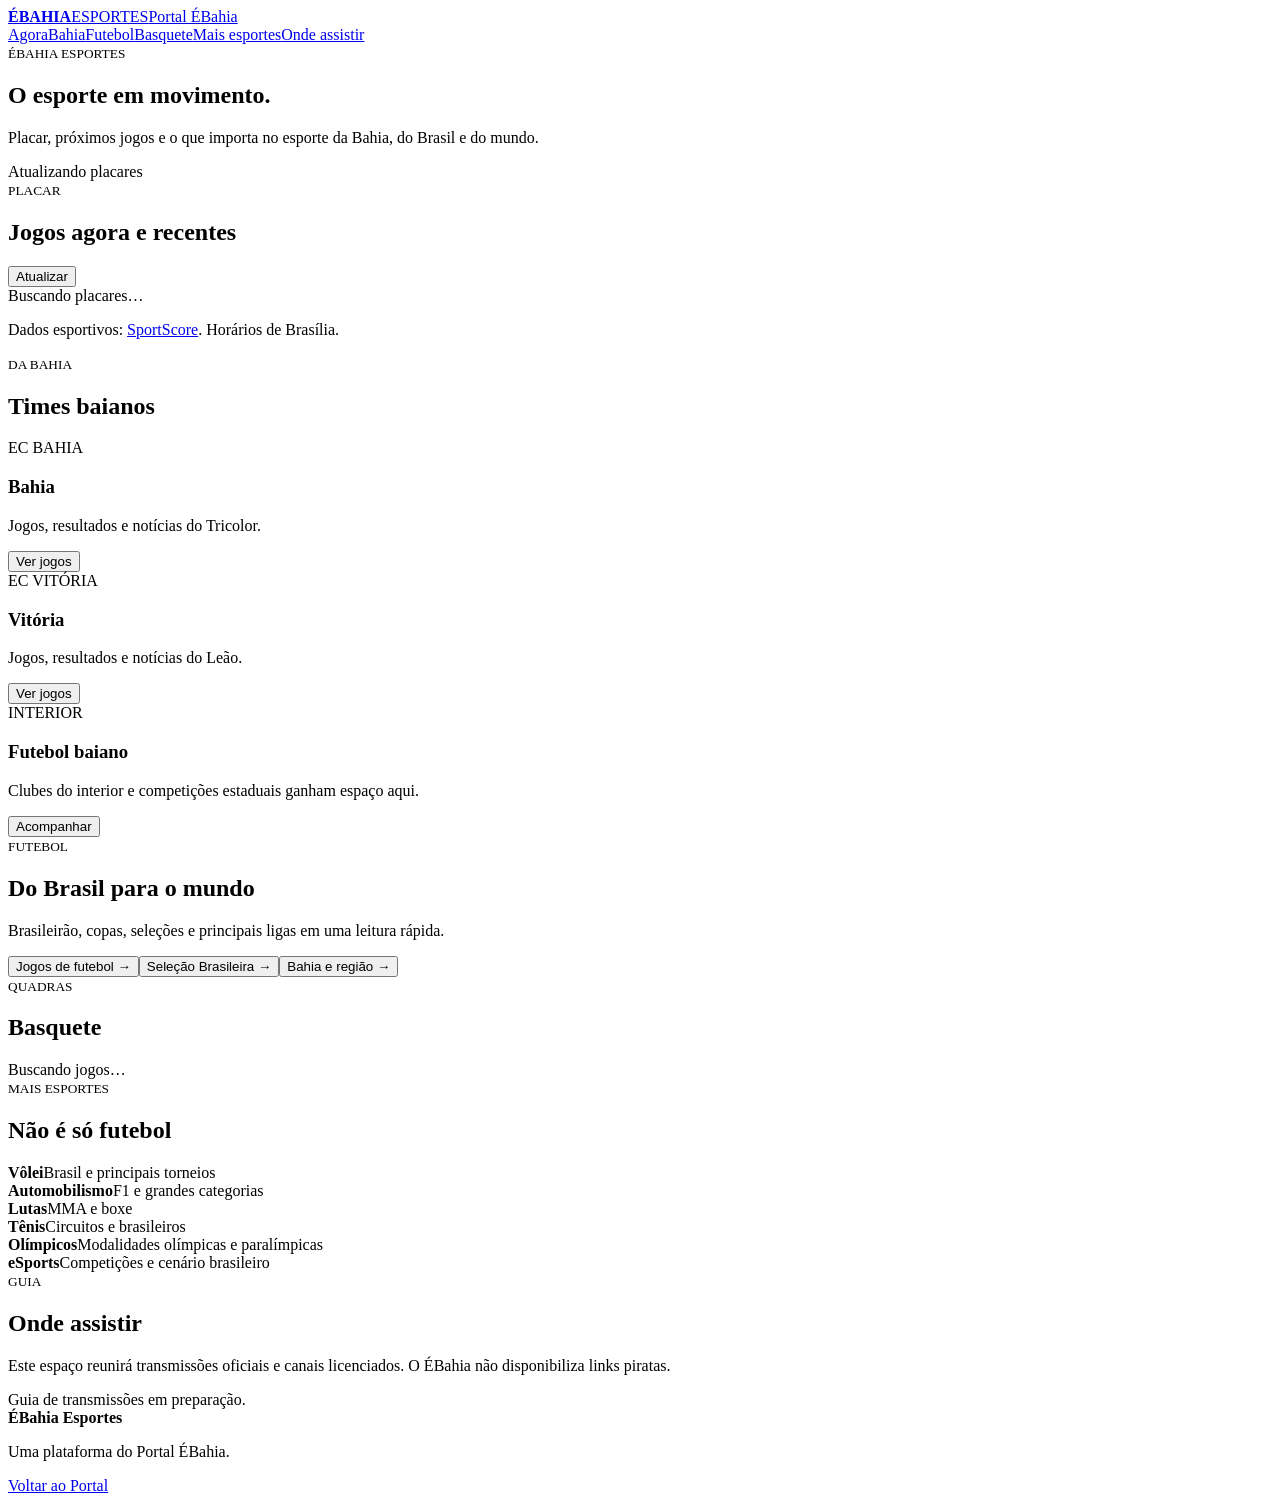
==== index.html @ d9dc96d6 "Cria primeira versão do ÉBahia Esportes" ====
<!doctype html><html lang="pt-BR"><head><meta charset="utf-8"><meta name="viewport" content="width=device-width,initial-scale=1"><meta name="theme-color" content="#061a4b"><title>ÉBahia Esportes</title><meta name="description" content="Placar, agenda, resultados e notícias do esporte baiano, brasileiro e mundial."><link rel="stylesheet" href="assets/style.css"></head><body>
<header><div class="top"><a class="brand" href="./"><b>ÉBAHIA</b><span>ESPORTES</span></a><a class="portal" href="https://portalebahia.wordpress.com/">Portal ÉBahia</a></div><nav><a href="#agora">Agora</a><a href="#baianos">Bahia</a><a href="#futebol">Futebol</a><a href="#quadras">Basquete</a><a href="#mais">Mais esportes</a><a href="#assistir">Onde assistir</a></nav></header>
<main>
<section class="hero"><div><small>ÉBAHIA ESPORTES</small><h1>O esporte em movimento.</h1><p>Placar, próximos jogos e o que importa no esporte da Bahia, do Brasil e do mundo.</p></div><div class="pulse"><i></i><span id="liveStatus">Atualizando placares</span></div></section>
<section id="agora" class="section"><div class="section-head"><div><small>PLACAR</small><h2>Jogos agora e recentes</h2></div><button id="refresh">Atualizar</button></div><div id="scores" class="scores"><div class="loading">Buscando placares…</div></div><p class="source">Dados esportivos: <a href="https://sportscore.com/" target="_blank" rel="noopener">SportScore</a>. Horários de Brasília.</p></section>
<section id="baianos" class="section"><div class="section-head"><div><small>DA BAHIA</small><h2>Times baianos</h2></div></div><div class="club-grid"><article><span>EC BAHIA</span><h3>Bahia</h3><p>Jogos, resultados e notícias do Tricolor.</p><button data-team="bahia">Ver jogos</button></article><article><span>EC VITÓRIA</span><h3>Vitória</h3><p>Jogos, resultados e notícias do Leão.</p><button data-team="vitoria">Ver jogos</button></article><article><span>INTERIOR</span><h3>Futebol baiano</h3><p>Clubes do interior e competições estaduais ganham espaço aqui.</p><button data-team="baiano">Acompanhar</button></article></div></section>
<section id="futebol" class="section split"><div><small>FUTEBOL</small><h2>Do Brasil para o mundo</h2><p>Brasileirão, copas, seleções e principais ligas em uma leitura rápida.</p></div><div class="links"><button data-filter="football">Jogos de futebol <b>→</b></button><button data-team="brasil">Seleção Brasileira <b>→</b></button><button data-team="bahia">Bahia e região <b>→</b></button></div></section>
<section id="quadras" class="section"><div class="section-head"><div><small>QUADRAS</small><h2>Basquete</h2></div></div><div id="basket" class="scores"><div class="loading">Buscando jogos…</div></div></section>
<section id="mais" class="section"><div class="section-head"><div><small>MAIS ESPORTES</small><h2>Não é só futebol</h2></div></div><div class="sport-grid"><article><b>Vôlei</b><span>Brasil e principais torneios</span></article><article><b>Automobilismo</b><span>F1 e grandes categorias</span></article><article><b>Lutas</b><span>MMA e boxe</span></article><article><b>Tênis</b><span>Circuitos e brasileiros</span></article><article><b>Olímpicos</b><span>Modalidades olímpicas e paralímpicas</span></article><article><b>eSports</b><span>Competições e cenário brasileiro</span></article></div></section>
<section id="assistir" class="section watch"><small>GUIA</small><h2>Onde assistir</h2><p>Este espaço reunirá transmissões oficiais e canais licenciados. O ÉBahia não disponibiliza links piratas.</p><div class="notice">Guia de transmissões em preparação.</div></section>
</main><footer><b>ÉBahia Esportes</b><p>Uma plataforma do Portal ÉBahia.</p><a href="https://portalebahia.wordpress.com/">Voltar ao Portal</a></footer><script src="assets/app.js"></script></body></html>
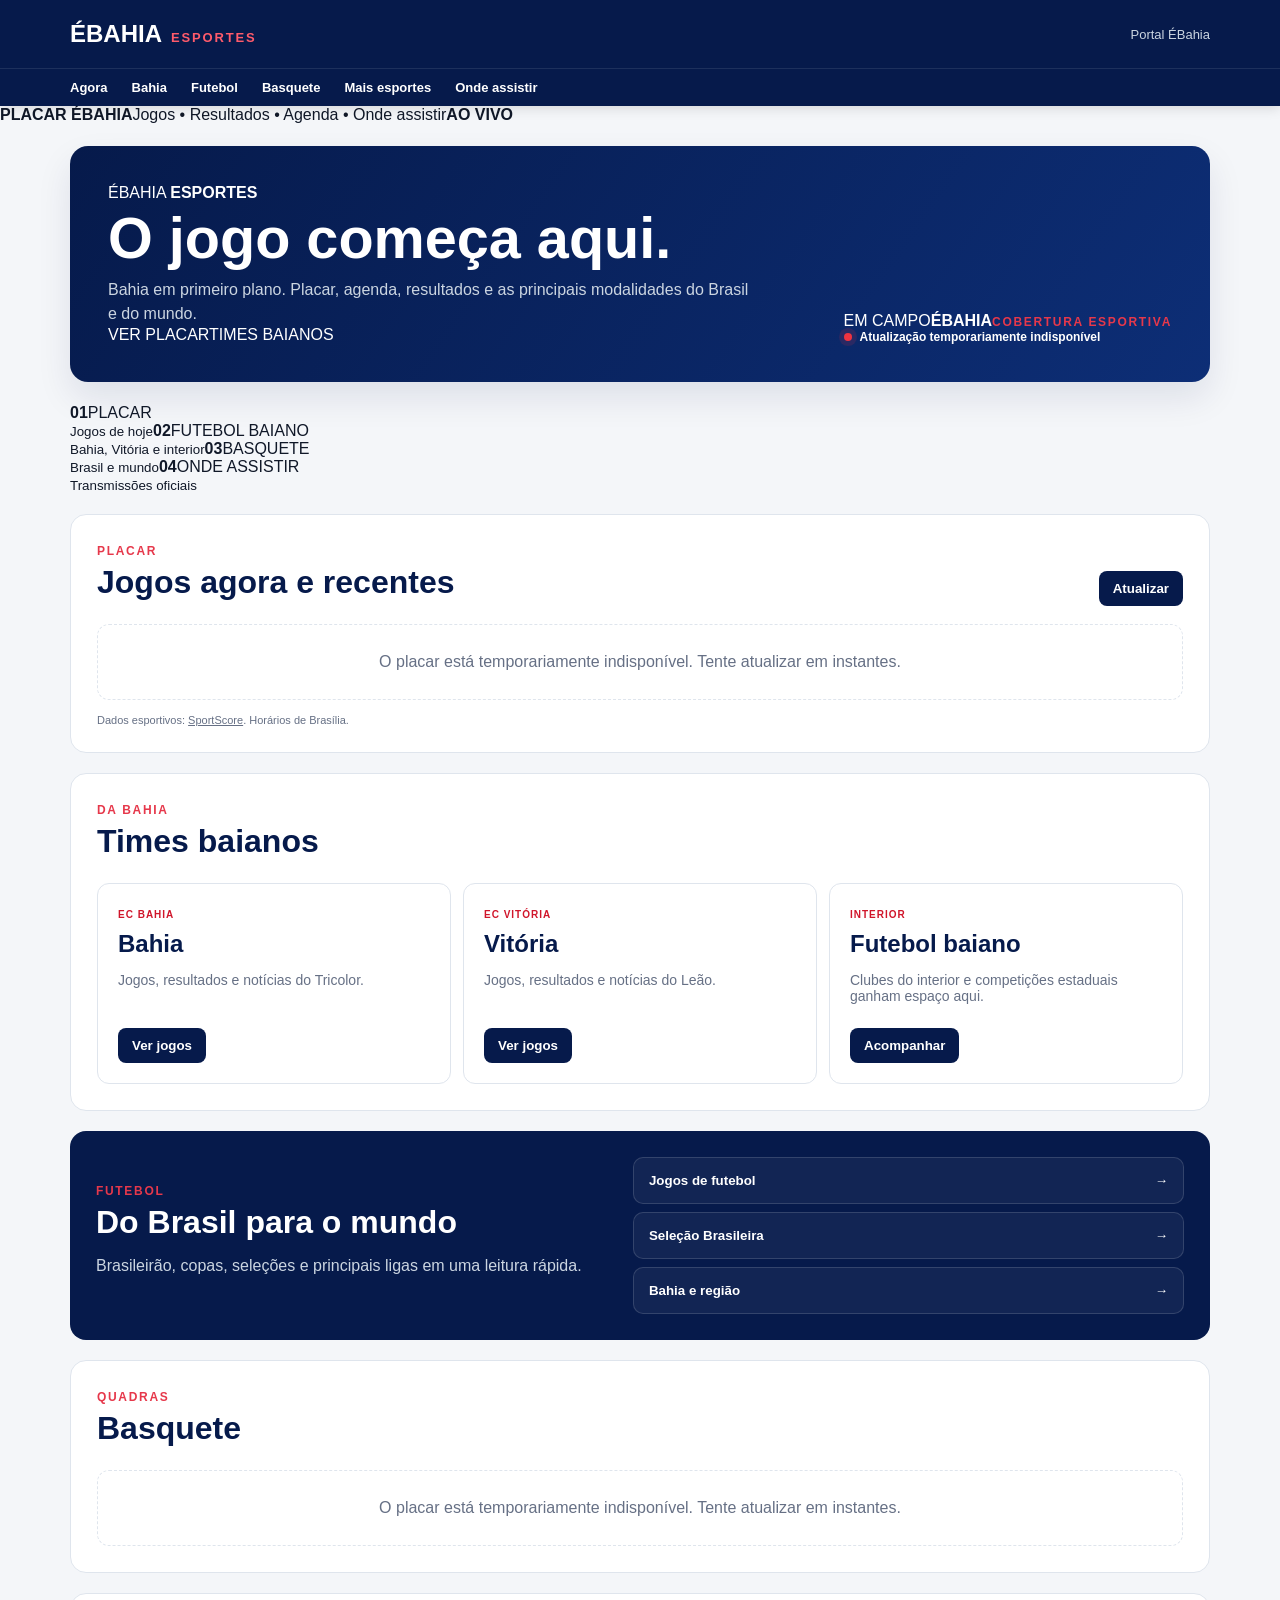
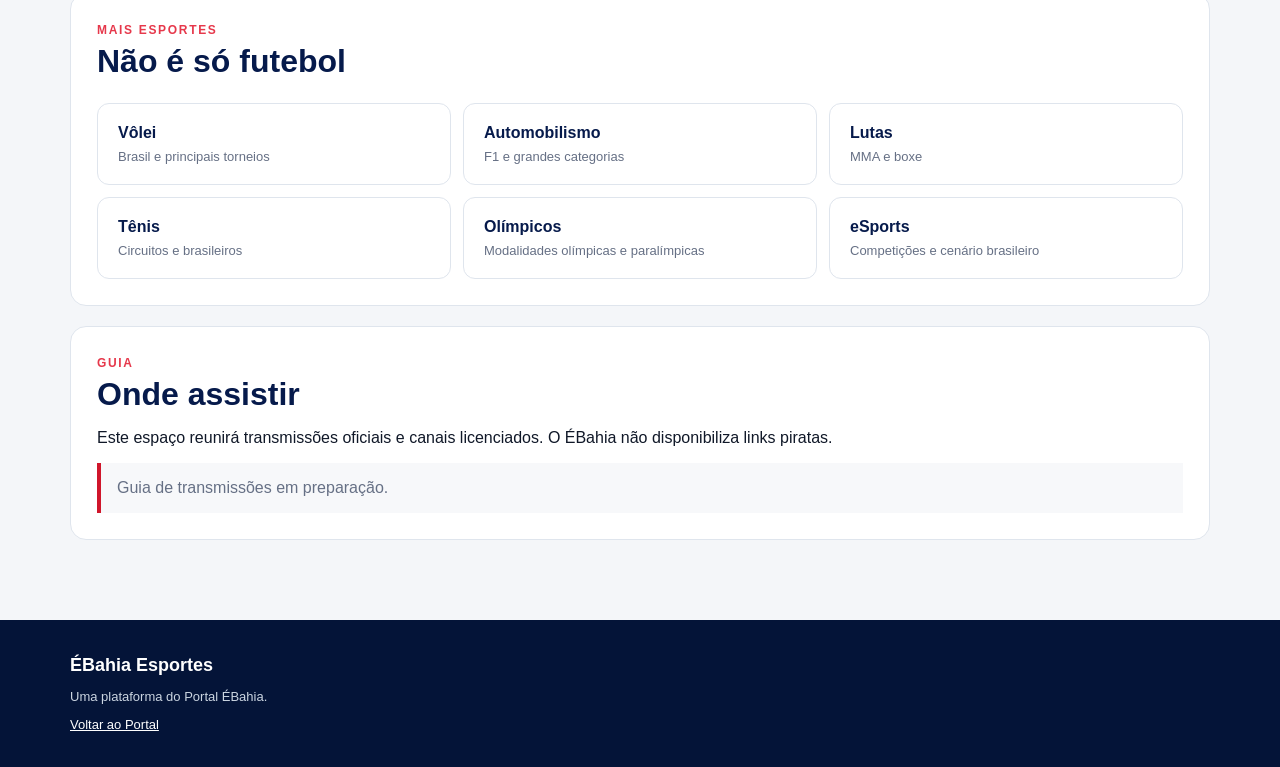
==== commit 0fe862ed: "Eleva visual esportivo e navegação da home" ====
--- a/index.html
+++ b/index.html
@@ -1,8 +1,8 @@
 <!doctype html><html lang="pt-BR"><head><meta charset="utf-8"><meta name="viewport" content="width=device-width,initial-scale=1"><meta name="theme-color" content="#061a4b"><title>ÉBahia Esportes</title><meta name="description" content="Placar, agenda, resultados e notícias do esporte baiano, brasileiro e mundial."><link rel="stylesheet" href="assets/style.css"></head><body>
 <header><div class="top"><a class="brand" href="./"><b>ÉBAHIA</b><span>ESPORTES</span></a><a class="portal" href="https://portalebahia.wordpress.com/">Portal ÉBahia</a></div><nav><a href="#agora">Agora</a><a href="#baianos">Bahia</a><a href="#futebol">Futebol</a><a href="#quadras">Basquete</a><a href="#mais">Mais esportes</a><a href="#assistir">Onde assistir</a></nav></header>
-<main>
-<section class="hero"><div><small>ÉBAHIA ESPORTES</small><h1>O esporte em movimento.</h1><p>Placar, próximos jogos e o que importa no esporte da Bahia, do Brasil e do mundo.</p></div><div class="pulse"><i></i><span id="liveStatus">Atualizando placares</span></div></section>
-<section id="agora" class="section"><div class="section-head"><div><small>PLACAR</small><h2>Jogos agora e recentes</h2></div><button id="refresh">Atualizar</button></div><div id="scores" class="scores"><div class="loading">Buscando placares…</div></div><p class="source">Dados esportivos: <a href="https://sportscore.com/" target="_blank" rel="noopener">SportScore</a>. Horários de Brasília.</p></section>
+<div class="score-ticker"><div><strong>PLACAR ÉBAHIA</strong><span>Jogos • Resultados • Agenda • Onde assistir</span><b>AO VIVO</b></div></div><main>
+<section class="hero"><div class="hero-copy"><div class="eyebrow">ÉBAHIA <b>ESPORTES</b></div><h1>O jogo começa aqui.</h1><p>Bahia em primeiro plano. Placar, agenda, resultados e as principais modalidades do Brasil e do mundo.</p><div class="hero-actions"><a href="#agora">VER PLACAR</a><a class="ghost" href="#baianos">TIMES BAIANOS</a></div></div><div class="hero-board"><span>EM CAMPO</span><strong>ÉBAHIA</strong><small>COBERTURA ESPORTIVA</small><div class="pulse"><i></i><span id="liveStatus">Atualizando placares</span></div></div></section>
+<div class="quick"><a href="#agora"><b>01</b><span>PLACAR<br><small>Jogos de hoje</small></span></a><a href="#baianos"><b>02</b><span>FUTEBOL BAIANO<br><small>Bahia, Vitória e interior</small></span></a><a href="#quadras"><b>03</b><span>BASQUETE<br><small>Brasil e mundo</small></span></a><a href="#assistir"><b>04</b><span>ONDE ASSISTIR<br><small>Transmissões oficiais</small></span></a></div><section id="agora" class="section"><div class="section-head"><div><small>PLACAR</small><h2>Jogos agora e recentes</h2></div><button id="refresh">Atualizar</button></div><div id="scores" class="scores"><div class="loading">Buscando placares…</div></div><p class="source">Dados esportivos: <a href="https://sportscore.com/" target="_blank" rel="noopener">SportScore</a>. Horários de Brasília.</p></section>
 <section id="baianos" class="section"><div class="section-head"><div><small>DA BAHIA</small><h2>Times baianos</h2></div></div><div class="club-grid"><article><span>EC BAHIA</span><h3>Bahia</h3><p>Jogos, resultados e notícias do Tricolor.</p><button data-team="bahia">Ver jogos</button></article><article><span>EC VITÓRIA</span><h3>Vitória</h3><p>Jogos, resultados e notícias do Leão.</p><button data-team="vitoria">Ver jogos</button></article><article><span>INTERIOR</span><h3>Futebol baiano</h3><p>Clubes do interior e competições estaduais ganham espaço aqui.</p><button data-team="baiano">Acompanhar</button></article></div></section>
 <section id="futebol" class="section split"><div><small>FUTEBOL</small><h2>Do Brasil para o mundo</h2><p>Brasileirão, copas, seleções e principais ligas em uma leitura rápida.</p></div><div class="links"><button data-filter="football">Jogos de futebol <b>→</b></button><button data-team="brasil">Seleção Brasileira <b>→</b></button><button data-team="bahia">Bahia e região <b>→</b></button></div></section>
 <section id="quadras" class="section"><div class="section-head"><div><small>QUADRAS</small><h2>Basquete</h2></div></div><div id="basket" class="scores"><div class="loading">Buscando jogos…</div></div></section>
--- a/assets/style.css
+++ b/assets/style.css
@@ -0,0 +1 @@
+:root{--navy:#061a4b;--navy2:#0b245f;--red:#d0162b;--bg:#f4f6f9;--ink:#101828;--muted:#667085;--line:#dfe5ed;--white:#fff}*{box-sizing:border-box}html{scroll-behavior:smooth}body{margin:0;font-family:Arial,Helvetica,sans-serif;background:var(--bg);color:var(--ink)}a{color:inherit;text-decoration:none}header{background:var(--navy);color:#fff;position:sticky;top:0;z-index:20;box-shadow:0 2px 12px #0002}.top{height:68px;max-width:1180px;margin:auto;display:flex;align-items:center;justify-content:space-between;padding:0 20px}.brand{display:flex;align-items:baseline;gap:9px}.brand b{font-size:24px}.brand span{font-size:13px;font-weight:900;letter-spacing:.14em;color:#ff5b6b}.portal{font-size:13px;color:#cbd5e1}nav{border-top:1px solid #ffffff18;display:flex;gap:24px;overflow:auto;padding:11px max(20px,calc((100vw - 1140px)/2));white-space:nowrap;font-size:13px;font-weight:800}nav a:hover{color:#ff6a78}main{max-width:1180px;margin:auto;padding:0 20px 60px}.hero{margin:22px 0;min-height:230px;border-radius:18px;background:linear-gradient(125deg,#061a4b,#0d2e76);color:#fff;padding:38px;display:flex;align-items:flex-end;justify-content:space-between;gap:24px;box-shadow:0 16px 35px #061a4b18}.hero small,.section small{font-size:12px;font-weight:900;letter-spacing:.14em;color:#e6384b}.hero h1{font-size:clamp(2rem,4.5vw,3.6rem);line-height:.98;margin:8px 0 12px;max-width:650px}.hero p{margin:0;color:#cbd5e1;max-width:650px;line-height:1.5}.pulse{display:flex;align-items:center;gap:8px;font-size:12px;font-weight:800;white-space:nowrap}.pulse i{width:8px;height:8px;border-radius:50%;background:#ef3340;box-shadow:0 0 0 5px #ef334022}.section{background:#fff;border:1px solid var(--line);border-radius:16px;margin:20px 0;padding:26px}.section-head{display:flex;align-items:end;justify-content:space-between;gap:16px;margin-bottom:18px}.section h2{font-size:clamp(1.45rem,2.5vw,2rem);color:var(--navy);margin:5px 0}.section-head button,.club-grid button{border:0;border-radius:8px;background:var(--navy);color:#fff;padding:10px 14px;font-weight:800;cursor:pointer}.scores{display:grid;grid-template-columns:repeat(3,1fr);gap:12px}.match{border:1px solid var(--line);border-radius:12px;padding:15px;min-height:130px}.match .league{font-size:10px;color:var(--muted);font-weight:800;text-transform:uppercase;margin-bottom:12px}.team{display:flex;justify-content:space-between;gap:12px;padding:5px 0;font-weight:800}.score{font-size:18px;color:var(--navy)}.status{font-size:11px;color:var(--red);font-weight:900;margin-top:9px}.source{font-size:11px;color:var(--muted);margin:14px 0 0}.source a{text-decoration:underline}.loading,.empty{grid-column:1/-1;padding:28px;text-align:center;color:var(--muted);border:1px dashed var(--line);border-radius:12px}.club-grid,.sport-grid{display:grid;grid-template-columns:repeat(3,1fr);gap:12px}.club-grid article,.sport-grid article{border:1px solid var(--line);border-radius:12px;padding:20px}.club-grid article span{font-size:10px;color:var(--red);font-weight:900;letter-spacing:.1em}.club-grid h3{font-size:24px;color:var(--navy);margin:8px 0}.club-grid p{color:var(--muted);font-size:14px;min-height:42px}.split{display:grid;grid-template-columns:1fr 1.1fr;gap:36px;align-items:center;background:var(--navy);color:#fff;border:0}.split h2{color:#fff}.split p{color:#cbd5e1}.links{display:grid;gap:8px}.links button{display:flex;justify-content:space-between;border:1px solid #ffffff24;background:#ffffff0d;color:#fff;border-radius:10px;padding:15px;text-align:left;font-weight:800;cursor:pointer}.sport-grid article{display:flex;flex-direction:column;gap:7px}.sport-grid b{color:var(--navy)}.sport-grid span{font-size:13px;color:var(--muted)}.watch .notice{margin-top:16px;background:#f7f8fa;border-left:4px solid var(--red);padding:16px;color:var(--muted)}footer{background:#041438;color:#cbd5e1;padding:35px max(20px,calc((100vw - 1140px)/2));font-size:13px}footer b{color:#fff;font-size:18px}footer a{color:#fff;text-decoration:underline}@media(max-width:760px){header{position:relative}.top{height:60px}.brand b{font-size:20px}.portal{font-size:11px}.hero{min-height:205px;padding:25px 22px;align-items:flex-start;flex-direction:column}.hero h1{font-size:2.25rem}.section{padding:20px 16px;border-radius:13px}.scores,.club-grid,.sport-grid{grid-template-columns:1fr}.split{grid-template-columns:1fr;gap:18px}.match{min-height:auto}nav{gap:20px}.section-head{align-items:center}}
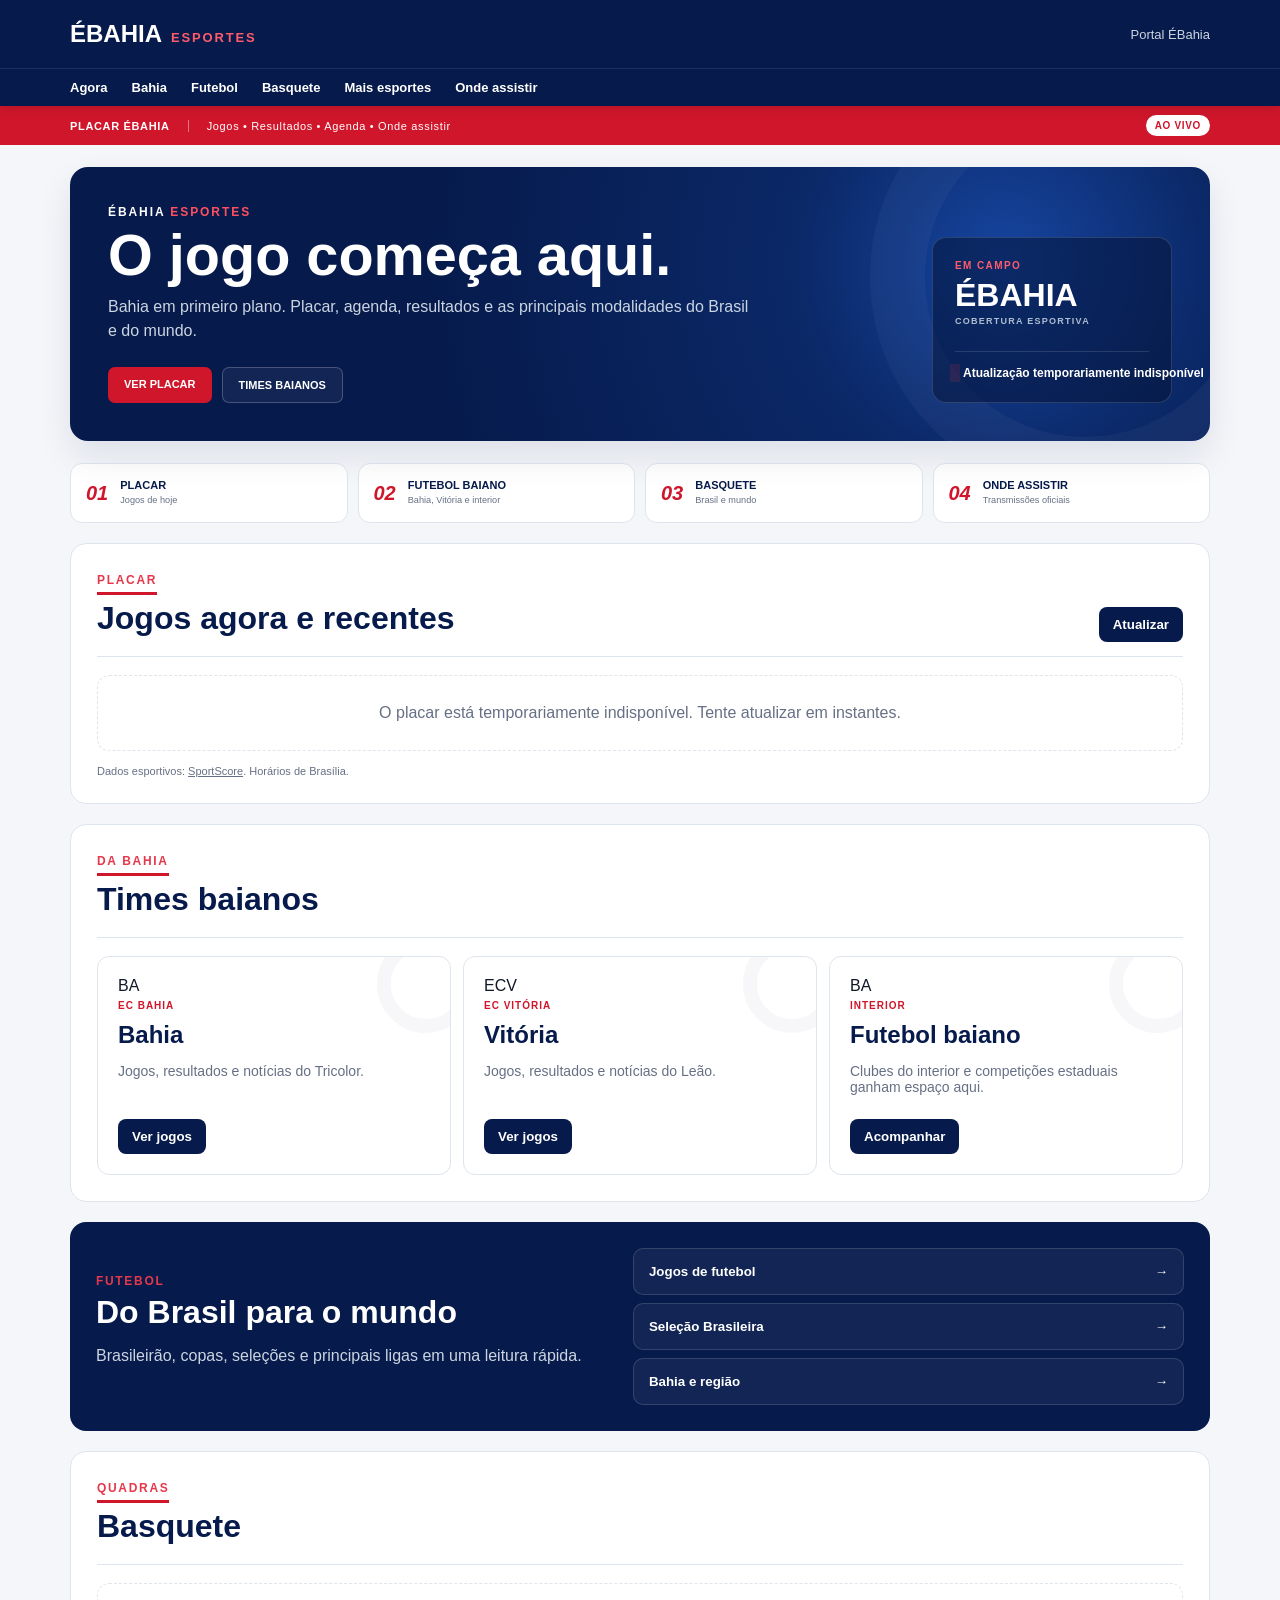
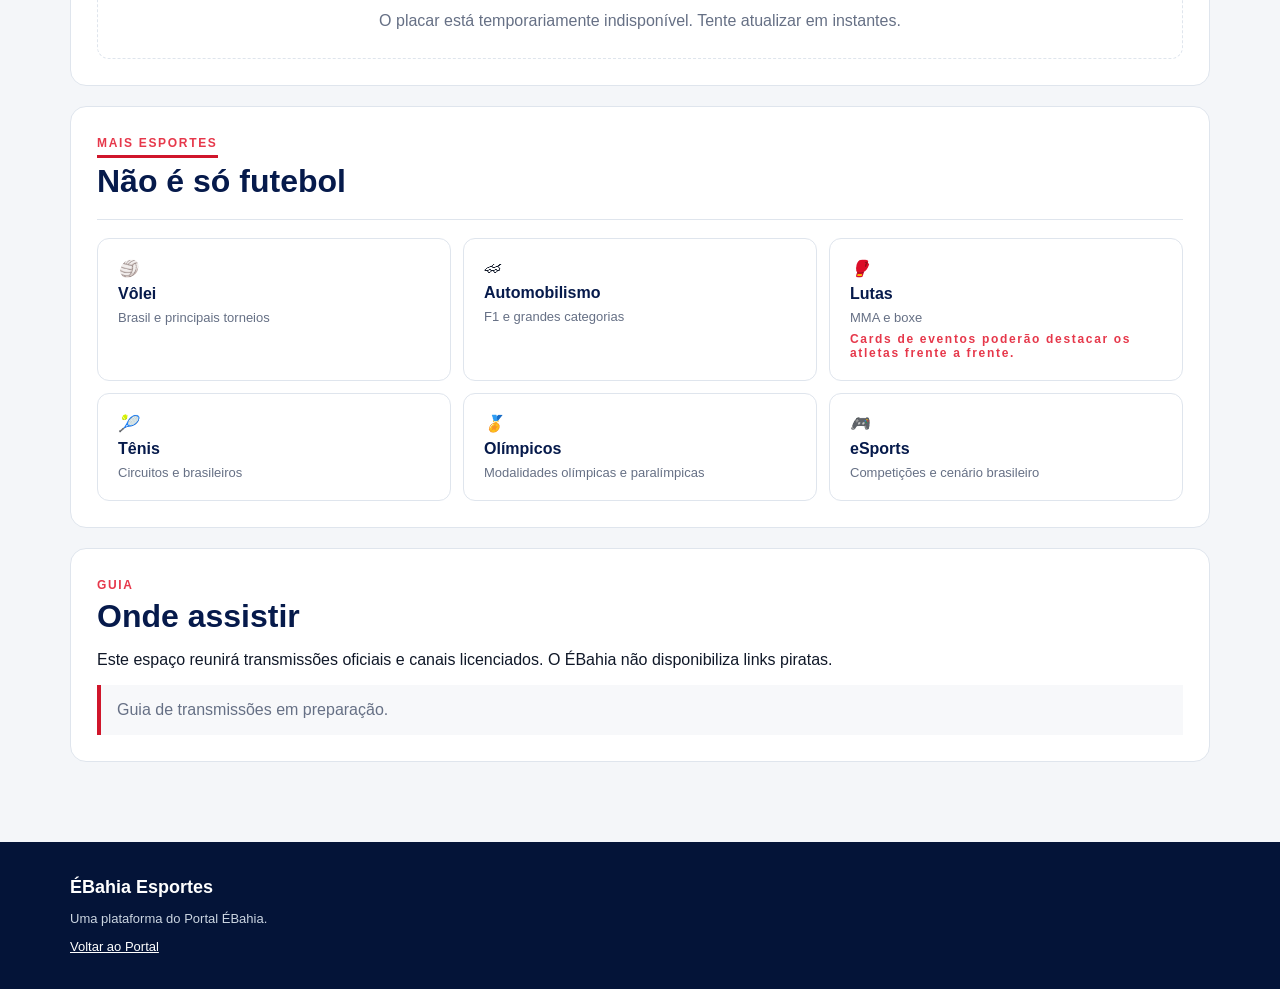
==== commit cf379455: "Separa editorias e valoriza clubes e modalidades" ====
--- a/index.html
+++ b/index.html
@@ -3,9 +3,9 @@
 <div class="score-ticker"><div><strong>PLACAR ÉBAHIA</strong><span>Jogos • Resultados • Agenda • Onde assistir</span><b>AO VIVO</b></div></div><main>
 <section class="hero"><div class="hero-copy"><div class="eyebrow">ÉBAHIA <b>ESPORTES</b></div><h1>O jogo começa aqui.</h1><p>Bahia em primeiro plano. Placar, agenda, resultados e as principais modalidades do Brasil e do mundo.</p><div class="hero-actions"><a href="#agora">VER PLACAR</a><a class="ghost" href="#baianos">TIMES BAIANOS</a></div></div><div class="hero-board"><span>EM CAMPO</span><strong>ÉBAHIA</strong><small>COBERTURA ESPORTIVA</small><div class="pulse"><i></i><span id="liveStatus">Atualizando placares</span></div></div></section>
 <div class="quick"><a href="#agora"><b>01</b><span>PLACAR<br><small>Jogos de hoje</small></span></a><a href="#baianos"><b>02</b><span>FUTEBOL BAIANO<br><small>Bahia, Vitória e interior</small></span></a><a href="#quadras"><b>03</b><span>BASQUETE<br><small>Brasil e mundo</small></span></a><a href="#assistir"><b>04</b><span>ONDE ASSISTIR<br><small>Transmissões oficiais</small></span></a></div><section id="agora" class="section"><div class="section-head"><div><small>PLACAR</small><h2>Jogos agora e recentes</h2></div><button id="refresh">Atualizar</button></div><div id="scores" class="scores"><div class="loading">Buscando placares…</div></div><p class="source">Dados esportivos: <a href="https://sportscore.com/" target="_blank" rel="noopener">SportScore</a>. Horários de Brasília.</p></section>
-<section id="baianos" class="section"><div class="section-head"><div><small>DA BAHIA</small><h2>Times baianos</h2></div></div><div class="club-grid"><article><span>EC BAHIA</span><h3>Bahia</h3><p>Jogos, resultados e notícias do Tricolor.</p><button data-team="bahia">Ver jogos</button></article><article><span>EC VITÓRIA</span><h3>Vitória</h3><p>Jogos, resultados e notícias do Leão.</p><button data-team="vitoria">Ver jogos</button></article><article><span>INTERIOR</span><h3>Futebol baiano</h3><p>Clubes do interior e competições estaduais ganham espaço aqui.</p><button data-team="baiano">Acompanhar</button></article></div></section>
+<section id="baianos" class="section"><div class="section-head"><div><small>DA BAHIA</small><h2>Times baianos</h2></div></div><div class="club-grid"><article class="club bahia"><div class="crest crest-bahia">BA</div><div><span>EC BAHIA</span><h3>Bahia</h3><p>Jogos, resultados e notícias do Tricolor.</p><button data-team="bahia">Ver jogos</button></div></article><article class="club vitoria"><div class="crest crest-vitoria">ECV</div><div><span>EC VITÓRIA</span><h3>Vitória</h3><p>Jogos, resultados e notícias do Leão.</p><button data-team="vitoria">Ver jogos</button></div></article><article class="club interior"><div class="crest crest-interior">BA</div><div><span>INTERIOR</span><h3>Futebol baiano</h3><p>Clubes do interior e competições estaduais ganham espaço aqui.</p><button data-team="baiano">Acompanhar</button></div></article></div></section>
 <section id="futebol" class="section split"><div><small>FUTEBOL</small><h2>Do Brasil para o mundo</h2><p>Brasileirão, copas, seleções e principais ligas em uma leitura rápida.</p></div><div class="links"><button data-filter="football">Jogos de futebol <b>→</b></button><button data-team="brasil">Seleção Brasileira <b>→</b></button><button data-team="bahia">Bahia e região <b>→</b></button></div></section>
 <section id="quadras" class="section"><div class="section-head"><div><small>QUADRAS</small><h2>Basquete</h2></div></div><div id="basket" class="scores"><div class="loading">Buscando jogos…</div></div></section>
-<section id="mais" class="section"><div class="section-head"><div><small>MAIS ESPORTES</small><h2>Não é só futebol</h2></div></div><div class="sport-grid"><article><b>Vôlei</b><span>Brasil e principais torneios</span></article><article><b>Automobilismo</b><span>F1 e grandes categorias</span></article><article><b>Lutas</b><span>MMA e boxe</span></article><article><b>Tênis</b><span>Circuitos e brasileiros</span></article><article><b>Olímpicos</b><span>Modalidades olímpicas e paralímpicas</span></article><article><b>eSports</b><span>Competições e cenário brasileiro</span></article></div></section>
+<section id="mais" class="section"><div class="section-head"><div><small>MAIS ESPORTES</small><h2>Não é só futebol</h2></div></div><div class="sport-grid"><article><i>🏐</i><b>Vôlei</b><span>Brasil e principais torneios</span></article><article><i>🏎</i><b>Automobilismo</b><span>F1 e grandes categorias</span></article><article class="combat"><i>🥊</i><b>Lutas</b><span>MMA e boxe</span><small>Cards de eventos poderão destacar os atletas frente a frente.</small></article><article><i>🎾</i><b>Tênis</b><span>Circuitos e brasileiros</span></article><article><i>🏅</i><b>Olímpicos</b><span>Modalidades olímpicas e paralímpicas</span></article><article><i>🎮</i><b>eSports</b><span>Competições e cenário brasileiro</span></article></div></section>
 <section id="assistir" class="section watch"><small>GUIA</small><h2>Onde assistir</h2><p>Este espaço reunirá transmissões oficiais e canais licenciados. O ÉBahia não disponibiliza links piratas.</p><div class="notice">Guia de transmissões em preparação.</div></section>
 </main><footer><b>ÉBahia Esportes</b><p>Uma plataforma do Portal ÉBahia.</p><a href="https://portalebahia.wordpress.com/">Voltar ao Portal</a></footer><script src="assets/app.js"></script></body></html>
--- a/assets/style.css
+++ b/assets/style.css
@@ -1 +1 @@
-:root{--navy:#061a4b;--navy2:#0b245f;--red:#d0162b;--bg:#f4f6f9;--ink:#101828;--muted:#667085;--line:#dfe5ed;--white:#fff}*{box-sizing:border-box}html{scroll-behavior:smooth}body{margin:0;font-family:Arial,Helvetica,sans-serif;background:var(--bg);color:var(--ink)}a{color:inherit;text-decoration:none}header{background:var(--navy);color:#fff;position:sticky;top:0;z-index:20;box-shadow:0 2px 12px #0002}.top{height:68px;max-width:1180px;margin:auto;display:flex;align-items:center;justify-content:space-between;padding:0 20px}.brand{display:flex;align-items:baseline;gap:9px}.brand b{font-size:24px}.brand span{font-size:13px;font-weight:900;letter-spacing:.14em;color:#ff5b6b}.portal{font-size:13px;color:#cbd5e1}nav{border-top:1px solid #ffffff18;display:flex;gap:24px;overflow:auto;padding:11px max(20px,calc((100vw - 1140px)/2));white-space:nowrap;font-size:13px;font-weight:800}nav a:hover{color:#ff6a78}main{max-width:1180px;margin:auto;padding:0 20px 60px}.hero{margin:22px 0;min-height:230px;border-radius:18px;background:linear-gradient(125deg,#061a4b,#0d2e76);color:#fff;padding:38px;display:flex;align-items:flex-end;justify-content:space-between;gap:24px;box-shadow:0 16px 35px #061a4b18}.hero small,.section small{font-size:12px;font-weight:900;letter-spacing:.14em;color:#e6384b}.hero h1{font-size:clamp(2rem,4.5vw,3.6rem);line-height:.98;margin:8px 0 12px;max-width:650px}.hero p{margin:0;color:#cbd5e1;max-width:650px;line-height:1.5}.pulse{display:flex;align-items:center;gap:8px;font-size:12px;font-weight:800;white-space:nowrap}.pulse i{width:8px;height:8px;border-radius:50%;background:#ef3340;box-shadow:0 0 0 5px #ef334022}.section{background:#fff;border:1px solid var(--line);border-radius:16px;margin:20px 0;padding:26px}.section-head{display:flex;align-items:end;justify-content:space-between;gap:16px;margin-bottom:18px}.section h2{font-size:clamp(1.45rem,2.5vw,2rem);color:var(--navy);margin:5px 0}.section-head button,.club-grid button{border:0;border-radius:8px;background:var(--navy);color:#fff;padding:10px 14px;font-weight:800;cursor:pointer}.scores{display:grid;grid-template-columns:repeat(3,1fr);gap:12px}.match{border:1px solid var(--line);border-radius:12px;padding:15px;min-height:130px}.match .league{font-size:10px;color:var(--muted);font-weight:800;text-transform:uppercase;margin-bottom:12px}.team{display:flex;justify-content:space-between;gap:12px;padding:5px 0;font-weight:800}.score{font-size:18px;color:var(--navy)}.status{font-size:11px;color:var(--red);font-weight:900;margin-top:9px}.source{font-size:11px;color:var(--muted);margin:14px 0 0}.source a{text-decoration:underline}.loading,.empty{grid-column:1/-1;padding:28px;text-align:center;color:var(--muted);border:1px dashed var(--line);border-radius:12px}.club-grid,.sport-grid{display:grid;grid-template-columns:repeat(3,1fr);gap:12px}.club-grid article,.sport-grid article{border:1px solid var(--line);border-radius:12px;padding:20px}.club-grid article span{font-size:10px;color:var(--red);font-weight:900;letter-spacing:.1em}.club-grid h3{font-size:24px;color:var(--navy);margin:8px 0}.club-grid p{color:var(--muted);font-size:14px;min-height:42px}.split{display:grid;grid-template-columns:1fr 1.1fr;gap:36px;align-items:center;background:var(--navy);color:#fff;border:0}.split h2{color:#fff}.split p{color:#cbd5e1}.links{display:grid;gap:8px}.links button{display:flex;justify-content:space-between;border:1px solid #ffffff24;background:#ffffff0d;color:#fff;border-radius:10px;padding:15px;text-align:left;font-weight:800;cursor:pointer}.sport-grid article{display:flex;flex-direction:column;gap:7px}.sport-grid b{color:var(--navy)}.sport-grid span{font-size:13px;color:var(--muted)}.watch .notice{margin-top:16px;background:#f7f8fa;border-left:4px solid var(--red);padding:16px;color:var(--muted)}footer{background:#041438;color:#cbd5e1;padding:35px max(20px,calc((100vw - 1140px)/2));font-size:13px}footer b{color:#fff;font-size:18px}footer a{color:#fff;text-decoration:underline}@media(max-width:760px){header{position:relative}.top{height:60px}.brand b{font-size:20px}.portal{font-size:11px}.hero{min-height:205px;padding:25px 22px;align-items:flex-start;flex-direction:column}.hero h1{font-size:2.25rem}.section{padding:20px 16px;border-radius:13px}.scores,.club-grid,.sport-grid{grid-template-columns:1fr}.split{grid-template-columns:1fr;gap:18px}.match{min-height:auto}nav{gap:20px}.section-head{align-items:center}}+:root{--navy:#061a4b;--navy2:#0b245f;--red:#d0162b;--bg:#f4f6f9;--ink:#101828;--muted:#667085;--line:#dfe5ed;--white:#fff}*{box-sizing:border-box}html{scroll-behavior:smooth}body{margin:0;font-family:Arial,Helvetica,sans-serif;background:var(--bg);color:var(--ink)}a{color:inherit;text-decoration:none}header{background:var(--navy);color:#fff;position:sticky;top:0;z-index:20;box-shadow:0 2px 12px #0002}.top{height:68px;max-width:1180px;margin:auto;display:flex;align-items:center;justify-content:space-between;padding:0 20px}.brand{display:flex;align-items:baseline;gap:9px}.brand b{font-size:24px}.brand span{font-size:13px;font-weight:900;letter-spacing:.14em;color:#ff5b6b}.portal{font-size:13px;color:#cbd5e1}nav{border-top:1px solid #ffffff18;display:flex;gap:24px;overflow:auto;padding:11px max(20px,calc((100vw - 1140px)/2));white-space:nowrap;font-size:13px;font-weight:800}nav a:hover{color:#ff6a78}main{max-width:1180px;margin:auto;padding:0 20px 60px}.hero{margin:22px 0;min-height:230px;border-radius:18px;background:linear-gradient(125deg,#061a4b,#0d2e76);color:#fff;padding:38px;display:flex;align-items:flex-end;justify-content:space-between;gap:24px;box-shadow:0 16px 35px #061a4b18}.hero small,.section small{font-size:12px;font-weight:900;letter-spacing:.14em;color:#e6384b}.hero h1{font-size:clamp(2rem,4.5vw,3.6rem);line-height:.98;margin:8px 0 12px;max-width:650px}.hero p{margin:0;color:#cbd5e1;max-width:650px;line-height:1.5}.pulse{display:flex;align-items:center;gap:8px;font-size:12px;font-weight:800;white-space:nowrap}.pulse i{width:8px;height:8px;border-radius:50%;background:#ef3340;box-shadow:0 0 0 5px #ef334022}.section{background:#fff;border:1px solid var(--line);border-radius:16px;margin:20px 0;padding:26px}.section-head{display:flex;align-items:end;justify-content:space-between;gap:16px;margin-bottom:18px}.section h2{font-size:clamp(1.45rem,2.5vw,2rem);color:var(--navy);margin:5px 0}.section-head button,.club-grid button{border:0;border-radius:8px;background:var(--navy);color:#fff;padding:10px 14px;font-weight:800;cursor:pointer}.scores{display:grid;grid-template-columns:repeat(3,1fr);gap:12px}.match{border:1px solid var(--line);border-radius:12px;padding:15px;min-height:130px}.match .league{font-size:10px;color:var(--muted);font-weight:800;text-transform:uppercase;margin-bottom:12px}.team{display:flex;justify-content:space-between;gap:12px;padding:5px 0;font-weight:800}.score{font-size:18px;color:var(--navy)}.status{font-size:11px;color:var(--red);font-weight:900;margin-top:9px}.source{font-size:11px;color:var(--muted);margin:14px 0 0}.source a{text-decoration:underline}.loading,.empty{grid-column:1/-1;padding:28px;text-align:center;color:var(--muted);border:1px dashed var(--line);border-radius:12px}.club-grid,.sport-grid{display:grid;grid-template-columns:repeat(3,1fr);gap:12px}.club-grid article,.sport-grid article{border:1px solid var(--line);border-radius:12px;padding:20px}.club-grid article span{font-size:10px;color:var(--red);font-weight:900;letter-spacing:.1em}.club-grid h3{font-size:24px;color:var(--navy);margin:8px 0}.club-grid p{color:var(--muted);font-size:14px;min-height:42px}.split{display:grid;grid-template-columns:1fr 1.1fr;gap:36px;align-items:center;background:var(--navy);color:#fff;border:0}.split h2{color:#fff}.split p{color:#cbd5e1}.links{display:grid;gap:8px}.links button{display:flex;justify-content:space-between;border:1px solid #ffffff24;background:#ffffff0d;color:#fff;border-radius:10px;padding:15px;text-align:left;font-weight:800;cursor:pointer}.sport-grid article{display:flex;flex-direction:column;gap:7px}.sport-grid b{color:var(--navy)}.sport-grid span{font-size:13px;color:var(--muted)}.watch .notice{margin-top:16px;background:#f7f8fa;border-left:4px solid var(--red);padding:16px;color:var(--muted)}footer{background:#041438;color:#cbd5e1;padding:35px max(20px,calc((100vw - 1140px)/2));font-size:13px}footer b{color:#fff;font-size:18px}footer a{color:#fff;text-decoration:underline}@media(max-width:760px){header{position:relative}.top{height:60px}.brand b{font-size:20px}.portal{font-size:11px}.hero{min-height:205px;padding:25px 22px;align-items:flex-start;flex-direction:column}.hero h1{font-size:2.25rem}.section{padding:20px 16px;border-radius:13px}.scores,.club-grid,.sport-grid{grid-template-columns:1fr}.split{grid-template-columns:1fr;gap:18px}.match{min-height:auto}nav{gap:20px}.section-head{align-items:center}}.score-ticker{background:#d0162b;color:#fff}.score-ticker>div{max-width:1180px;margin:auto;padding:9px 20px;display:flex;align-items:center;gap:18px;font-size:11px;letter-spacing:.06em}.score-ticker strong{padding-right:18px;border-right:1px solid #ffffff66}.score-ticker span{flex:1}.score-ticker b{font-size:10px;background:#fff;color:#d0162b;border-radius:20px;padding:5px 9px}.hero{position:relative;overflow:hidden;background:radial-gradient(circle at 82% 35%,#1645a0 0,#0b2867 22%,#061a4b 62%)}.hero:after{content:"";position:absolute;width:320px;height:320px;border:55px solid #ffffff09;border-radius:50%;right:-90px;top:-105px}.hero-copy{position:relative;z-index:2}.eyebrow{font-size:12px;font-weight:900;letter-spacing:.16em}.eyebrow b{color:#ff5061}.hero-actions{display:flex;gap:10px;margin-top:24px}.hero-actions a{background:#d0162b;color:#fff;padding:11px 16px;border-radius:7px;font-size:11px;font-weight:900}.hero-actions .ghost{background:#ffffff0d;border:1px solid #ffffff38}.hero-board{position:relative;z-index:2;width:240px;border:1px solid #ffffff24;background:#04143888;border-radius:14px;padding:22px;display:flex;flex-direction:column;align-items:flex-start}.hero-board>span{font-size:10px;color:#ff5b6b;font-weight:900;letter-spacing:.14em}.hero-board>strong{font-size:32px;line-height:1;margin-top:8px}.hero-board>small{font-size:9px;color:#aebdd0;letter-spacing:.14em;margin-top:5px}.hero-board .pulse{margin-top:25px;border-top:1px solid #ffffff20;padding-top:14px;width:100%}.quick{display:grid;grid-template-columns:repeat(4,1fr);gap:10px;margin:0 0 20px}.quick a{background:#fff;border:1px solid var(--line);border-radius:12px;padding:15px;display:flex;gap:12px;align-items:center}.quick b{font-size:20px;color:#d0162b;font-style:italic}.quick span{font-size:11px;font-weight:900;color:#061a4b;line-height:1.25}.quick small{font-weight:500;color:#667085}.match{position:relative;overflow:hidden;border-top:3px solid #061a4b}.match:before{content:"";position:absolute;left:0;top:0;bottom:0;width:3px;background:#d0162b}.club-grid article{position:relative;overflow:hidden}.club-grid article:after{content:"";position:absolute;width:70px;height:70px;border:14px solid #061a4b08;border-radius:50%;right:-25px;top:-22px}.sport-grid article:hover,.club-grid article:hover,.quick a:hover{transform:translateY(-2px);box-shadow:0 8px 22px #061a4b12;transition:.2s}.section-head{border-bottom:1px solid var(--line);padding-bottom:14px}.section-head small{display:inline-block;border-bottom:3px solid #d0162b;padding-bottom:5px}@media(max-width:760px){.score-ticker span{display:none}.score-ticker>div{gap:10px}.score-ticker strong{flex:1}.hero-board{width:100%;padding:15px}.hero-board>strong{font-size:24px}.hero-board .pulse{margin-top:12px}.hero-actions{margin-top:18px}.quick{grid-template-columns:1fr 1fr}.quick a{padding:12px}.quick b{font-size:17px}}@media(max-width:420px){.quick{grid-template-columns:1fr}.hero h1{font-size:2rem}.hero p{font-size:14px}.hero-actions a{padding:10px 12px}}
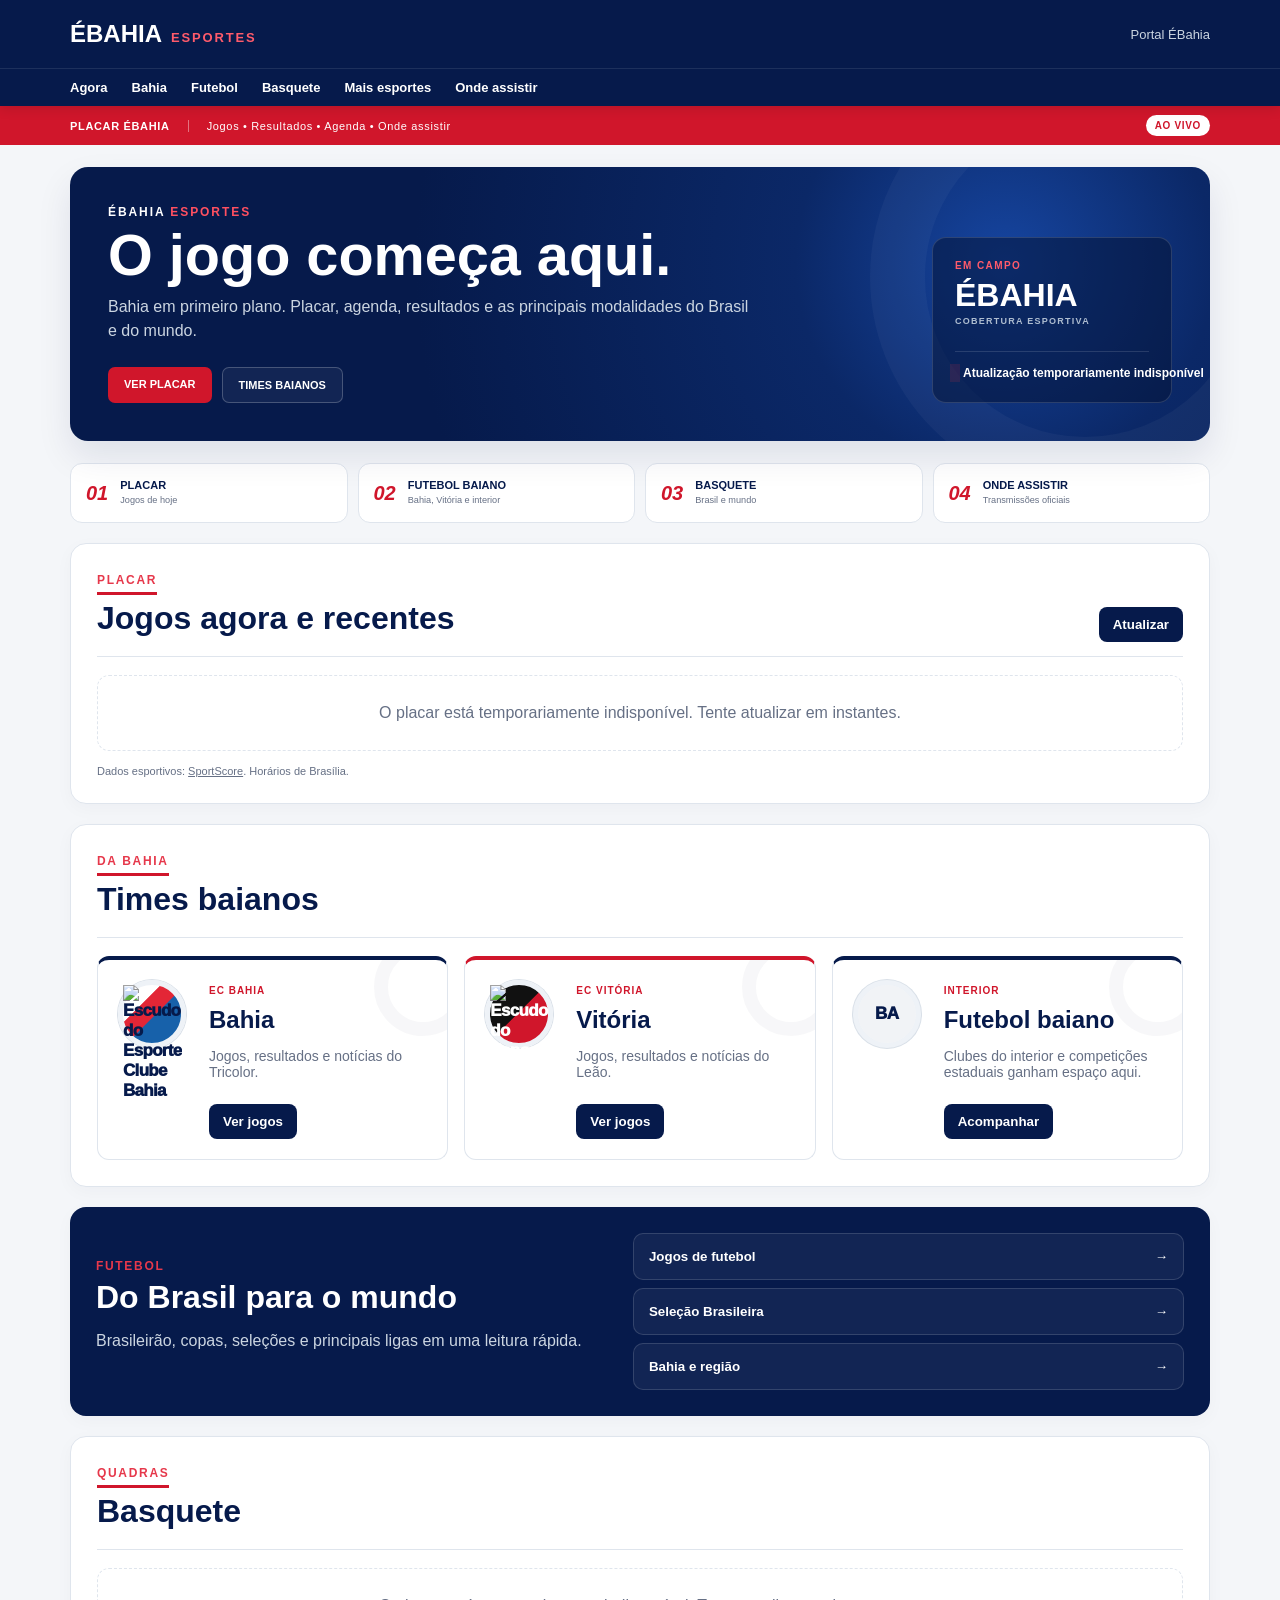
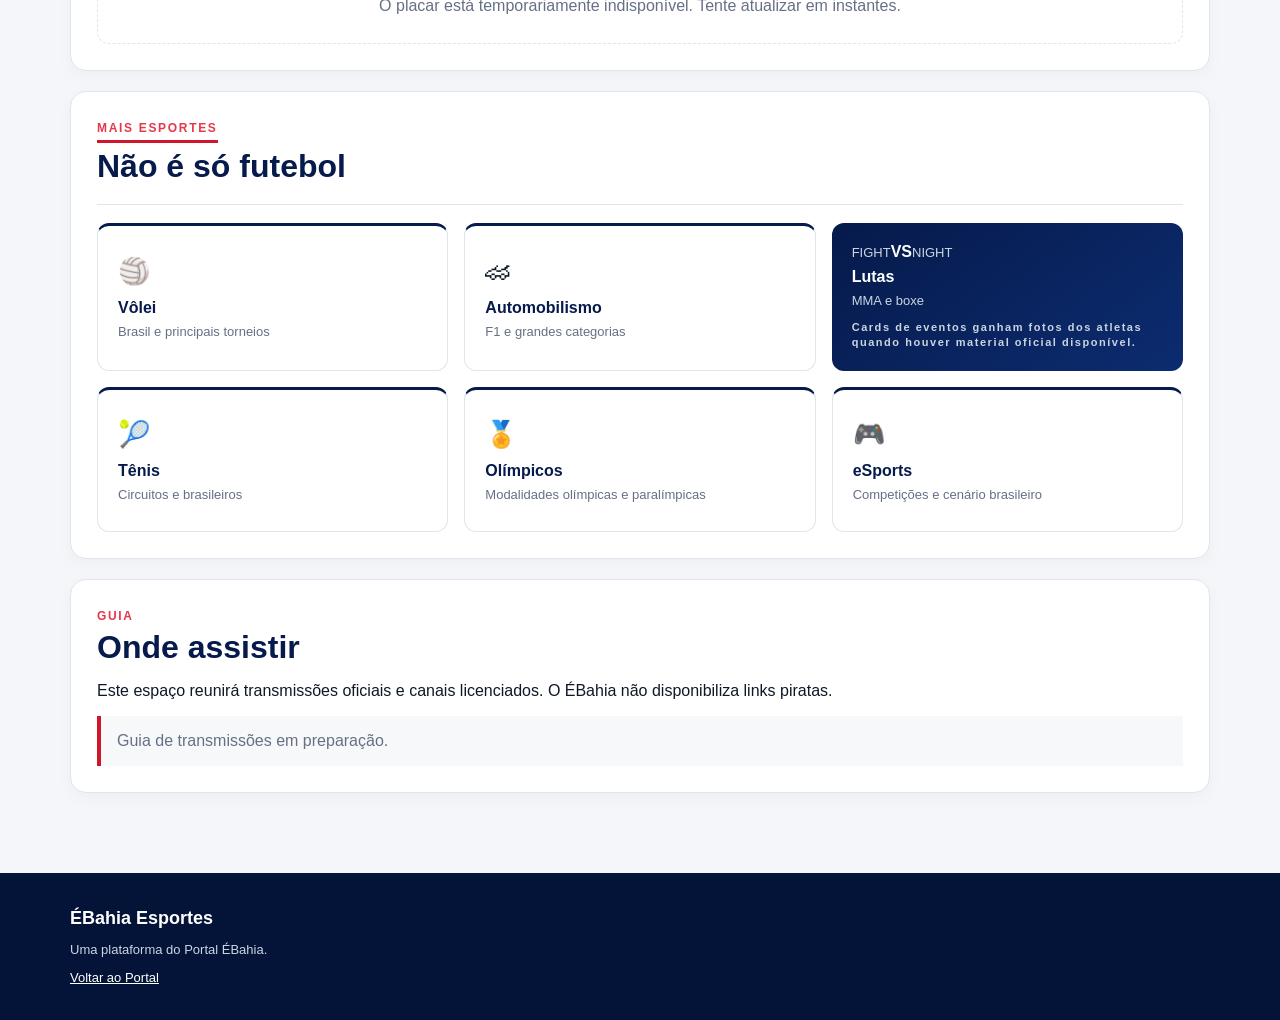
==== commit 76dbe4ac: "Adiciona escudos reais e prepara cards visuais de lutas" ====
--- a/index.html
+++ b/index.html
@@ -3,9 +3,9 @@
 <div class="score-ticker"><div><strong>PLACAR ÉBAHIA</strong><span>Jogos • Resultados • Agenda • Onde assistir</span><b>AO VIVO</b></div></div><main>
 <section class="hero"><div class="hero-copy"><div class="eyebrow">ÉBAHIA <b>ESPORTES</b></div><h1>O jogo começa aqui.</h1><p>Bahia em primeiro plano. Placar, agenda, resultados e as principais modalidades do Brasil e do mundo.</p><div class="hero-actions"><a href="#agora">VER PLACAR</a><a class="ghost" href="#baianos">TIMES BAIANOS</a></div></div><div class="hero-board"><span>EM CAMPO</span><strong>ÉBAHIA</strong><small>COBERTURA ESPORTIVA</small><div class="pulse"><i></i><span id="liveStatus">Atualizando placares</span></div></div></section>
 <div class="quick"><a href="#agora"><b>01</b><span>PLACAR<br><small>Jogos de hoje</small></span></a><a href="#baianos"><b>02</b><span>FUTEBOL BAIANO<br><small>Bahia, Vitória e interior</small></span></a><a href="#quadras"><b>03</b><span>BASQUETE<br><small>Brasil e mundo</small></span></a><a href="#assistir"><b>04</b><span>ONDE ASSISTIR<br><small>Transmissões oficiais</small></span></a></div><section id="agora" class="section"><div class="section-head"><div><small>PLACAR</small><h2>Jogos agora e recentes</h2></div><button id="refresh">Atualizar</button></div><div id="scores" class="scores"><div class="loading">Buscando placares…</div></div><p class="source">Dados esportivos: <a href="https://sportscore.com/" target="_blank" rel="noopener">SportScore</a>. Horários de Brasília.</p></section>
-<section id="baianos" class="section"><div class="section-head"><div><small>DA BAHIA</small><h2>Times baianos</h2></div></div><div class="club-grid"><article class="club bahia"><div class="crest crest-bahia">BA</div><div><span>EC BAHIA</span><h3>Bahia</h3><p>Jogos, resultados e notícias do Tricolor.</p><button data-team="bahia">Ver jogos</button></div></article><article class="club vitoria"><div class="crest crest-vitoria">ECV</div><div><span>EC VITÓRIA</span><h3>Vitória</h3><p>Jogos, resultados e notícias do Leão.</p><button data-team="vitoria">Ver jogos</button></div></article><article class="club interior"><div class="crest crest-interior">BA</div><div><span>INTERIOR</span><h3>Futebol baiano</h3><p>Clubes do interior e competições estaduais ganham espaço aqui.</p><button data-team="baiano">Acompanhar</button></div></article></div></section>
+<section id="baianos" class="section"><div class="section-head"><div><small>DA BAHIA</small><h2>Times baianos</h2></div></div><div class="club-grid"><article class="club bahia"><div class="crest crest-bahia"><img src="https://upload.wikimedia.org/wikipedia/pt/9/90/ECBahia.png" alt="Escudo do Esporte Clube Bahia" loading="lazy"></div><div><span>EC BAHIA</span><h3>Bahia</h3><p>Jogos, resultados e notícias do Tricolor.</p><button data-team="bahia">Ver jogos</button></div></article><article class="club vitoria"><div class="crest crest-vitoria"><img src="https://upload.wikimedia.org/wikipedia/pt/3/34/Esporte_Clube_Vit%C3%B3ria_logo.png" alt="Escudo do Esporte Clube Vitória" loading="lazy"></div><div><span>EC VITÓRIA</span><h3>Vitória</h3><p>Jogos, resultados e notícias do Leão.</p><button data-team="vitoria">Ver jogos</button></div></article><article class="club interior"><div class="crest crest-interior">BA</div><div><span>INTERIOR</span><h3>Futebol baiano</h3><p>Clubes do interior e competições estaduais ganham espaço aqui.</p><button data-team="baiano">Acompanhar</button></div></article></div></section>
 <section id="futebol" class="section split"><div><small>FUTEBOL</small><h2>Do Brasil para o mundo</h2><p>Brasileirão, copas, seleções e principais ligas em uma leitura rápida.</p></div><div class="links"><button data-filter="football">Jogos de futebol <b>→</b></button><button data-team="brasil">Seleção Brasileira <b>→</b></button><button data-team="bahia">Bahia e região <b>→</b></button></div></section>
 <section id="quadras" class="section"><div class="section-head"><div><small>QUADRAS</small><h2>Basquete</h2></div></div><div id="basket" class="scores"><div class="loading">Buscando jogos…</div></div></section>
-<section id="mais" class="section"><div class="section-head"><div><small>MAIS ESPORTES</small><h2>Não é só futebol</h2></div></div><div class="sport-grid"><article><i>🏐</i><b>Vôlei</b><span>Brasil e principais torneios</span></article><article><i>🏎</i><b>Automobilismo</b><span>F1 e grandes categorias</span></article><article class="combat"><i>🥊</i><b>Lutas</b><span>MMA e boxe</span><small>Cards de eventos poderão destacar os atletas frente a frente.</small></article><article><i>🎾</i><b>Tênis</b><span>Circuitos e brasileiros</span></article><article><i>🏅</i><b>Olímpicos</b><span>Modalidades olímpicas e paralímpicas</span></article><article><i>🎮</i><b>eSports</b><span>Competições e cenário brasileiro</span></article></div></section>
+<section id="mais" class="section"><div class="section-head"><div><small>MAIS ESPORTES</small><h2>Não é só futebol</h2></div></div><div class="sport-grid"><article><i>🏐</i><b>Vôlei</b><span>Brasil e principais torneios</span></article><article><i>🏎</i><b>Automobilismo</b><span>F1 e grandes categorias</span></article><article class="combat"><div class="fighter-art"><span>FIGHT</span><b>VS</b><span>NIGHT</span></div><b>Lutas</b><span>MMA e boxe</span><small>Cards de eventos ganham fotos dos atletas quando houver material oficial disponível.</small></article><article><i>🎾</i><b>Tênis</b><span>Circuitos e brasileiros</span></article><article><i>🏅</i><b>Olímpicos</b><span>Modalidades olímpicas e paralímpicas</span></article><article><i>🎮</i><b>eSports</b><span>Competições e cenário brasileiro</span></article></div></section>
 <section id="assistir" class="section watch"><small>GUIA</small><h2>Onde assistir</h2><p>Este espaço reunirá transmissões oficiais e canais licenciados. O ÉBahia não disponibiliza links piratas.</p><div class="notice">Guia de transmissões em preparação.</div></section>
 </main><footer><b>ÉBahia Esportes</b><p>Uma plataforma do Portal ÉBahia.</p><a href="https://portalebahia.wordpress.com/">Voltar ao Portal</a></footer><script src="assets/app.js"></script></body></html>
--- a/assets/style.css
+++ b/assets/style.css
@@ -1 +1 @@
-:root{--navy:#061a4b;--navy2:#0b245f;--red:#d0162b;--bg:#f4f6f9;--ink:#101828;--muted:#667085;--line:#dfe5ed;--white:#fff}*{box-sizing:border-box}html{scroll-behavior:smooth}body{margin:0;font-family:Arial,Helvetica,sans-serif;background:var(--bg);color:var(--ink)}a{color:inherit;text-decoration:none}header{background:var(--navy);color:#fff;position:sticky;top:0;z-index:20;box-shadow:0 2px 12px #0002}.top{height:68px;max-width:1180px;margin:auto;display:flex;align-items:center;justify-content:space-between;padding:0 20px}.brand{display:flex;align-items:baseline;gap:9px}.brand b{font-size:24px}.brand span{font-size:13px;font-weight:900;letter-spacing:.14em;color:#ff5b6b}.portal{font-size:13px;color:#cbd5e1}nav{border-top:1px solid #ffffff18;display:flex;gap:24px;overflow:auto;padding:11px max(20px,calc((100vw - 1140px)/2));white-space:nowrap;font-size:13px;font-weight:800}nav a:hover{color:#ff6a78}main{max-width:1180px;margin:auto;padding:0 20px 60px}.hero{margin:22px 0;min-height:230px;border-radius:18px;background:linear-gradient(125deg,#061a4b,#0d2e76);color:#fff;padding:38px;display:flex;align-items:flex-end;justify-content:space-between;gap:24px;box-shadow:0 16px 35px #061a4b18}.hero small,.section small{font-size:12px;font-weight:900;letter-spacing:.14em;color:#e6384b}.hero h1{font-size:clamp(2rem,4.5vw,3.6rem);line-height:.98;margin:8px 0 12px;max-width:650px}.hero p{margin:0;color:#cbd5e1;max-width:650px;line-height:1.5}.pulse{display:flex;align-items:center;gap:8px;font-size:12px;font-weight:800;white-space:nowrap}.pulse i{width:8px;height:8px;border-radius:50%;background:#ef3340;box-shadow:0 0 0 5px #ef334022}.section{background:#fff;border:1px solid var(--line);border-radius:16px;margin:20px 0;padding:26px}.section-head{display:flex;align-items:end;justify-content:space-between;gap:16px;margin-bottom:18px}.section h2{font-size:clamp(1.45rem,2.5vw,2rem);color:var(--navy);margin:5px 0}.section-head button,.club-grid button{border:0;border-radius:8px;background:var(--navy);color:#fff;padding:10px 14px;font-weight:800;cursor:pointer}.scores{display:grid;grid-template-columns:repeat(3,1fr);gap:12px}.match{border:1px solid var(--line);border-radius:12px;padding:15px;min-height:130px}.match .league{font-size:10px;color:var(--muted);font-weight:800;text-transform:uppercase;margin-bottom:12px}.team{display:flex;justify-content:space-between;gap:12px;padding:5px 0;font-weight:800}.score{font-size:18px;color:var(--navy)}.status{font-size:11px;color:var(--red);font-weight:900;margin-top:9px}.source{font-size:11px;color:var(--muted);margin:14px 0 0}.source a{text-decoration:underline}.loading,.empty{grid-column:1/-1;padding:28px;text-align:center;color:var(--muted);border:1px dashed var(--line);border-radius:12px}.club-grid,.sport-grid{display:grid;grid-template-columns:repeat(3,1fr);gap:12px}.club-grid article,.sport-grid article{border:1px solid var(--line);border-radius:12px;padding:20px}.club-grid article span{font-size:10px;color:var(--red);font-weight:900;letter-spacing:.1em}.club-grid h3{font-size:24px;color:var(--navy);margin:8px 0}.club-grid p{color:var(--muted);font-size:14px;min-height:42px}.split{display:grid;grid-template-columns:1fr 1.1fr;gap:36px;align-items:center;background:var(--navy);color:#fff;border:0}.split h2{color:#fff}.split p{color:#cbd5e1}.links{display:grid;gap:8px}.links button{display:flex;justify-content:space-between;border:1px solid #ffffff24;background:#ffffff0d;color:#fff;border-radius:10px;padding:15px;text-align:left;font-weight:800;cursor:pointer}.sport-grid article{display:flex;flex-direction:column;gap:7px}.sport-grid b{color:var(--navy)}.sport-grid span{font-size:13px;color:var(--muted)}.watch .notice{margin-top:16px;background:#f7f8fa;border-left:4px solid var(--red);padding:16px;color:var(--muted)}footer{background:#041438;color:#cbd5e1;padding:35px max(20px,calc((100vw - 1140px)/2));font-size:13px}footer b{color:#fff;font-size:18px}footer a{color:#fff;text-decoration:underline}@media(max-width:760px){header{position:relative}.top{height:60px}.brand b{font-size:20px}.portal{font-size:11px}.hero{min-height:205px;padding:25px 22px;align-items:flex-start;flex-direction:column}.hero h1{font-size:2.25rem}.section{padding:20px 16px;border-radius:13px}.scores,.club-grid,.sport-grid{grid-template-columns:1fr}.split{grid-template-columns:1fr;gap:18px}.match{min-height:auto}nav{gap:20px}.section-head{align-items:center}}.score-ticker{background:#d0162b;color:#fff}.score-ticker>div{max-width:1180px;margin:auto;padding:9px 20px;display:flex;align-items:center;gap:18px;font-size:11px;letter-spacing:.06em}.score-ticker strong{padding-right:18px;border-right:1px solid #ffffff66}.score-ticker span{flex:1}.score-ticker b{font-size:10px;background:#fff;color:#d0162b;border-radius:20px;padding:5px 9px}.hero{position:relative;overflow:hidden;background:radial-gradient(circle at 82% 35%,#1645a0 0,#0b2867 22%,#061a4b 62%)}.hero:after{content:"";position:absolute;width:320px;height:320px;border:55px solid #ffffff09;border-radius:50%;right:-90px;top:-105px}.hero-copy{position:relative;z-index:2}.eyebrow{font-size:12px;font-weight:900;letter-spacing:.16em}.eyebrow b{color:#ff5061}.hero-actions{display:flex;gap:10px;margin-top:24px}.hero-actions a{background:#d0162b;color:#fff;padding:11px 16px;border-radius:7px;font-size:11px;font-weight:900}.hero-actions .ghost{background:#ffffff0d;border:1px solid #ffffff38}.hero-board{position:relative;z-index:2;width:240px;border:1px solid #ffffff24;background:#04143888;border-radius:14px;padding:22px;display:flex;flex-direction:column;align-items:flex-start}.hero-board>span{font-size:10px;color:#ff5b6b;font-weight:900;letter-spacing:.14em}.hero-board>strong{font-size:32px;line-height:1;margin-top:8px}.hero-board>small{font-size:9px;color:#aebdd0;letter-spacing:.14em;margin-top:5px}.hero-board .pulse{margin-top:25px;border-top:1px solid #ffffff20;padding-top:14px;width:100%}.quick{display:grid;grid-template-columns:repeat(4,1fr);gap:10px;margin:0 0 20px}.quick a{background:#fff;border:1px solid var(--line);border-radius:12px;padding:15px;display:flex;gap:12px;align-items:center}.quick b{font-size:20px;color:#d0162b;font-style:italic}.quick span{font-size:11px;font-weight:900;color:#061a4b;line-height:1.25}.quick small{font-weight:500;color:#667085}.match{position:relative;overflow:hidden;border-top:3px solid #061a4b}.match:before{content:"";position:absolute;left:0;top:0;bottom:0;width:3px;background:#d0162b}.club-grid article{position:relative;overflow:hidden}.club-grid article:after{content:"";position:absolute;width:70px;height:70px;border:14px solid #061a4b08;border-radius:50%;right:-25px;top:-22px}.sport-grid article:hover,.club-grid article:hover,.quick a:hover{transform:translateY(-2px);box-shadow:0 8px 22px #061a4b12;transition:.2s}.section-head{border-bottom:1px solid var(--line);padding-bottom:14px}.section-head small{display:inline-block;border-bottom:3px solid #d0162b;padding-bottom:5px}@media(max-width:760px){.score-ticker span{display:none}.score-ticker>div{gap:10px}.score-ticker strong{flex:1}.hero-board{width:100%;padding:15px}.hero-board>strong{font-size:24px}.hero-board .pulse{margin-top:12px}.hero-actions{margin-top:18px}.quick{grid-template-columns:1fr 1fr}.quick a{padding:12px}.quick b{font-size:17px}}@media(max-width:420px){.quick{grid-template-columns:1fr}.hero h1{font-size:2rem}.hero p{font-size:14px}.hero-actions a{padding:10px 12px}}+:root{--navy:#061a4b;--navy2:#0b245f;--red:#d0162b;--bg:#f4f6f9;--ink:#101828;--muted:#667085;--line:#dfe5ed;--white:#fff}*{box-sizing:border-box}html{scroll-behavior:smooth}body{margin:0;font-family:Arial,Helvetica,sans-serif;background:var(--bg);color:var(--ink)}a{color:inherit;text-decoration:none}header{background:var(--navy);color:#fff;position:sticky;top:0;z-index:20;box-shadow:0 2px 12px #0002}.top{height:68px;max-width:1180px;margin:auto;display:flex;align-items:center;justify-content:space-between;padding:0 20px}.brand{display:flex;align-items:baseline;gap:9px}.brand b{font-size:24px}.brand span{font-size:13px;font-weight:900;letter-spacing:.14em;color:#ff5b6b}.portal{font-size:13px;color:#cbd5e1}nav{border-top:1px solid #ffffff18;display:flex;gap:24px;overflow:auto;padding:11px max(20px,calc((100vw - 1140px)/2));white-space:nowrap;font-size:13px;font-weight:800}nav a:hover{color:#ff6a78}main{max-width:1180px;margin:auto;padding:0 20px 60px}.hero{margin:22px 0;min-height:230px;border-radius:18px;background:linear-gradient(125deg,#061a4b,#0d2e76);color:#fff;padding:38px;display:flex;align-items:flex-end;justify-content:space-between;gap:24px;box-shadow:0 16px 35px #061a4b18}.hero small,.section small{font-size:12px;font-weight:900;letter-spacing:.14em;color:#e6384b}.hero h1{font-size:clamp(2rem,4.5vw,3.6rem);line-height:.98;margin:8px 0 12px;max-width:650px}.hero p{margin:0;color:#cbd5e1;max-width:650px;line-height:1.5}.pulse{display:flex;align-items:center;gap:8px;font-size:12px;font-weight:800;white-space:nowrap}.pulse i{width:8px;height:8px;border-radius:50%;background:#ef3340;box-shadow:0 0 0 5px #ef334022}.section{background:#fff;border:1px solid var(--line);border-radius:16px;margin:20px 0;padding:26px}.section-head{display:flex;align-items:end;justify-content:space-between;gap:16px;margin-bottom:18px}.section h2{font-size:clamp(1.45rem,2.5vw,2rem);color:var(--navy);margin:5px 0}.section-head button,.club-grid button{border:0;border-radius:8px;background:var(--navy);color:#fff;padding:10px 14px;font-weight:800;cursor:pointer}.scores{display:grid;grid-template-columns:repeat(3,1fr);gap:12px}.match{border:1px solid var(--line);border-radius:12px;padding:15px;min-height:130px}.match .league{font-size:10px;color:var(--muted);font-weight:800;text-transform:uppercase;margin-bottom:12px}.team{display:flex;justify-content:space-between;gap:12px;padding:5px 0;font-weight:800}.score{font-size:18px;color:var(--navy)}.status{font-size:11px;color:var(--red);font-weight:900;margin-top:9px}.source{font-size:11px;color:var(--muted);margin:14px 0 0}.source a{text-decoration:underline}.loading,.empty{grid-column:1/-1;padding:28px;text-align:center;color:var(--muted);border:1px dashed var(--line);border-radius:12px}.club-grid,.sport-grid{display:grid;grid-template-columns:repeat(3,1fr);gap:12px}.club-grid article,.sport-grid article{border:1px solid var(--line);border-radius:12px;padding:20px}.club-grid article span{font-size:10px;color:var(--red);font-weight:900;letter-spacing:.1em}.club-grid h3{font-size:24px;color:var(--navy);margin:8px 0}.club-grid p{color:var(--muted);font-size:14px;min-height:42px}.split{display:grid;grid-template-columns:1fr 1.1fr;gap:36px;align-items:center;background:var(--navy);color:#fff;border:0}.split h2{color:#fff}.split p{color:#cbd5e1}.links{display:grid;gap:8px}.links button{display:flex;justify-content:space-between;border:1px solid #ffffff24;background:#ffffff0d;color:#fff;border-radius:10px;padding:15px;text-align:left;font-weight:800;cursor:pointer}.sport-grid article{display:flex;flex-direction:column;gap:7px}.sport-grid b{color:var(--navy)}.sport-grid span{font-size:13px;color:var(--muted)}.watch .notice{margin-top:16px;background:#f7f8fa;border-left:4px solid var(--red);padding:16px;color:var(--muted)}footer{background:#041438;color:#cbd5e1;padding:35px max(20px,calc((100vw - 1140px)/2));font-size:13px}footer b{color:#fff;font-size:18px}footer a{color:#fff;text-decoration:underline}@media(max-width:760px){header{position:relative}.top{height:60px}.brand b{font-size:20px}.portal{font-size:11px}.hero{min-height:205px;padding:25px 22px;align-items:flex-start;flex-direction:column}.hero h1{font-size:2.25rem}.section{padding:20px 16px;border-radius:13px}.scores,.club-grid,.sport-grid{grid-template-columns:1fr}.split{grid-template-columns:1fr;gap:18px}.match{min-height:auto}nav{gap:20px}.section-head{align-items:center}}.score-ticker{background:#d0162b;color:#fff}.score-ticker>div{max-width:1180px;margin:auto;padding:9px 20px;display:flex;align-items:center;gap:18px;font-size:11px;letter-spacing:.06em}.score-ticker strong{padding-right:18px;border-right:1px solid #ffffff66}.score-ticker span{flex:1}.score-ticker b{font-size:10px;background:#fff;color:#d0162b;border-radius:20px;padding:5px 9px}.hero{position:relative;overflow:hidden;background:radial-gradient(circle at 82% 35%,#1645a0 0,#0b2867 22%,#061a4b 62%)}.hero:after{content:"";position:absolute;width:320px;height:320px;border:55px solid #ffffff09;border-radius:50%;right:-90px;top:-105px}.hero-copy{position:relative;z-index:2}.eyebrow{font-size:12px;font-weight:900;letter-spacing:.16em}.eyebrow b{color:#ff5061}.hero-actions{display:flex;gap:10px;margin-top:24px}.hero-actions a{background:#d0162b;color:#fff;padding:11px 16px;border-radius:7px;font-size:11px;font-weight:900}.hero-actions .ghost{background:#ffffff0d;border:1px solid #ffffff38}.hero-board{position:relative;z-index:2;width:240px;border:1px solid #ffffff24;background:#04143888;border-radius:14px;padding:22px;display:flex;flex-direction:column;align-items:flex-start}.hero-board>span{font-size:10px;color:#ff5b6b;font-weight:900;letter-spacing:.14em}.hero-board>strong{font-size:32px;line-height:1;margin-top:8px}.hero-board>small{font-size:9px;color:#aebdd0;letter-spacing:.14em;margin-top:5px}.hero-board .pulse{margin-top:25px;border-top:1px solid #ffffff20;padding-top:14px;width:100%}.quick{display:grid;grid-template-columns:repeat(4,1fr);gap:10px;margin:0 0 20px}.quick a{background:#fff;border:1px solid var(--line);border-radius:12px;padding:15px;display:flex;gap:12px;align-items:center}.quick b{font-size:20px;color:#d0162b;font-style:italic}.quick span{font-size:11px;font-weight:900;color:#061a4b;line-height:1.25}.quick small{font-weight:500;color:#667085}.match{position:relative;overflow:hidden;border-top:3px solid #061a4b}.match:before{content:"";position:absolute;left:0;top:0;bottom:0;width:3px;background:#d0162b}.club-grid article{position:relative;overflow:hidden}.club-grid article:after{content:"";position:absolute;width:70px;height:70px;border:14px solid #061a4b08;border-radius:50%;right:-25px;top:-22px}.sport-grid article:hover,.club-grid article:hover,.quick a:hover{transform:translateY(-2px);box-shadow:0 8px 22px #061a4b12;transition:.2s}.section-head{border-bottom:1px solid var(--line);padding-bottom:14px}.section-head small{display:inline-block;border-bottom:3px solid #d0162b;padding-bottom:5px}@media(max-width:760px){.score-ticker span{display:none}.score-ticker>div{gap:10px}.score-ticker strong{flex:1}.hero-board{width:100%;padding:15px}.hero-board>strong{font-size:24px}.hero-board .pulse{margin-top:12px}.hero-actions{margin-top:18px}.quick{grid-template-columns:1fr 1fr}.quick a{padding:12px}.quick b{font-size:17px}}@media(max-width:420px){.quick{grid-template-columns:1fr}.hero h1{font-size:2rem}.hero p{font-size:14px}.hero-actions a{padding:10px 12px}}.club-grid{gap:16px}.club{display:grid;grid-template-columns:74px 1fr;gap:17px;align-items:start;min-height:190px;border-top:4px solid #061a4b!important}.club.vitoria{border-top-color:#d0162b!important}.crest{width:68px;height:68px;border-radius:50%;display:grid;place-items:center;font-weight:1000;font-size:17px;letter-spacing:-.04em;border:5px solid #eef2f7;box-shadow:0 0 0 1px #d9e0e8}.crest-bahia{background:linear-gradient(135deg,#fff 0 32%,#e32636 33% 53%,#1761aa 54%);color:#061a4b}.crest-vitoria{background:linear-gradient(135deg,#111 0 48%,#d0162b 49%);color:#fff}.crest-interior{background:#f1f3f6;color:#061a4b}.sport-grid{gap:16px}.sport-grid article{min-height:145px;border-top:3px solid #061a4b;justify-content:center}.sport-grid article i{font-size:26px;font-style:normal;margin-bottom:5px}.sport-grid .combat{background:linear-gradient(145deg,#061a4b,#0c2c70);border:0;color:#fff}.sport-grid .combat b{color:#fff}.sport-grid .combat span,.sport-grid .combat small{color:#cbd5e1}.sport-grid .combat small{font-size:11px;line-height:1.4;margin-top:5px}.section{box-shadow:0 5px 18px #061a4b08}@media(max-width:760px){.club{grid-template-columns:60px 1fr;min-height:auto}.crest{width:56px;height:56px;font-size:14px}.sport-grid article{min-height:115px}}
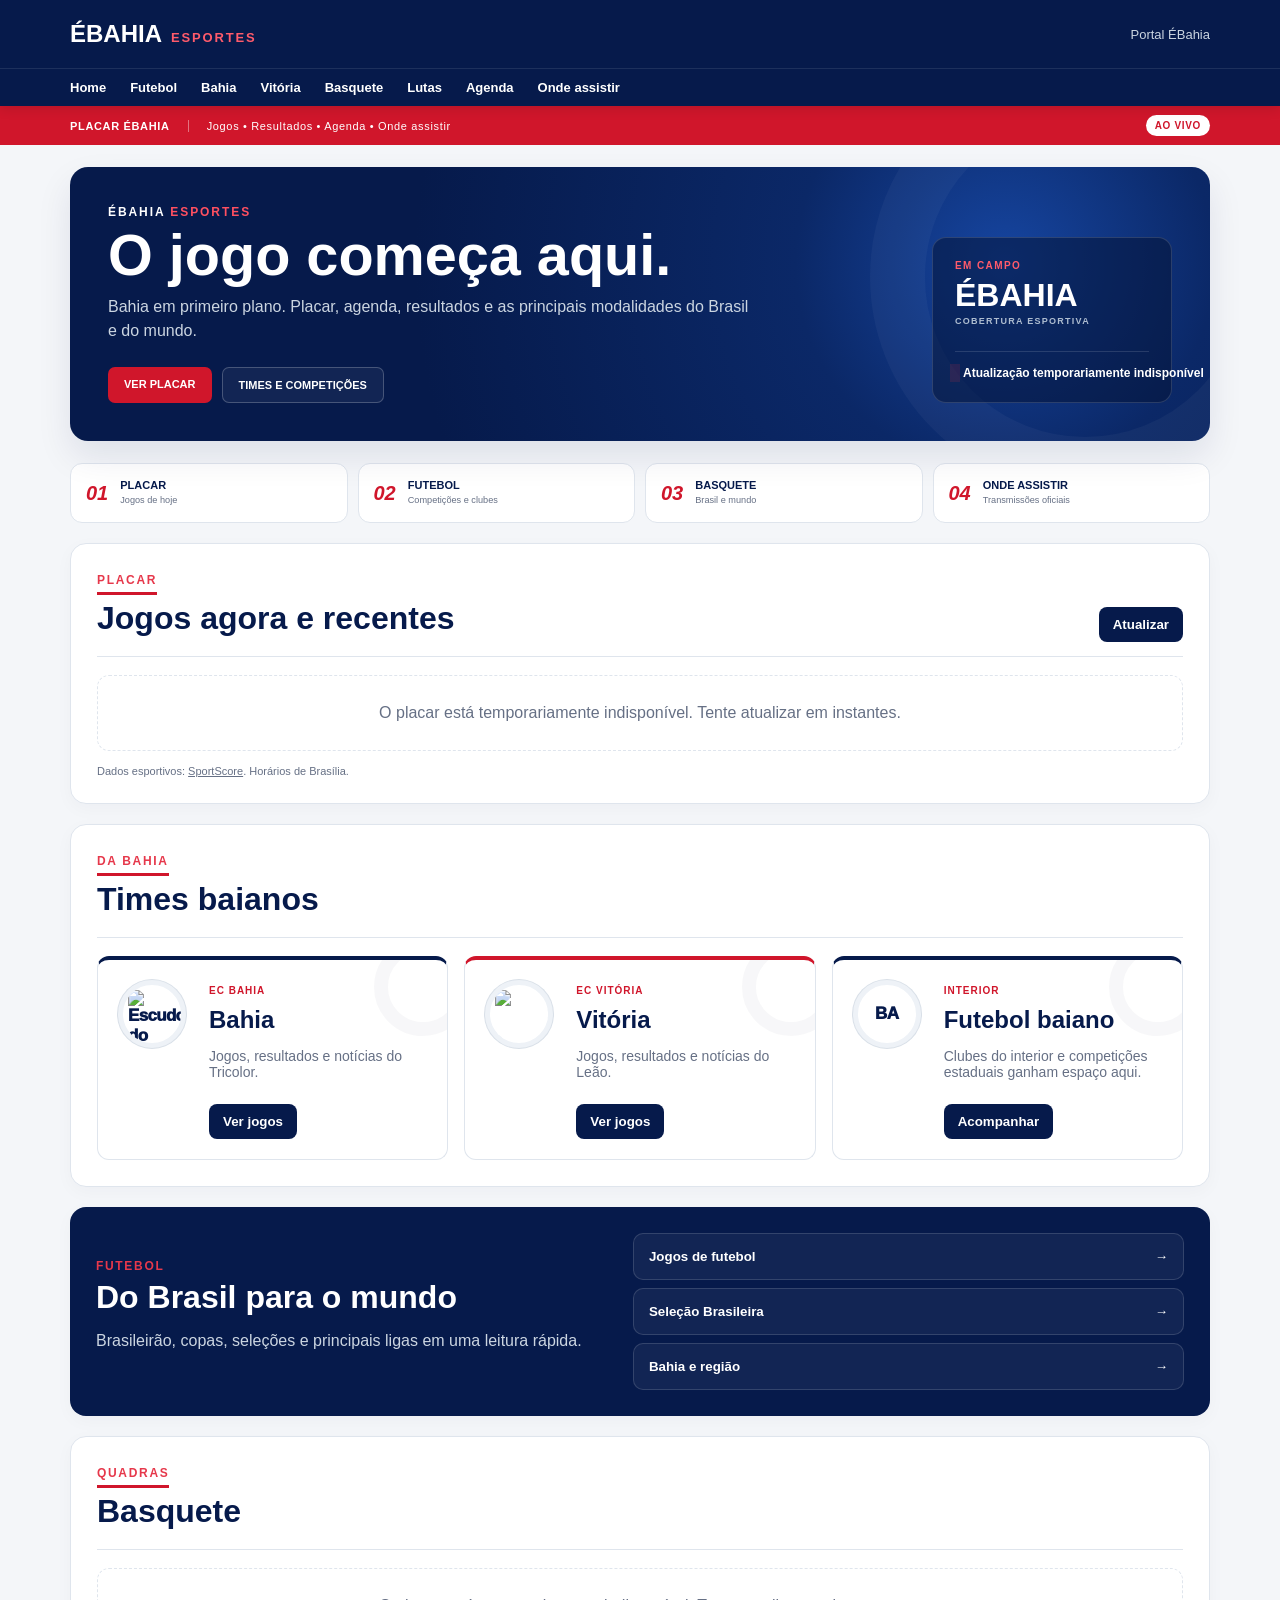
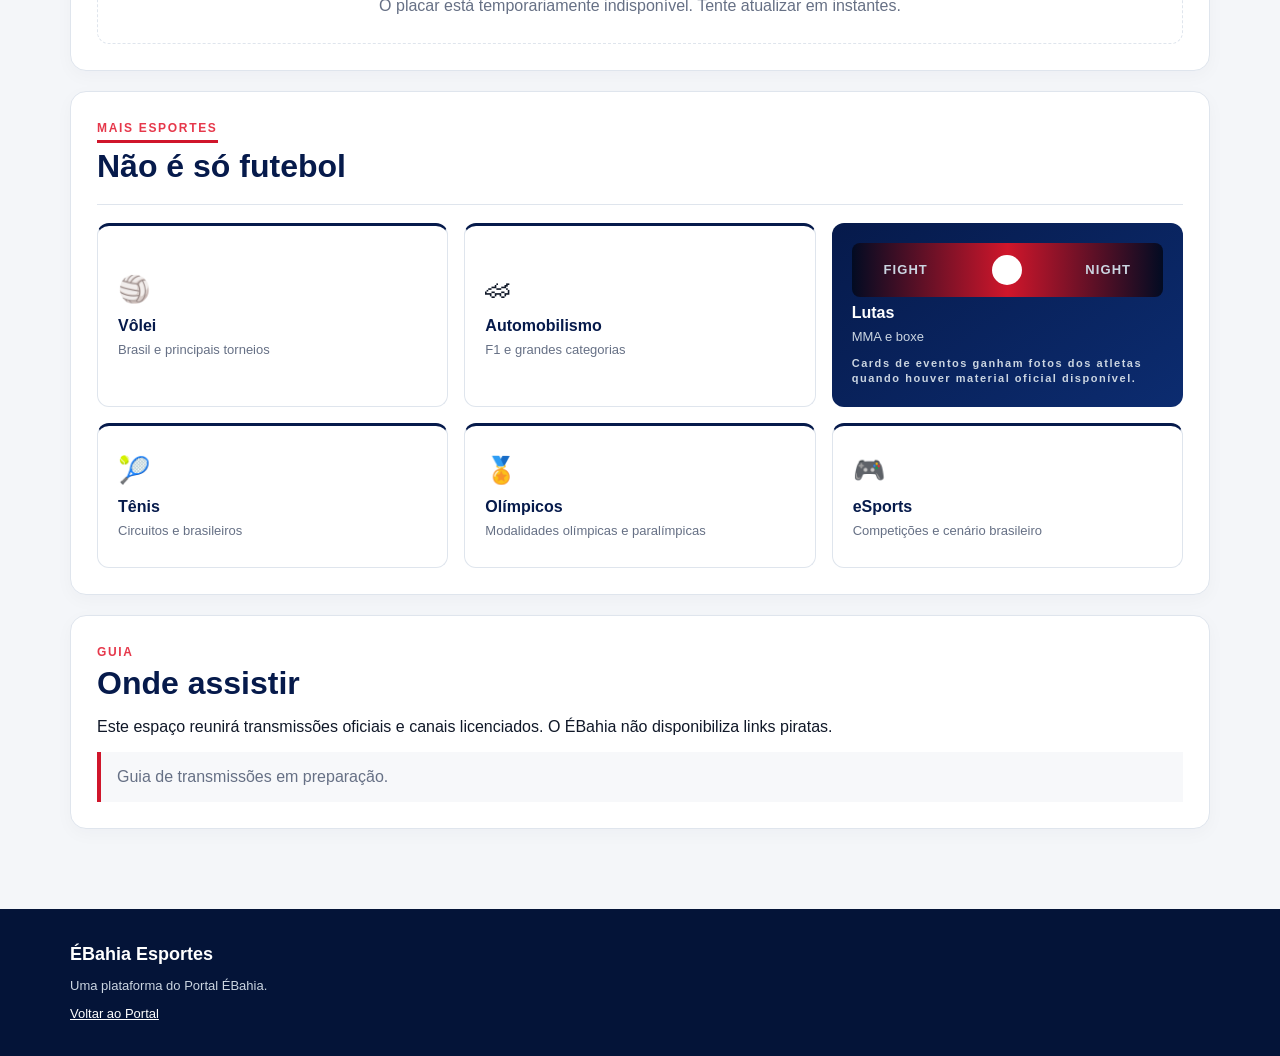
==== commit 88713f6e: "Transforma home esportiva em portal multipágina" ====
--- a/index.html
+++ b/index.html
@@ -1,8 +1,8 @@
 <!doctype html><html lang="pt-BR"><head><meta charset="utf-8"><meta name="viewport" content="width=device-width,initial-scale=1"><meta name="theme-color" content="#061a4b"><title>ÉBahia Esportes</title><meta name="description" content="Placar, agenda, resultados e notícias do esporte baiano, brasileiro e mundial."><link rel="stylesheet" href="assets/style.css"></head><body>
-<header><div class="top"><a class="brand" href="./"><b>ÉBAHIA</b><span>ESPORTES</span></a><a class="portal" href="https://portalebahia.wordpress.com/">Portal ÉBahia</a></div><nav><a href="#agora">Agora</a><a href="#baianos">Bahia</a><a href="#futebol">Futebol</a><a href="#quadras">Basquete</a><a href="#mais">Mais esportes</a><a href="#assistir">Onde assistir</a></nav></header>
+<header><div class="top"><a class="brand" href="./"><b>ÉBAHIA</b><span>ESPORTES</span></a><a class="portal" href="https://portalebahia.wordpress.com/">Portal ÉBahia</a></div><nav><a href="./">Home</a><a href="futebol/">Futebol</a><a href="bahia/">Bahia</a><a href="vitoria/">Vitória</a><a href="basquete/">Basquete</a><a href="lutas/">Lutas</a><a href="agenda/">Agenda</a><a href="onde-assistir/">Onde assistir</a></nav></header>
 <div class="score-ticker"><div><strong>PLACAR ÉBAHIA</strong><span>Jogos • Resultados • Agenda • Onde assistir</span><b>AO VIVO</b></div></div><main>
-<section class="hero"><div class="hero-copy"><div class="eyebrow">ÉBAHIA <b>ESPORTES</b></div><h1>O jogo começa aqui.</h1><p>Bahia em primeiro plano. Placar, agenda, resultados e as principais modalidades do Brasil e do mundo.</p><div class="hero-actions"><a href="#agora">VER PLACAR</a><a class="ghost" href="#baianos">TIMES BAIANOS</a></div></div><div class="hero-board"><span>EM CAMPO</span><strong>ÉBAHIA</strong><small>COBERTURA ESPORTIVA</small><div class="pulse"><i></i><span id="liveStatus">Atualizando placares</span></div></div></section>
-<div class="quick"><a href="#agora"><b>01</b><span>PLACAR<br><small>Jogos de hoje</small></span></a><a href="#baianos"><b>02</b><span>FUTEBOL BAIANO<br><small>Bahia, Vitória e interior</small></span></a><a href="#quadras"><b>03</b><span>BASQUETE<br><small>Brasil e mundo</small></span></a><a href="#assistir"><b>04</b><span>ONDE ASSISTIR<br><small>Transmissões oficiais</small></span></a></div><section id="agora" class="section"><div class="section-head"><div><small>PLACAR</small><h2>Jogos agora e recentes</h2></div><button id="refresh">Atualizar</button></div><div id="scores" class="scores"><div class="loading">Buscando placares…</div></div><p class="source">Dados esportivos: <a href="https://sportscore.com/" target="_blank" rel="noopener">SportScore</a>. Horários de Brasília.</p></section>
+<section class="hero"><div class="hero-copy"><div class="eyebrow">ÉBAHIA <b>ESPORTES</b></div><h1>O jogo começa aqui.</h1><p>Bahia em primeiro plano. Placar, agenda, resultados e as principais modalidades do Brasil e do mundo.</p><div class="hero-actions"><a href="#agora">VER PLACAR</a><a class="ghost" href="futebol/">TIMES E COMPETIÇÕES</a></div></div><div class="hero-board"><span>EM CAMPO</span><strong>ÉBAHIA</strong><small>COBERTURA ESPORTIVA</small><div class="pulse"><i></i><span id="liveStatus">Atualizando placares</span></div></div></section>
+<div class="quick"><a href="#agora"><b>01</b><span>PLACAR<br><small>Jogos de hoje</small></span></a><a href="futebol/"><b>02</b><span>FUTEBOL<br><small>Competições e clubes</small></span></a><a href="basquete/"><b>03</b><span>BASQUETE<br><small>Brasil e mundo</small></span></a><a href="onde-assistir/"><b>04</b><span>ONDE ASSISTIR<br><small>Transmissões oficiais</small></span></a></div><section id="agora" class="section"><div class="section-head"><div><small>PLACAR</small><h2>Jogos agora e recentes</h2></div><button id="refresh">Atualizar</button></div><div id="scores" class="scores"><div class="loading">Buscando placares…</div></div><p class="source">Dados esportivos: <a href="https://sportscore.com/" target="_blank" rel="noopener">SportScore</a>. Horários de Brasília.</p></section>
 <section id="baianos" class="section"><div class="section-head"><div><small>DA BAHIA</small><h2>Times baianos</h2></div></div><div class="club-grid"><article class="club bahia"><div class="crest crest-bahia"><img src="https://upload.wikimedia.org/wikipedia/pt/9/90/ECBahia.png" alt="Escudo do Esporte Clube Bahia" loading="lazy"></div><div><span>EC BAHIA</span><h3>Bahia</h3><p>Jogos, resultados e notícias do Tricolor.</p><button data-team="bahia">Ver jogos</button></div></article><article class="club vitoria"><div class="crest crest-vitoria"><img src="https://upload.wikimedia.org/wikipedia/pt/3/34/Esporte_Clube_Vit%C3%B3ria_logo.png" alt="Escudo do Esporte Clube Vitória" loading="lazy"></div><div><span>EC VITÓRIA</span><h3>Vitória</h3><p>Jogos, resultados e notícias do Leão.</p><button data-team="vitoria">Ver jogos</button></div></article><article class="club interior"><div class="crest crest-interior">BA</div><div><span>INTERIOR</span><h3>Futebol baiano</h3><p>Clubes do interior e competições estaduais ganham espaço aqui.</p><button data-team="baiano">Acompanhar</button></div></article></div></section>
 <section id="futebol" class="section split"><div><small>FUTEBOL</small><h2>Do Brasil para o mundo</h2><p>Brasileirão, copas, seleções e principais ligas em uma leitura rápida.</p></div><div class="links"><button data-filter="football">Jogos de futebol <b>→</b></button><button data-team="brasil">Seleção Brasileira <b>→</b></button><button data-team="bahia">Bahia e região <b>→</b></button></div></section>
 <section id="quadras" class="section"><div class="section-head"><div><small>QUADRAS</small><h2>Basquete</h2></div></div><div id="basket" class="scores"><div class="loading">Buscando jogos…</div></div></section>
--- a/assets/style.css
+++ b/assets/style.css
@@ -1 +1 @@
-:root{--navy:#061a4b;--navy2:#0b245f;--red:#d0162b;--bg:#f4f6f9;--ink:#101828;--muted:#667085;--line:#dfe5ed;--white:#fff}*{box-sizing:border-box}html{scroll-behavior:smooth}body{margin:0;font-family:Arial,Helvetica,sans-serif;background:var(--bg);color:var(--ink)}a{color:inherit;text-decoration:none}header{background:var(--navy);color:#fff;position:sticky;top:0;z-index:20;box-shadow:0 2px 12px #0002}.top{height:68px;max-width:1180px;margin:auto;display:flex;align-items:center;justify-content:space-between;padding:0 20px}.brand{display:flex;align-items:baseline;gap:9px}.brand b{font-size:24px}.brand span{font-size:13px;font-weight:900;letter-spacing:.14em;color:#ff5b6b}.portal{font-size:13px;color:#cbd5e1}nav{border-top:1px solid #ffffff18;display:flex;gap:24px;overflow:auto;padding:11px max(20px,calc((100vw - 1140px)/2));white-space:nowrap;font-size:13px;font-weight:800}nav a:hover{color:#ff6a78}main{max-width:1180px;margin:auto;padding:0 20px 60px}.hero{margin:22px 0;min-height:230px;border-radius:18px;background:linear-gradient(125deg,#061a4b,#0d2e76);color:#fff;padding:38px;display:flex;align-items:flex-end;justify-content:space-between;gap:24px;box-shadow:0 16px 35px #061a4b18}.hero small,.section small{font-size:12px;font-weight:900;letter-spacing:.14em;color:#e6384b}.hero h1{font-size:clamp(2rem,4.5vw,3.6rem);line-height:.98;margin:8px 0 12px;max-width:650px}.hero p{margin:0;color:#cbd5e1;max-width:650px;line-height:1.5}.pulse{display:flex;align-items:center;gap:8px;font-size:12px;font-weight:800;white-space:nowrap}.pulse i{width:8px;height:8px;border-radius:50%;background:#ef3340;box-shadow:0 0 0 5px #ef334022}.section{background:#fff;border:1px solid var(--line);border-radius:16px;margin:20px 0;padding:26px}.section-head{display:flex;align-items:end;justify-content:space-between;gap:16px;margin-bottom:18px}.section h2{font-size:clamp(1.45rem,2.5vw,2rem);color:var(--navy);margin:5px 0}.section-head button,.club-grid button{border:0;border-radius:8px;background:var(--navy);color:#fff;padding:10px 14px;font-weight:800;cursor:pointer}.scores{display:grid;grid-template-columns:repeat(3,1fr);gap:12px}.match{border:1px solid var(--line);border-radius:12px;padding:15px;min-height:130px}.match .league{font-size:10px;color:var(--muted);font-weight:800;text-transform:uppercase;margin-bottom:12px}.team{display:flex;justify-content:space-between;gap:12px;padding:5px 0;font-weight:800}.score{font-size:18px;color:var(--navy)}.status{font-size:11px;color:var(--red);font-weight:900;margin-top:9px}.source{font-size:11px;color:var(--muted);margin:14px 0 0}.source a{text-decoration:underline}.loading,.empty{grid-column:1/-1;padding:28px;text-align:center;color:var(--muted);border:1px dashed var(--line);border-radius:12px}.club-grid,.sport-grid{display:grid;grid-template-columns:repeat(3,1fr);gap:12px}.club-grid article,.sport-grid article{border:1px solid var(--line);border-radius:12px;padding:20px}.club-grid article span{font-size:10px;color:var(--red);font-weight:900;letter-spacing:.1em}.club-grid h3{font-size:24px;color:var(--navy);margin:8px 0}.club-grid p{color:var(--muted);font-size:14px;min-height:42px}.split{display:grid;grid-template-columns:1fr 1.1fr;gap:36px;align-items:center;background:var(--navy);color:#fff;border:0}.split h2{color:#fff}.split p{color:#cbd5e1}.links{display:grid;gap:8px}.links button{display:flex;justify-content:space-between;border:1px solid #ffffff24;background:#ffffff0d;color:#fff;border-radius:10px;padding:15px;text-align:left;font-weight:800;cursor:pointer}.sport-grid article{display:flex;flex-direction:column;gap:7px}.sport-grid b{color:var(--navy)}.sport-grid span{font-size:13px;color:var(--muted)}.watch .notice{margin-top:16px;background:#f7f8fa;border-left:4px solid var(--red);padding:16px;color:var(--muted)}footer{background:#041438;color:#cbd5e1;padding:35px max(20px,calc((100vw - 1140px)/2));font-size:13px}footer b{color:#fff;font-size:18px}footer a{color:#fff;text-decoration:underline}@media(max-width:760px){header{position:relative}.top{height:60px}.brand b{font-size:20px}.portal{font-size:11px}.hero{min-height:205px;padding:25px 22px;align-items:flex-start;flex-direction:column}.hero h1{font-size:2.25rem}.section{padding:20px 16px;border-radius:13px}.scores,.club-grid,.sport-grid{grid-template-columns:1fr}.split{grid-template-columns:1fr;gap:18px}.match{min-height:auto}nav{gap:20px}.section-head{align-items:center}}.score-ticker{background:#d0162b;color:#fff}.score-ticker>div{max-width:1180px;margin:auto;padding:9px 20px;display:flex;align-items:center;gap:18px;font-size:11px;letter-spacing:.06em}.score-ticker strong{padding-right:18px;border-right:1px solid #ffffff66}.score-ticker span{flex:1}.score-ticker b{font-size:10px;background:#fff;color:#d0162b;border-radius:20px;padding:5px 9px}.hero{position:relative;overflow:hidden;background:radial-gradient(circle at 82% 35%,#1645a0 0,#0b2867 22%,#061a4b 62%)}.hero:after{content:"";position:absolute;width:320px;height:320px;border:55px solid #ffffff09;border-radius:50%;right:-90px;top:-105px}.hero-copy{position:relative;z-index:2}.eyebrow{font-size:12px;font-weight:900;letter-spacing:.16em}.eyebrow b{color:#ff5061}.hero-actions{display:flex;gap:10px;margin-top:24px}.hero-actions a{background:#d0162b;color:#fff;padding:11px 16px;border-radius:7px;font-size:11px;font-weight:900}.hero-actions .ghost{background:#ffffff0d;border:1px solid #ffffff38}.hero-board{position:relative;z-index:2;width:240px;border:1px solid #ffffff24;background:#04143888;border-radius:14px;padding:22px;display:flex;flex-direction:column;align-items:flex-start}.hero-board>span{font-size:10px;color:#ff5b6b;font-weight:900;letter-spacing:.14em}.hero-board>strong{font-size:32px;line-height:1;margin-top:8px}.hero-board>small{font-size:9px;color:#aebdd0;letter-spacing:.14em;margin-top:5px}.hero-board .pulse{margin-top:25px;border-top:1px solid #ffffff20;padding-top:14px;width:100%}.quick{display:grid;grid-template-columns:repeat(4,1fr);gap:10px;margin:0 0 20px}.quick a{background:#fff;border:1px solid var(--line);border-radius:12px;padding:15px;display:flex;gap:12px;align-items:center}.quick b{font-size:20px;color:#d0162b;font-style:italic}.quick span{font-size:11px;font-weight:900;color:#061a4b;line-height:1.25}.quick small{font-weight:500;color:#667085}.match{position:relative;overflow:hidden;border-top:3px solid #061a4b}.match:before{content:"";position:absolute;left:0;top:0;bottom:0;width:3px;background:#d0162b}.club-grid article{position:relative;overflow:hidden}.club-grid article:after{content:"";position:absolute;width:70px;height:70px;border:14px solid #061a4b08;border-radius:50%;right:-25px;top:-22px}.sport-grid article:hover,.club-grid article:hover,.quick a:hover{transform:translateY(-2px);box-shadow:0 8px 22px #061a4b12;transition:.2s}.section-head{border-bottom:1px solid var(--line);padding-bottom:14px}.section-head small{display:inline-block;border-bottom:3px solid #d0162b;padding-bottom:5px}@media(max-width:760px){.score-ticker span{display:none}.score-ticker>div{gap:10px}.score-ticker strong{flex:1}.hero-board{width:100%;padding:15px}.hero-board>strong{font-size:24px}.hero-board .pulse{margin-top:12px}.hero-actions{margin-top:18px}.quick{grid-template-columns:1fr 1fr}.quick a{padding:12px}.quick b{font-size:17px}}@media(max-width:420px){.quick{grid-template-columns:1fr}.hero h1{font-size:2rem}.hero p{font-size:14px}.hero-actions a{padding:10px 12px}}.club-grid{gap:16px}.club{display:grid;grid-template-columns:74px 1fr;gap:17px;align-items:start;min-height:190px;border-top:4px solid #061a4b!important}.club.vitoria{border-top-color:#d0162b!important}.crest{width:68px;height:68px;border-radius:50%;display:grid;place-items:center;font-weight:1000;font-size:17px;letter-spacing:-.04em;border:5px solid #eef2f7;box-shadow:0 0 0 1px #d9e0e8}.crest-bahia{background:linear-gradient(135deg,#fff 0 32%,#e32636 33% 53%,#1761aa 54%);color:#061a4b}.crest-vitoria{background:linear-gradient(135deg,#111 0 48%,#d0162b 49%);color:#fff}.crest-interior{background:#f1f3f6;color:#061a4b}.sport-grid{gap:16px}.sport-grid article{min-height:145px;border-top:3px solid #061a4b;justify-content:center}.sport-grid article i{font-size:26px;font-style:normal;margin-bottom:5px}.sport-grid .combat{background:linear-gradient(145deg,#061a4b,#0c2c70);border:0;color:#fff}.sport-grid .combat b{color:#fff}.sport-grid .combat span,.sport-grid .combat small{color:#cbd5e1}.sport-grid .combat small{font-size:11px;line-height:1.4;margin-top:5px}.section{box-shadow:0 5px 18px #061a4b08}@media(max-width:760px){.club{grid-template-columns:60px 1fr;min-height:auto}.crest{width:56px;height:56px;font-size:14px}.sport-grid article{min-height:115px}}+:root{--navy:#061a4b;--navy2:#0b245f;--red:#d0162b;--bg:#f4f6f9;--ink:#101828;--muted:#667085;--line:#dfe5ed;--white:#fff}*{box-sizing:border-box}html{scroll-behavior:smooth}body{margin:0;font-family:Arial,Helvetica,sans-serif;background:var(--bg);color:var(--ink)}a{color:inherit;text-decoration:none}header{background:var(--navy);color:#fff;position:sticky;top:0;z-index:20;box-shadow:0 2px 12px #0002}.top{height:68px;max-width:1180px;margin:auto;display:flex;align-items:center;justify-content:space-between;padding:0 20px}.brand{display:flex;align-items:baseline;gap:9px}.brand b{font-size:24px}.brand span{font-size:13px;font-weight:900;letter-spacing:.14em;color:#ff5b6b}.portal{font-size:13px;color:#cbd5e1}nav{border-top:1px solid #ffffff18;display:flex;gap:24px;overflow:auto;padding:11px max(20px,calc((100vw - 1140px)/2));white-space:nowrap;font-size:13px;font-weight:800}nav a:hover{color:#ff6a78}main{max-width:1180px;margin:auto;padding:0 20px 60px}.hero{margin:22px 0;min-height:230px;border-radius:18px;background:linear-gradient(125deg,#061a4b,#0d2e76);color:#fff;padding:38px;display:flex;align-items:flex-end;justify-content:space-between;gap:24px;box-shadow:0 16px 35px #061a4b18}.hero small,.section small{font-size:12px;font-weight:900;letter-spacing:.14em;color:#e6384b}.hero h1{font-size:clamp(2rem,4.5vw,3.6rem);line-height:.98;margin:8px 0 12px;max-width:650px}.hero p{margin:0;color:#cbd5e1;max-width:650px;line-height:1.5}.pulse{display:flex;align-items:center;gap:8px;font-size:12px;font-weight:800;white-space:nowrap}.pulse i{width:8px;height:8px;border-radius:50%;background:#ef3340;box-shadow:0 0 0 5px #ef334022}.section{background:#fff;border:1px solid var(--line);border-radius:16px;margin:20px 0;padding:26px}.section-head{display:flex;align-items:end;justify-content:space-between;gap:16px;margin-bottom:18px}.section h2{font-size:clamp(1.45rem,2.5vw,2rem);color:var(--navy);margin:5px 0}.section-head button,.club-grid button{border:0;border-radius:8px;background:var(--navy);color:#fff;padding:10px 14px;font-weight:800;cursor:pointer}.scores{display:grid;grid-template-columns:repeat(3,1fr);gap:12px}.match{border:1px solid var(--line);border-radius:12px;padding:15px;min-height:130px}.match .league{font-size:10px;color:var(--muted);font-weight:800;text-transform:uppercase;margin-bottom:12px}.team{display:flex;justify-content:space-between;gap:12px;padding:5px 0;font-weight:800}.score{font-size:18px;color:var(--navy)}.status{font-size:11px;color:var(--red);font-weight:900;margin-top:9px}.source{font-size:11px;color:var(--muted);margin:14px 0 0}.source a{text-decoration:underline}.loading,.empty{grid-column:1/-1;padding:28px;text-align:center;color:var(--muted);border:1px dashed var(--line);border-radius:12px}.club-grid,.sport-grid{display:grid;grid-template-columns:repeat(3,1fr);gap:12px}.club-grid article,.sport-grid article{border:1px solid var(--line);border-radius:12px;padding:20px}.club-grid article span{font-size:10px;color:var(--red);font-weight:900;letter-spacing:.1em}.club-grid h3{font-size:24px;color:var(--navy);margin:8px 0}.club-grid p{color:var(--muted);font-size:14px;min-height:42px}.split{display:grid;grid-template-columns:1fr 1.1fr;gap:36px;align-items:center;background:var(--navy);color:#fff;border:0}.split h2{color:#fff}.split p{color:#cbd5e1}.links{display:grid;gap:8px}.links button{display:flex;justify-content:space-between;border:1px solid #ffffff24;background:#ffffff0d;color:#fff;border-radius:10px;padding:15px;text-align:left;font-weight:800;cursor:pointer}.sport-grid article{display:flex;flex-direction:column;gap:7px}.sport-grid b{color:var(--navy)}.sport-grid span{font-size:13px;color:var(--muted)}.watch .notice{margin-top:16px;background:#f7f8fa;border-left:4px solid var(--red);padding:16px;color:var(--muted)}footer{background:#041438;color:#cbd5e1;padding:35px max(20px,calc((100vw - 1140px)/2));font-size:13px}footer b{color:#fff;font-size:18px}footer a{color:#fff;text-decoration:underline}@media(max-width:760px){header{position:relative}.top{height:60px}.brand b{font-size:20px}.portal{font-size:11px}.hero{min-height:205px;padding:25px 22px;align-items:flex-start;flex-direction:column}.hero h1{font-size:2.25rem}.section{padding:20px 16px;border-radius:13px}.scores,.club-grid,.sport-grid{grid-template-columns:1fr}.split{grid-template-columns:1fr;gap:18px}.match{min-height:auto}nav{gap:20px}.section-head{align-items:center}}.score-ticker{background:#d0162b;color:#fff}.score-ticker>div{max-width:1180px;margin:auto;padding:9px 20px;display:flex;align-items:center;gap:18px;font-size:11px;letter-spacing:.06em}.score-ticker strong{padding-right:18px;border-right:1px solid #ffffff66}.score-ticker span{flex:1}.score-ticker b{font-size:10px;background:#fff;color:#d0162b;border-radius:20px;padding:5px 9px}.hero{position:relative;overflow:hidden;background:radial-gradient(circle at 82% 35%,#1645a0 0,#0b2867 22%,#061a4b 62%)}.hero:after{content:"";position:absolute;width:320px;height:320px;border:55px solid #ffffff09;border-radius:50%;right:-90px;top:-105px}.hero-copy{position:relative;z-index:2}.eyebrow{font-size:12px;font-weight:900;letter-spacing:.16em}.eyebrow b{color:#ff5061}.hero-actions{display:flex;gap:10px;margin-top:24px}.hero-actions a{background:#d0162b;color:#fff;padding:11px 16px;border-radius:7px;font-size:11px;font-weight:900}.hero-actions .ghost{background:#ffffff0d;border:1px solid #ffffff38}.hero-board{position:relative;z-index:2;width:240px;border:1px solid #ffffff24;background:#04143888;border-radius:14px;padding:22px;display:flex;flex-direction:column;align-items:flex-start}.hero-board>span{font-size:10px;color:#ff5b6b;font-weight:900;letter-spacing:.14em}.hero-board>strong{font-size:32px;line-height:1;margin-top:8px}.hero-board>small{font-size:9px;color:#aebdd0;letter-spacing:.14em;margin-top:5px}.hero-board .pulse{margin-top:25px;border-top:1px solid #ffffff20;padding-top:14px;width:100%}.quick{display:grid;grid-template-columns:repeat(4,1fr);gap:10px;margin:0 0 20px}.quick a{background:#fff;border:1px solid var(--line);border-radius:12px;padding:15px;display:flex;gap:12px;align-items:center}.quick b{font-size:20px;color:#d0162b;font-style:italic}.quick span{font-size:11px;font-weight:900;color:#061a4b;line-height:1.25}.quick small{font-weight:500;color:#667085}.match{position:relative;overflow:hidden;border-top:3px solid #061a4b}.match:before{content:"";position:absolute;left:0;top:0;bottom:0;width:3px;background:#d0162b}.club-grid article{position:relative;overflow:hidden}.club-grid article:after{content:"";position:absolute;width:70px;height:70px;border:14px solid #061a4b08;border-radius:50%;right:-25px;top:-22px}.sport-grid article:hover,.club-grid article:hover,.quick a:hover{transform:translateY(-2px);box-shadow:0 8px 22px #061a4b12;transition:.2s}.section-head{border-bottom:1px solid var(--line);padding-bottom:14px}.section-head small{display:inline-block;border-bottom:3px solid #d0162b;padding-bottom:5px}@media(max-width:760px){.score-ticker span{display:none}.score-ticker>div{gap:10px}.score-ticker strong{flex:1}.hero-board{width:100%;padding:15px}.hero-board>strong{font-size:24px}.hero-board .pulse{margin-top:12px}.hero-actions{margin-top:18px}.quick{grid-template-columns:1fr 1fr}.quick a{padding:12px}.quick b{font-size:17px}}@media(max-width:420px){.quick{grid-template-columns:1fr}.hero h1{font-size:2rem}.hero p{font-size:14px}.hero-actions a{padding:10px 12px}}.club-grid{gap:16px}.club{display:grid;grid-template-columns:74px 1fr;gap:17px;align-items:start;min-height:190px;border-top:4px solid #061a4b!important}.club.vitoria{border-top-color:#d0162b!important}.crest{width:68px;height:68px;border-radius:50%;display:grid;place-items:center;font-weight:1000;font-size:17px;letter-spacing:-.04em;border:5px solid #eef2f7;box-shadow:0 0 0 1px #d9e0e8}.crest-bahia{background:linear-gradient(135deg,#fff 0 32%,#e32636 33% 53%,#1761aa 54%);color:#061a4b}.crest-vitoria{background:linear-gradient(135deg,#111 0 48%,#d0162b 49%);color:#fff}.crest-interior{background:#f1f3f6;color:#061a4b}.sport-grid{gap:16px}.sport-grid article{min-height:145px;border-top:3px solid #061a4b;justify-content:center}.sport-grid article i{font-size:26px;font-style:normal;margin-bottom:5px}.sport-grid .combat{background:linear-gradient(145deg,#061a4b,#0c2c70);border:0;color:#fff}.sport-grid .combat b{color:#fff}.sport-grid .combat span,.sport-grid .combat small{color:#cbd5e1}.sport-grid .combat small{font-size:11px;line-height:1.4;margin-top:5px}.section{box-shadow:0 5px 18px #061a4b08}@media(max-width:760px){.club{grid-template-columns:60px 1fr;min-height:auto}.crest{width:56px;height:56px;font-size:14px}.sport-grid article{min-height:115px}}.crest{background:#fff!important;overflow:hidden;padding:5px}.crest img{width:100%;height:100%;object-fit:contain;display:block}.fighter-art{height:54px;border-radius:8px;background:linear-gradient(90deg,#020b22,#d0162b,#020b22);display:flex;align-items:center;justify-content:space-around;width:100%;font-size:9px;font-weight:900;letter-spacing:.12em;color:#fff}.fighter-art b{width:30px;height:30px;border-radius:50%;display:grid;place-items:center;background:#fff;color:#d0162b;font-size:10px}.combat{justify-content:flex-start!important}
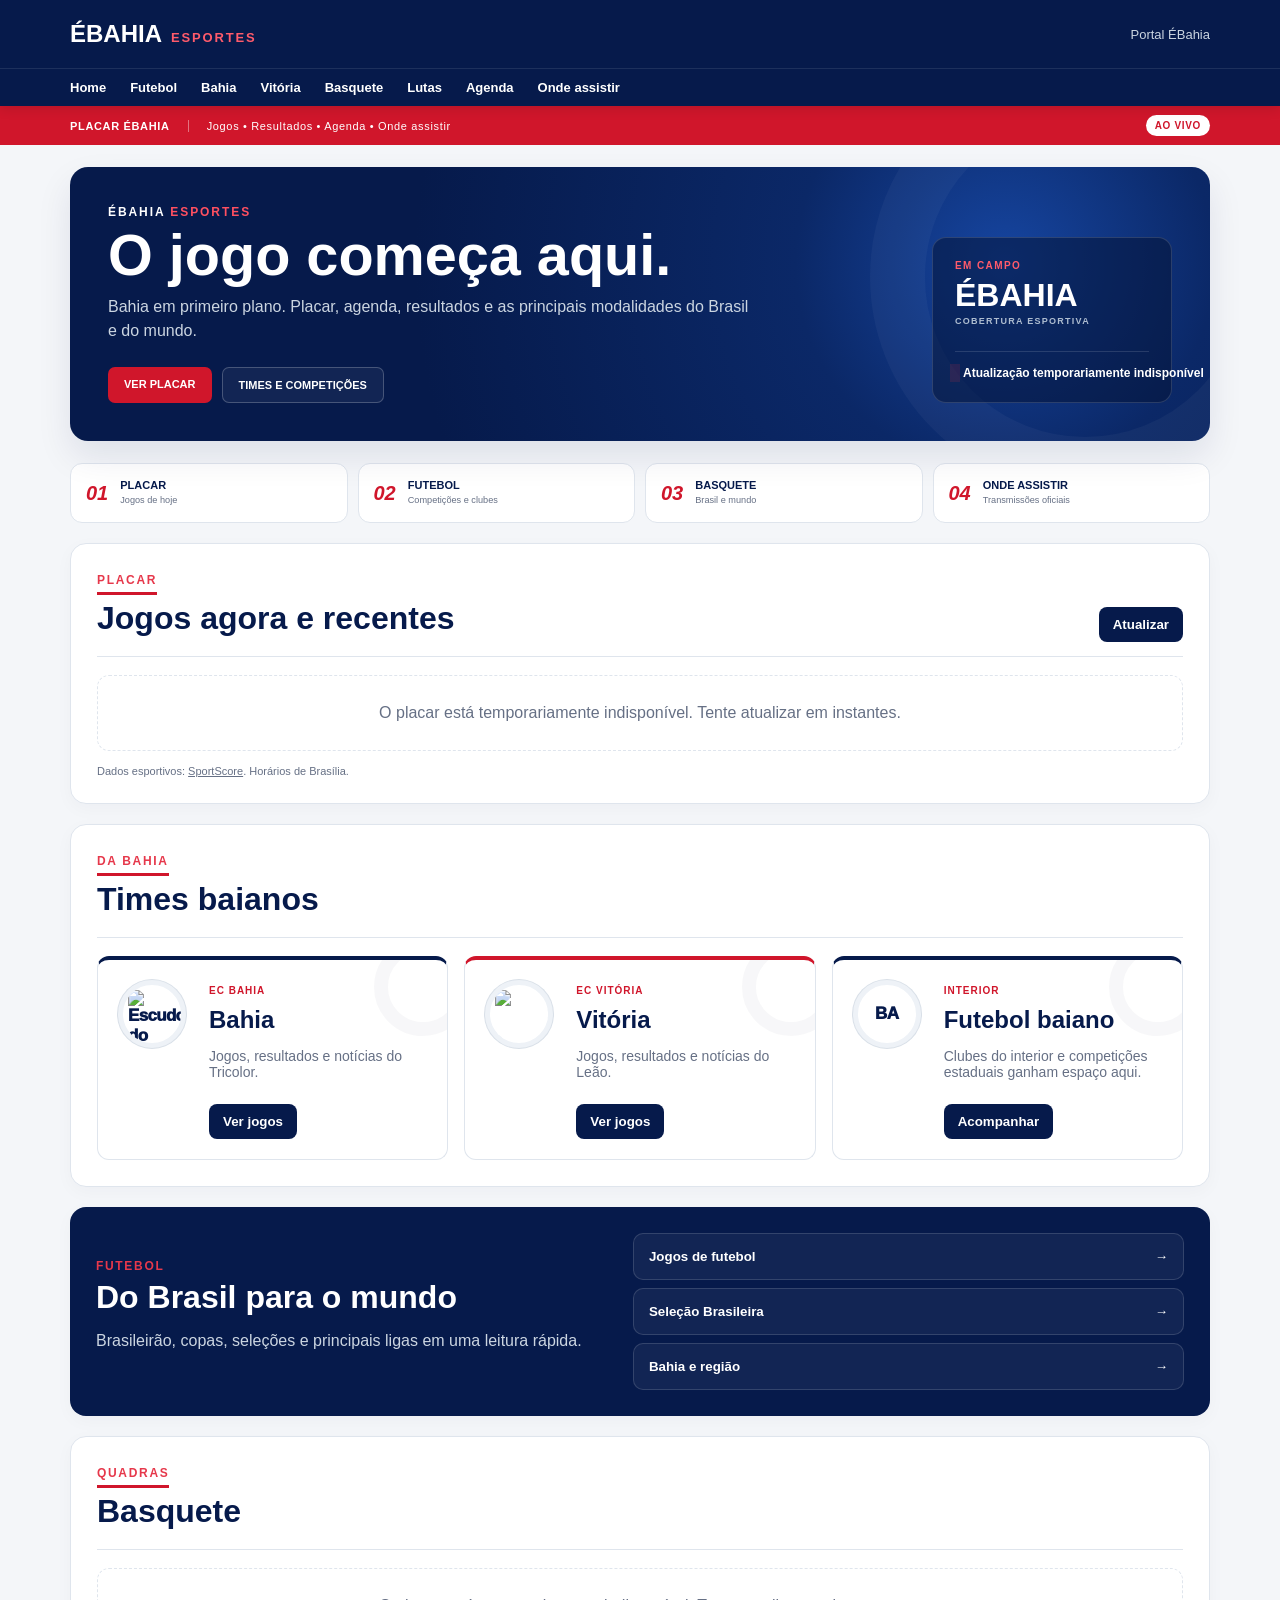
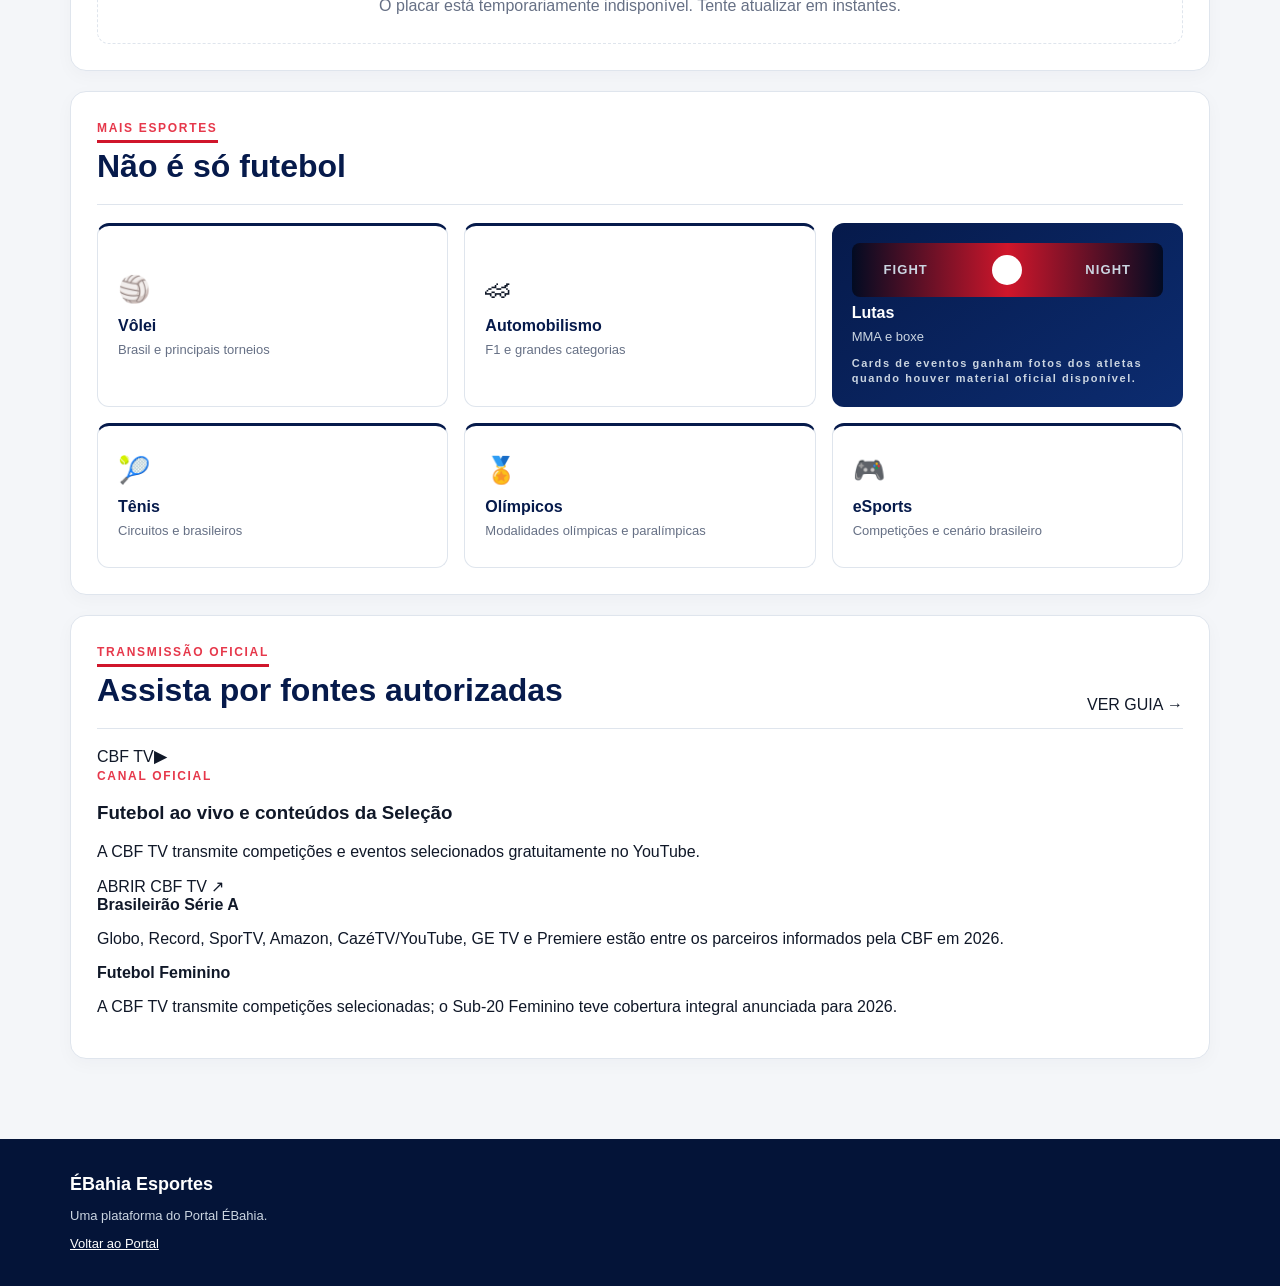
==== commit 4150c56f: "Adiciona central de transmissões oficiais à home" ====
--- a/index.html
+++ b/index.html
@@ -7,5 +7,5 @@
 <section id="futebol" class="section split"><div><small>FUTEBOL</small><h2>Do Brasil para o mundo</h2><p>Brasileirão, copas, seleções e principais ligas em uma leitura rápida.</p></div><div class="links"><button data-filter="football">Jogos de futebol <b>→</b></button><button data-team="brasil">Seleção Brasileira <b>→</b></button><button data-team="bahia">Bahia e região <b>→</b></button></div></section>
 <section id="quadras" class="section"><div class="section-head"><div><small>QUADRAS</small><h2>Basquete</h2></div></div><div id="basket" class="scores"><div class="loading">Buscando jogos…</div></div></section>
 <section id="mais" class="section"><div class="section-head"><div><small>MAIS ESPORTES</small><h2>Não é só futebol</h2></div></div><div class="sport-grid"><article><i>🏐</i><b>Vôlei</b><span>Brasil e principais torneios</span></article><article><i>🏎</i><b>Automobilismo</b><span>F1 e grandes categorias</span></article><article class="combat"><div class="fighter-art"><span>FIGHT</span><b>VS</b><span>NIGHT</span></div><b>Lutas</b><span>MMA e boxe</span><small>Cards de eventos ganham fotos dos atletas quando houver material oficial disponível.</small></article><article><i>🎾</i><b>Tênis</b><span>Circuitos e brasileiros</span></article><article><i>🏅</i><b>Olímpicos</b><span>Modalidades olímpicas e paralímpicas</span></article><article><i>🎮</i><b>eSports</b><span>Competições e cenário brasileiro</span></article></div></section>
-<section id="assistir" class="section watch"><small>GUIA</small><h2>Onde assistir</h2><p>Este espaço reunirá transmissões oficiais e canais licenciados. O ÉBahia não disponibiliza links piratas.</p><div class="notice">Guia de transmissões em preparação.</div></section>
+<section id="assistir" class="section watch"><div class="section-head"><div><small>TRANSMISSÃO OFICIAL</small><h2>Assista por fontes autorizadas</h2></div><a class="mini-link" href="onde-assistir/">VER GUIA →</a></div><div class="broadcast-grid"><article class="broadcast-main"><div class="broadcast-screen"><span>CBF TV</span><b>▶</b></div><div><small>CANAL OFICIAL</small><h3>Futebol ao vivo e conteúdos da Seleção</h3><p>A CBF TV transmite competições e eventos selecionados gratuitamente no YouTube.</p><a href="https://www.youtube.com/@CBF" target="_blank" rel="noopener">ABRIR CBF TV ↗</a></div></article><article><b>Brasileirão Série A</b><p>Globo, Record, SporTV, Amazon, CazéTV/YouTube, GE TV e Premiere estão entre os parceiros informados pela CBF em 2026.</p></article><article><b>Futebol Feminino</b><p>A CBF TV transmite competições selecionadas; o Sub-20 Feminino teve cobertura integral anunciada para 2026.</p></article></div></section>
 </main><footer><b>ÉBahia Esportes</b><p>Uma plataforma do Portal ÉBahia.</p><a href="https://portalebahia.wordpress.com/">Voltar ao Portal</a></footer><script src="assets/app.js"></script></body></html>
--- a/assets/style.css
+++ b/assets/style.css
@@ -1 +1 @@
-:root{--navy:#061a4b;--navy2:#0b245f;--red:#d0162b;--bg:#f4f6f9;--ink:#101828;--muted:#667085;--line:#dfe5ed;--white:#fff}*{box-sizing:border-box}html{scroll-behavior:smooth}body{margin:0;font-family:Arial,Helvetica,sans-serif;background:var(--bg);color:var(--ink)}a{color:inherit;text-decoration:none}header{background:var(--navy);color:#fff;position:sticky;top:0;z-index:20;box-shadow:0 2px 12px #0002}.top{height:68px;max-width:1180px;margin:auto;display:flex;align-items:center;justify-content:space-between;padding:0 20px}.brand{display:flex;align-items:baseline;gap:9px}.brand b{font-size:24px}.brand span{font-size:13px;font-weight:900;letter-spacing:.14em;color:#ff5b6b}.portal{font-size:13px;color:#cbd5e1}nav{border-top:1px solid #ffffff18;display:flex;gap:24px;overflow:auto;padding:11px max(20px,calc((100vw - 1140px)/2));white-space:nowrap;font-size:13px;font-weight:800}nav a:hover{color:#ff6a78}main{max-width:1180px;margin:auto;padding:0 20px 60px}.hero{margin:22px 0;min-height:230px;border-radius:18px;background:linear-gradient(125deg,#061a4b,#0d2e76);color:#fff;padding:38px;display:flex;align-items:flex-end;justify-content:space-between;gap:24px;box-shadow:0 16px 35px #061a4b18}.hero small,.section small{font-size:12px;font-weight:900;letter-spacing:.14em;color:#e6384b}.hero h1{font-size:clamp(2rem,4.5vw,3.6rem);line-height:.98;margin:8px 0 12px;max-width:650px}.hero p{margin:0;color:#cbd5e1;max-width:650px;line-height:1.5}.pulse{display:flex;align-items:center;gap:8px;font-size:12px;font-weight:800;white-space:nowrap}.pulse i{width:8px;height:8px;border-radius:50%;background:#ef3340;box-shadow:0 0 0 5px #ef334022}.section{background:#fff;border:1px solid var(--line);border-radius:16px;margin:20px 0;padding:26px}.section-head{display:flex;align-items:end;justify-content:space-between;gap:16px;margin-bottom:18px}.section h2{font-size:clamp(1.45rem,2.5vw,2rem);color:var(--navy);margin:5px 0}.section-head button,.club-grid button{border:0;border-radius:8px;background:var(--navy);color:#fff;padding:10px 14px;font-weight:800;cursor:pointer}.scores{display:grid;grid-template-columns:repeat(3,1fr);gap:12px}.match{border:1px solid var(--line);border-radius:12px;padding:15px;min-height:130px}.match .league{font-size:10px;color:var(--muted);font-weight:800;text-transform:uppercase;margin-bottom:12px}.team{display:flex;justify-content:space-between;gap:12px;padding:5px 0;font-weight:800}.score{font-size:18px;color:var(--navy)}.status{font-size:11px;color:var(--red);font-weight:900;margin-top:9px}.source{font-size:11px;color:var(--muted);margin:14px 0 0}.source a{text-decoration:underline}.loading,.empty{grid-column:1/-1;padding:28px;text-align:center;color:var(--muted);border:1px dashed var(--line);border-radius:12px}.club-grid,.sport-grid{display:grid;grid-template-columns:repeat(3,1fr);gap:12px}.club-grid article,.sport-grid article{border:1px solid var(--line);border-radius:12px;padding:20px}.club-grid article span{font-size:10px;color:var(--red);font-weight:900;letter-spacing:.1em}.club-grid h3{font-size:24px;color:var(--navy);margin:8px 0}.club-grid p{color:var(--muted);font-size:14px;min-height:42px}.split{display:grid;grid-template-columns:1fr 1.1fr;gap:36px;align-items:center;background:var(--navy);color:#fff;border:0}.split h2{color:#fff}.split p{color:#cbd5e1}.links{display:grid;gap:8px}.links button{display:flex;justify-content:space-between;border:1px solid #ffffff24;background:#ffffff0d;color:#fff;border-radius:10px;padding:15px;text-align:left;font-weight:800;cursor:pointer}.sport-grid article{display:flex;flex-direction:column;gap:7px}.sport-grid b{color:var(--navy)}.sport-grid span{font-size:13px;color:var(--muted)}.watch .notice{margin-top:16px;background:#f7f8fa;border-left:4px solid var(--red);padding:16px;color:var(--muted)}footer{background:#041438;color:#cbd5e1;padding:35px max(20px,calc((100vw - 1140px)/2));font-size:13px}footer b{color:#fff;font-size:18px}footer a{color:#fff;text-decoration:underline}@media(max-width:760px){header{position:relative}.top{height:60px}.brand b{font-size:20px}.portal{font-size:11px}.hero{min-height:205px;padding:25px 22px;align-items:flex-start;flex-direction:column}.hero h1{font-size:2.25rem}.section{padding:20px 16px;border-radius:13px}.scores,.club-grid,.sport-grid{grid-template-columns:1fr}.split{grid-template-columns:1fr;gap:18px}.match{min-height:auto}nav{gap:20px}.section-head{align-items:center}}.score-ticker{background:#d0162b;color:#fff}.score-ticker>div{max-width:1180px;margin:auto;padding:9px 20px;display:flex;align-items:center;gap:18px;font-size:11px;letter-spacing:.06em}.score-ticker strong{padding-right:18px;border-right:1px solid #ffffff66}.score-ticker span{flex:1}.score-ticker b{font-size:10px;background:#fff;color:#d0162b;border-radius:20px;padding:5px 9px}.hero{position:relative;overflow:hidden;background:radial-gradient(circle at 82% 35%,#1645a0 0,#0b2867 22%,#061a4b 62%)}.hero:after{content:"";position:absolute;width:320px;height:320px;border:55px solid #ffffff09;border-radius:50%;right:-90px;top:-105px}.hero-copy{position:relative;z-index:2}.eyebrow{font-size:12px;font-weight:900;letter-spacing:.16em}.eyebrow b{color:#ff5061}.hero-actions{display:flex;gap:10px;margin-top:24px}.hero-actions a{background:#d0162b;color:#fff;padding:11px 16px;border-radius:7px;font-size:11px;font-weight:900}.hero-actions .ghost{background:#ffffff0d;border:1px solid #ffffff38}.hero-board{position:relative;z-index:2;width:240px;border:1px solid #ffffff24;background:#04143888;border-radius:14px;padding:22px;display:flex;flex-direction:column;align-items:flex-start}.hero-board>span{font-size:10px;color:#ff5b6b;font-weight:900;letter-spacing:.14em}.hero-board>strong{font-size:32px;line-height:1;margin-top:8px}.hero-board>small{font-size:9px;color:#aebdd0;letter-spacing:.14em;margin-top:5px}.hero-board .pulse{margin-top:25px;border-top:1px solid #ffffff20;padding-top:14px;width:100%}.quick{display:grid;grid-template-columns:repeat(4,1fr);gap:10px;margin:0 0 20px}.quick a{background:#fff;border:1px solid var(--line);border-radius:12px;padding:15px;display:flex;gap:12px;align-items:center}.quick b{font-size:20px;color:#d0162b;font-style:italic}.quick span{font-size:11px;font-weight:900;color:#061a4b;line-height:1.25}.quick small{font-weight:500;color:#667085}.match{position:relative;overflow:hidden;border-top:3px solid #061a4b}.match:before{content:"";position:absolute;left:0;top:0;bottom:0;width:3px;background:#d0162b}.club-grid article{position:relative;overflow:hidden}.club-grid article:after{content:"";position:absolute;width:70px;height:70px;border:14px solid #061a4b08;border-radius:50%;right:-25px;top:-22px}.sport-grid article:hover,.club-grid article:hover,.quick a:hover{transform:translateY(-2px);box-shadow:0 8px 22px #061a4b12;transition:.2s}.section-head{border-bottom:1px solid var(--line);padding-bottom:14px}.section-head small{display:inline-block;border-bottom:3px solid #d0162b;padding-bottom:5px}@media(max-width:760px){.score-ticker span{display:none}.score-ticker>div{gap:10px}.score-ticker strong{flex:1}.hero-board{width:100%;padding:15px}.hero-board>strong{font-size:24px}.hero-board .pulse{margin-top:12px}.hero-actions{margin-top:18px}.quick{grid-template-columns:1fr 1fr}.quick a{padding:12px}.quick b{font-size:17px}}@media(max-width:420px){.quick{grid-template-columns:1fr}.hero h1{font-size:2rem}.hero p{font-size:14px}.hero-actions a{padding:10px 12px}}.club-grid{gap:16px}.club{display:grid;grid-template-columns:74px 1fr;gap:17px;align-items:start;min-height:190px;border-top:4px solid #061a4b!important}.club.vitoria{border-top-color:#d0162b!important}.crest{width:68px;height:68px;border-radius:50%;display:grid;place-items:center;font-weight:1000;font-size:17px;letter-spacing:-.04em;border:5px solid #eef2f7;box-shadow:0 0 0 1px #d9e0e8}.crest-bahia{background:linear-gradient(135deg,#fff 0 32%,#e32636 33% 53%,#1761aa 54%);color:#061a4b}.crest-vitoria{background:linear-gradient(135deg,#111 0 48%,#d0162b 49%);color:#fff}.crest-interior{background:#f1f3f6;color:#061a4b}.sport-grid{gap:16px}.sport-grid article{min-height:145px;border-top:3px solid #061a4b;justify-content:center}.sport-grid article i{font-size:26px;font-style:normal;margin-bottom:5px}.sport-grid .combat{background:linear-gradient(145deg,#061a4b,#0c2c70);border:0;color:#fff}.sport-grid .combat b{color:#fff}.sport-grid .combat span,.sport-grid .combat small{color:#cbd5e1}.sport-grid .combat small{font-size:11px;line-height:1.4;margin-top:5px}.section{box-shadow:0 5px 18px #061a4b08}@media(max-width:760px){.club{grid-template-columns:60px 1fr;min-height:auto}.crest{width:56px;height:56px;font-size:14px}.sport-grid article{min-height:115px}}.crest{background:#fff!important;overflow:hidden;padding:5px}.crest img{width:100%;height:100%;object-fit:contain;display:block}.fighter-art{height:54px;border-radius:8px;background:linear-gradient(90deg,#020b22,#d0162b,#020b22);display:flex;align-items:center;justify-content:space-around;width:100%;font-size:9px;font-weight:900;letter-spacing:.12em;color:#fff}.fighter-art b{width:30px;height:30px;border-radius:50%;display:grid;place-items:center;background:#fff;color:#d0162b;font-size:10px}.combat{justify-content:flex-start!important}+:root{--navy:#061a4b;--navy2:#0b245f;--red:#d0162b;--bg:#f4f6f9;--ink:#101828;--muted:#667085;--line:#dfe5ed;--white:#fff}*{box-sizing:border-box}html{scroll-behavior:smooth}body{margin:0;font-family:Arial,Helvetica,sans-serif;background:var(--bg);color:var(--ink)}a{color:inherit;text-decoration:none}header{background:var(--navy);color:#fff;position:sticky;top:0;z-index:20;box-shadow:0 2px 12px #0002}.top{height:68px;max-width:1180px;margin:auto;display:flex;align-items:center;justify-content:space-between;padding:0 20px}.brand{display:flex;align-items:baseline;gap:9px}.brand b{font-size:24px}.brand span{font-size:13px;font-weight:900;letter-spacing:.14em;color:#ff5b6b}.portal{font-size:13px;color:#cbd5e1}nav{border-top:1px solid #ffffff18;display:flex;gap:24px;overflow:auto;padding:11px max(20px,calc((100vw - 1140px)/2));white-space:nowrap;font-size:13px;font-weight:800}nav a:hover{color:#ff6a78}main{max-width:1180px;margin:auto;padding:0 20px 60px}.hero{margin:22px 0;min-height:230px;border-radius:18px;background:linear-gradient(125deg,#061a4b,#0d2e76);color:#fff;padding:38px;display:flex;align-items:flex-end;justify-content:space-between;gap:24px;box-shadow:0 16px 35px #061a4b18}.hero small,.section small{font-size:12px;font-weight:900;letter-spacing:.14em;color:#e6384b}.hero h1{font-size:clamp(2rem,4.5vw,3.6rem);line-height:.98;margin:8px 0 12px;max-width:650px}.hero p{margin:0;color:#cbd5e1;max-width:650px;line-height:1.5}.pulse{display:flex;align-items:center;gap:8px;font-size:12px;font-weight:800;white-space:nowrap}.pulse i{width:8px;height:8px;border-radius:50%;background:#ef3340;box-shadow:0 0 0 5px #ef334022}.section{background:#fff;border:1px solid var(--line);border-radius:16px;margin:20px 0;padding:26px}.section-head{display:flex;align-items:end;justify-content:space-between;gap:16px;margin-bottom:18px}.section h2{font-size:clamp(1.45rem,2.5vw,2rem);color:var(--navy);margin:5px 0}.section-head button,.club-grid button{border:0;border-radius:8px;background:var(--navy);color:#fff;padding:10px 14px;font-weight:800;cursor:pointer}.scores{display:grid;grid-template-columns:repeat(3,1fr);gap:12px}.match{border:1px solid var(--line);border-radius:12px;padding:15px;min-height:130px}.match .league{font-size:10px;color:var(--muted);font-weight:800;text-transform:uppercase;margin-bottom:12px}.team{display:flex;justify-content:space-between;gap:12px;padding:5px 0;font-weight:800}.score{font-size:18px;color:var(--navy)}.status{font-size:11px;color:var(--red);font-weight:900;margin-top:9px}.source{font-size:11px;color:var(--muted);margin:14px 0 0}.source a{text-decoration:underline}.loading,.empty{grid-column:1/-1;padding:28px;text-align:center;color:var(--muted);border:1px dashed var(--line);border-radius:12px}.club-grid,.sport-grid{display:grid;grid-template-columns:repeat(3,1fr);gap:12px}.club-grid article,.sport-grid article{border:1px solid var(--line);border-radius:12px;padding:20px}.club-grid article span{font-size:10px;color:var(--red);font-weight:900;letter-spacing:.1em}.club-grid h3{font-size:24px;color:var(--navy);margin:8px 0}.club-grid p{color:var(--muted);font-size:14px;min-height:42px}.split{display:grid;grid-template-columns:1fr 1.1fr;gap:36px;align-items:center;background:var(--navy);color:#fff;border:0}.split h2{color:#fff}.split p{color:#cbd5e1}.links{display:grid;gap:8px}.links button{display:flex;justify-content:space-between;border:1px solid #ffffff24;background:#ffffff0d;color:#fff;border-radius:10px;padding:15px;text-align:left;font-weight:800;cursor:pointer}.sport-grid article{display:flex;flex-direction:column;gap:7px}.sport-grid b{color:var(--navy)}.sport-grid span{font-size:13px;color:var(--muted)}.watch .notice{margin-top:16px;background:#f7f8fa;border-left:4px solid var(--red);padding:16px;color:var(--muted)}footer{background:#041438;color:#cbd5e1;padding:35px max(20px,calc((100vw - 1140px)/2));font-size:13px}footer b{color:#fff;font-size:18px}footer a{color:#fff;text-decoration:underline}@media(max-width:760px){header{position:relative}.top{height:60px}.brand b{font-size:20px}.portal{font-size:11px}.hero{min-height:205px;padding:25px 22px;align-items:flex-start;flex-direction:column}.hero h1{font-size:2.25rem}.section{padding:20px 16px;border-radius:13px}.scores,.club-grid,.sport-grid{grid-template-columns:1fr}.split{grid-template-columns:1fr;gap:18px}.match{min-height:auto}nav{gap:20px}.section-head{align-items:center}}.score-ticker{background:#d0162b;color:#fff}.score-ticker>div{max-width:1180px;margin:auto;padding:9px 20px;display:flex;align-items:center;gap:18px;font-size:11px;letter-spacing:.06em}.score-ticker strong{padding-right:18px;border-right:1px solid #ffffff66}.score-ticker span{flex:1}.score-ticker b{font-size:10px;background:#fff;color:#d0162b;border-radius:20px;padding:5px 9px}.hero{position:relative;overflow:hidden;background:radial-gradient(circle at 82% 35%,#1645a0 0,#0b2867 22%,#061a4b 62%)}.hero:after{content:"";position:absolute;width:320px;height:320px;border:55px solid #ffffff09;border-radius:50%;right:-90px;top:-105px}.hero-copy{position:relative;z-index:2}.eyebrow{font-size:12px;font-weight:900;letter-spacing:.16em}.eyebrow b{color:#ff5061}.hero-actions{display:flex;gap:10px;margin-top:24px}.hero-actions a{background:#d0162b;color:#fff;padding:11px 16px;border-radius:7px;font-size:11px;font-weight:900}.hero-actions .ghost{background:#ffffff0d;border:1px solid #ffffff38}.hero-board{position:relative;z-index:2;width:240px;border:1px solid #ffffff24;background:#04143888;border-radius:14px;padding:22px;display:flex;flex-direction:column;align-items:flex-start}.hero-board>span{font-size:10px;color:#ff5b6b;font-weight:900;letter-spacing:.14em}.hero-board>strong{font-size:32px;line-height:1;margin-top:8px}.hero-board>small{font-size:9px;color:#aebdd0;letter-spacing:.14em;margin-top:5px}.hero-board .pulse{margin-top:25px;border-top:1px solid #ffffff20;padding-top:14px;width:100%}.quick{display:grid;grid-template-columns:repeat(4,1fr);gap:10px;margin:0 0 20px}.quick a{background:#fff;border:1px solid var(--line);border-radius:12px;padding:15px;display:flex;gap:12px;align-items:center}.quick b{font-size:20px;color:#d0162b;font-style:italic}.quick span{font-size:11px;font-weight:900;color:#061a4b;line-height:1.25}.quick small{font-weight:500;color:#667085}.match{position:relative;overflow:hidden;border-top:3px solid #061a4b}.match:before{content:"";position:absolute;left:0;top:0;bottom:0;width:3px;background:#d0162b}.club-grid article{position:relative;overflow:hidden}.club-grid article:after{content:"";position:absolute;width:70px;height:70px;border:14px solid #061a4b08;border-radius:50%;right:-25px;top:-22px}.sport-grid article:hover,.club-grid article:hover,.quick a:hover{transform:translateY(-2px);box-shadow:0 8px 22px #061a4b12;transition:.2s}.section-head{border-bottom:1px solid var(--line);padding-bottom:14px}.section-head small{display:inline-block;border-bottom:3px solid #d0162b;padding-bottom:5px}@media(max-width:760px){.score-ticker span{display:none}.score-ticker>div{gap:10px}.score-ticker strong{flex:1}.hero-board{width:100%;padding:15px}.hero-board>strong{font-size:24px}.hero-board .pulse{margin-top:12px}.hero-actions{margin-top:18px}.quick{grid-template-columns:1fr 1fr}.quick a{padding:12px}.quick b{font-size:17px}}@media(max-width:420px){.quick{grid-template-columns:1fr}.hero h1{font-size:2rem}.hero p{font-size:14px}.hero-actions a{padding:10px 12px}}.club-grid{gap:16px}.club{display:grid;grid-template-columns:74px 1fr;gap:17px;align-items:start;min-height:190px;border-top:4px solid #061a4b!important}.club.vitoria{border-top-color:#d0162b!important}.crest{width:68px;height:68px;border-radius:50%;display:grid;place-items:center;font-weight:1000;font-size:17px;letter-spacing:-.04em;border:5px solid #eef2f7;box-shadow:0 0 0 1px #d9e0e8}.crest-bahia{background:linear-gradient(135deg,#fff 0 32%,#e32636 33% 53%,#1761aa 54%);color:#061a4b}.crest-vitoria{background:linear-gradient(135deg,#111 0 48%,#d0162b 49%);color:#fff}.crest-interior{background:#f1f3f6;color:#061a4b}.sport-grid{gap:16px}.sport-grid article{min-height:145px;border-top:3px solid #061a4b;justify-content:center}.sport-grid article i{font-size:26px;font-style:normal;margin-bottom:5px}.sport-grid .combat{background:linear-gradient(145deg,#061a4b,#0c2c70);border:0;color:#fff}.sport-grid .combat b{color:#fff}.sport-grid .combat span,.sport-grid .combat small{color:#cbd5e1}.sport-grid .combat small{font-size:11px;line-height:1.4;margin-top:5px}.section{box-shadow:0 5px 18px #061a4b08}@media(max-width:760px){.club{grid-template-columns:60px 1fr;min-height:auto}.crest{width:56px;height:56px;font-size:14px}.sport-grid article{min-height:115px}}.crest{background:#fff!important;overflow:hidden;padding:5px}.crest img{width:100%;height:100%;object-fit:contain;display:block}.fighter-art{height:54px;border-radius:8px;background:linear-gradient(90deg,#020b22,#d0162b,#020b22);display:flex;align-items:center;justify-content:space-around;width:100%;font-size:9px;font-weight:900;letter-spacing:.12em;color:#fff}.fighter-art b{width:30px;height:30px;border-radius:50%;display:grid;place-items:center;background:#fff;color:#d0162b;font-size:10px}.combat{justify-content:flex-start!important}.subhero{margin:22px 0;background:#061a4b;color:#fff;border-radius:16px;padding:34px}.subhero small{color:#ff5061;font-size:11px;font-weight:900;letter-spacing:.15em}.subhero h1{font-size:clamp(2rem,4vw,3.2rem);margin:7px 0}.subhero p{color:#cbd5e1;max-width:700px;margin:0}.team-directory{display:grid;grid-template-columns:repeat(3,1fr);gap:14px}.team-entry{border:1px solid var(--line);border-radius:12px;padding:16px;display:flex;align-items:center;gap:14px}.team-entry b{display:block;color:#061a4b}.team-entry span{font-size:12px;color:#667085}.category-grid{display:grid;grid-template-columns:repeat(3,1fr);gap:12px;margin-top:18px}.category-grid article{border:1px solid var(--line);border-radius:10px;padding:18px;font-weight:800;color:#061a4b}.category-grid article span{display:block;color:#667085;font-size:12px;font-weight:400;margin-top:5px}.club-profile,.fight-feature{background:#061a4b;color:#fff;border-radius:16px;padding:28px;display:flex;align-items:center;gap:25px;margin:20px 0}.club-profile.red{background:linear-gradient(125deg,#161616,#86101d)}.big-crest{width:120px;height:120px;background:#fff;border-radius:50%;padding:10px;flex:0 0 auto}.big-crest img{width:100%;height:100%;object-fit:contain}.club-profile h2,.fight-feature h2{font-size:28px;margin:5px 0}.club-profile p,.fight-feature p{color:#cbd5e1}.action{display:inline-block;background:#d0162b;padding:10px 14px;border-radius:7px;font-size:12px;font-weight:900;margin-top:8px}.fight-feature{justify-content:space-between}.fight-feature .fighter-art{max-width:330px}@media(max-width:760px){.team-directory,.category-grid{grid-template-columns:1fr}.club-profile,.fight-feature{align-items:flex-start;flex-direction:column}.big-crest{width:90px;height:90px}.subhero{padding:25px 20px}}
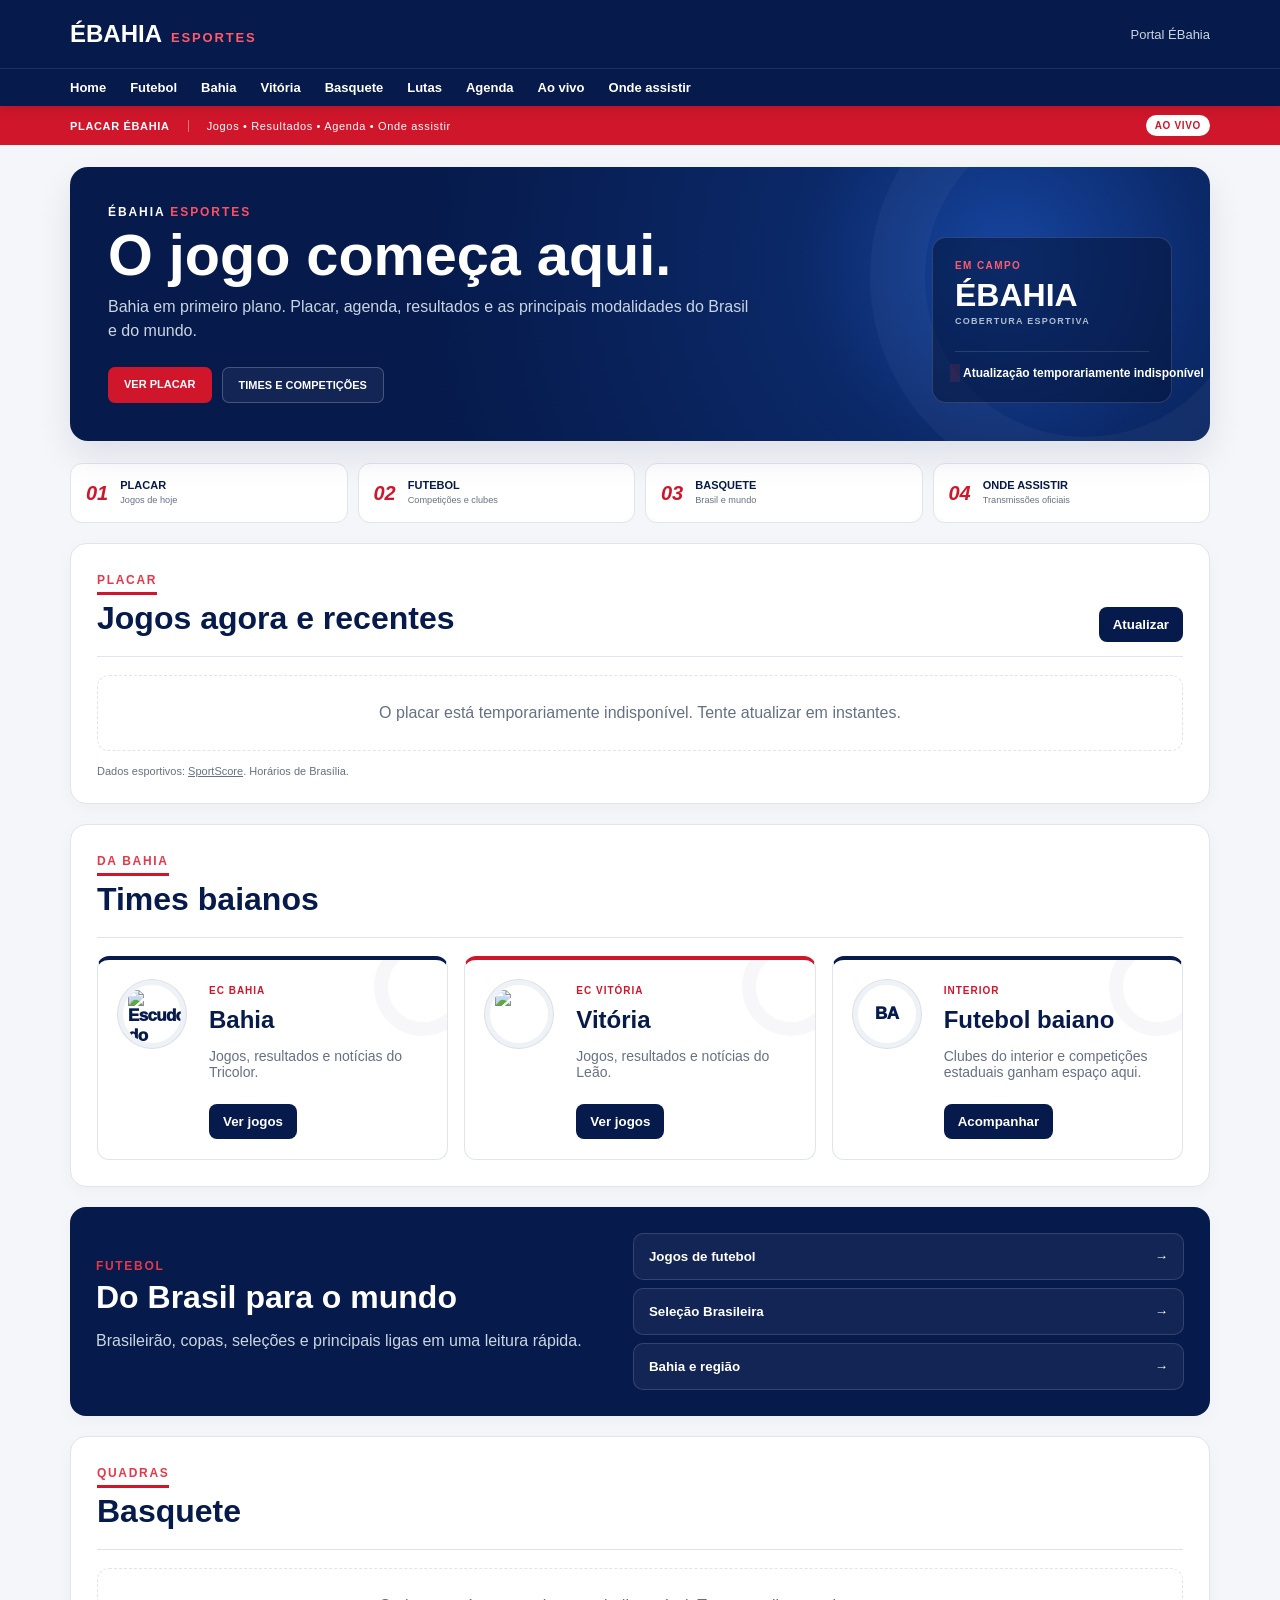
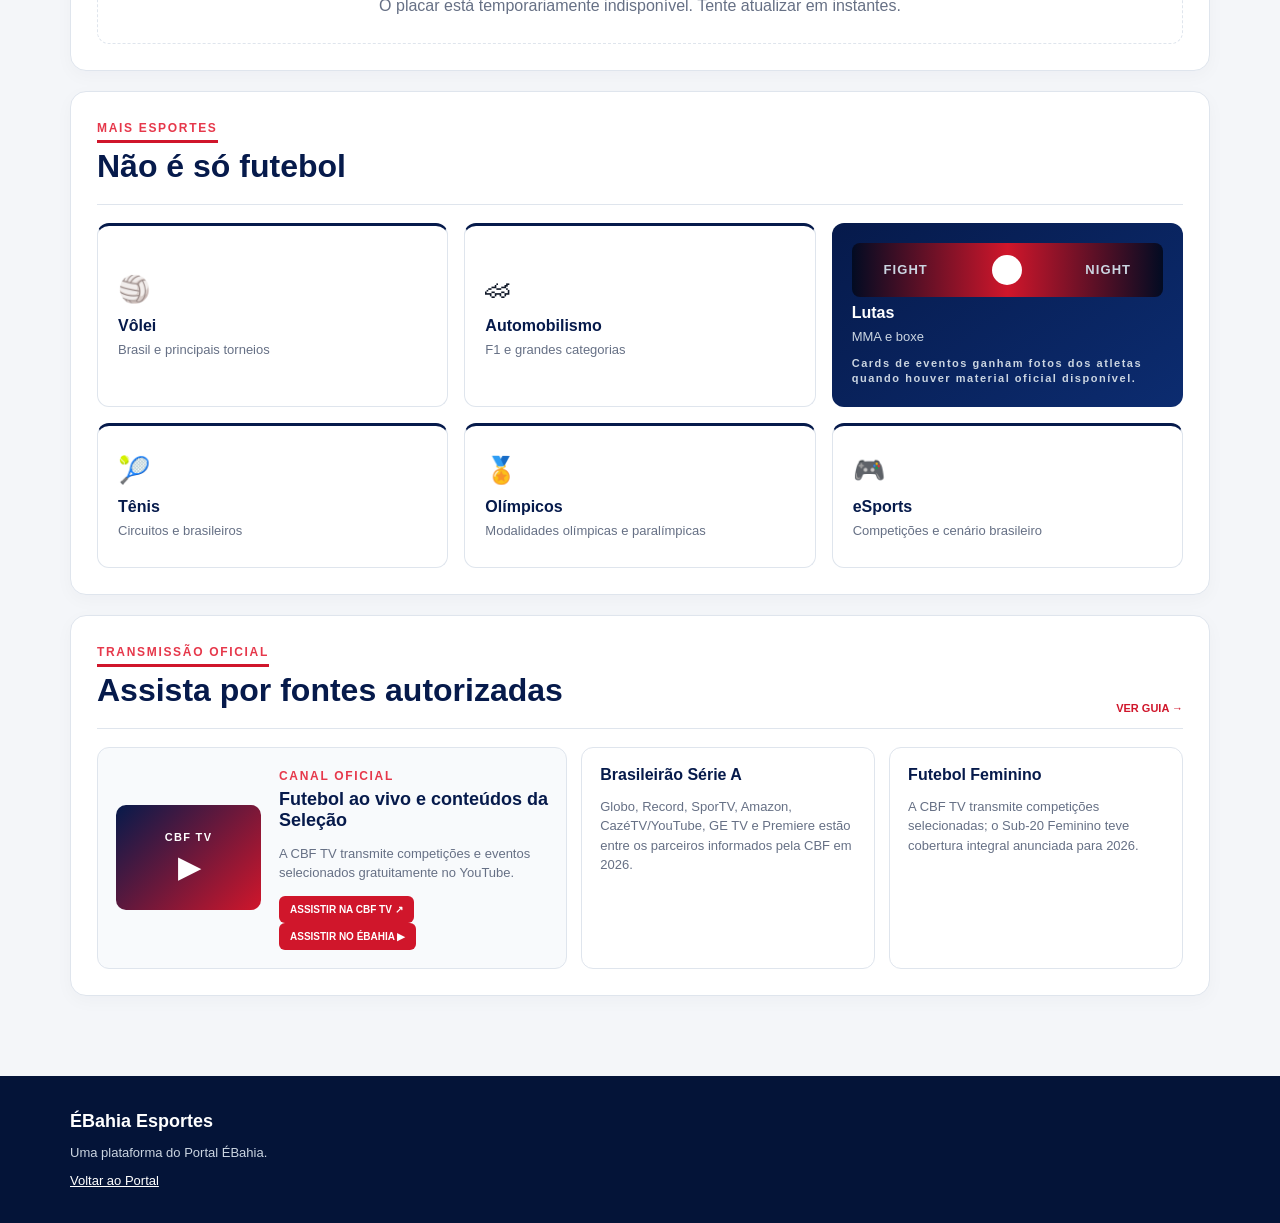
==== commit 4ae068a1: "Adiciona acesso Ao Vivo e player oficial à home" ====
--- a/index.html
+++ b/index.html
@@ -1,5 +1,5 @@
 <!doctype html><html lang="pt-BR"><head><meta charset="utf-8"><meta name="viewport" content="width=device-width,initial-scale=1"><meta name="theme-color" content="#061a4b"><title>ÉBahia Esportes</title><meta name="description" content="Placar, agenda, resultados e notícias do esporte baiano, brasileiro e mundial."><link rel="stylesheet" href="assets/style.css"></head><body>
-<header><div class="top"><a class="brand" href="./"><b>ÉBAHIA</b><span>ESPORTES</span></a><a class="portal" href="https://portalebahia.wordpress.com/">Portal ÉBahia</a></div><nav><a href="./">Home</a><a href="futebol/">Futebol</a><a href="bahia/">Bahia</a><a href="vitoria/">Vitória</a><a href="basquete/">Basquete</a><a href="lutas/">Lutas</a><a href="agenda/">Agenda</a><a href="onde-assistir/">Onde assistir</a></nav></header>
+<header><div class="top"><a class="brand" href="./"><b>ÉBAHIA</b><span>ESPORTES</span></a><a class="portal" href="https://portalebahia.wordpress.com/">Portal ÉBahia</a></div><nav><a href="./">Home</a><a href="futebol/">Futebol</a><a href="bahia/">Bahia</a><a href="vitoria/">Vitória</a><a href="basquete/">Basquete</a><a href="lutas/">Lutas</a><a href="agenda/">Agenda</a><a href="ao-vivo/">Ao vivo</a><a href="onde-assistir/">Onde assistir</a></nav></header>
 <div class="score-ticker"><div><strong>PLACAR ÉBAHIA</strong><span>Jogos • Resultados • Agenda • Onde assistir</span><b>AO VIVO</b></div></div><main>
 <section class="hero"><div class="hero-copy"><div class="eyebrow">ÉBAHIA <b>ESPORTES</b></div><h1>O jogo começa aqui.</h1><p>Bahia em primeiro plano. Placar, agenda, resultados e as principais modalidades do Brasil e do mundo.</p><div class="hero-actions"><a href="#agora">VER PLACAR</a><a class="ghost" href="futebol/">TIMES E COMPETIÇÕES</a></div></div><div class="hero-board"><span>EM CAMPO</span><strong>ÉBAHIA</strong><small>COBERTURA ESPORTIVA</small><div class="pulse"><i></i><span id="liveStatus">Atualizando placares</span></div></div></section>
 <div class="quick"><a href="#agora"><b>01</b><span>PLACAR<br><small>Jogos de hoje</small></span></a><a href="futebol/"><b>02</b><span>FUTEBOL<br><small>Competições e clubes</small></span></a><a href="basquete/"><b>03</b><span>BASQUETE<br><small>Brasil e mundo</small></span></a><a href="onde-assistir/"><b>04</b><span>ONDE ASSISTIR<br><small>Transmissões oficiais</small></span></a></div><section id="agora" class="section"><div class="section-head"><div><small>PLACAR</small><h2>Jogos agora e recentes</h2></div><button id="refresh">Atualizar</button></div><div id="scores" class="scores"><div class="loading">Buscando placares…</div></div><p class="source">Dados esportivos: <a href="https://sportscore.com/" target="_blank" rel="noopener">SportScore</a>. Horários de Brasília.</p></section>
@@ -7,5 +7,5 @@
 <section id="futebol" class="section split"><div><small>FUTEBOL</small><h2>Do Brasil para o mundo</h2><p>Brasileirão, copas, seleções e principais ligas em uma leitura rápida.</p></div><div class="links"><button data-filter="football">Jogos de futebol <b>→</b></button><button data-team="brasil">Seleção Brasileira <b>→</b></button><button data-team="bahia">Bahia e região <b>→</b></button></div></section>
 <section id="quadras" class="section"><div class="section-head"><div><small>QUADRAS</small><h2>Basquete</h2></div></div><div id="basket" class="scores"><div class="loading">Buscando jogos…</div></div></section>
 <section id="mais" class="section"><div class="section-head"><div><small>MAIS ESPORTES</small><h2>Não é só futebol</h2></div></div><div class="sport-grid"><article><i>🏐</i><b>Vôlei</b><span>Brasil e principais torneios</span></article><article><i>🏎</i><b>Automobilismo</b><span>F1 e grandes categorias</span></article><article class="combat"><div class="fighter-art"><span>FIGHT</span><b>VS</b><span>NIGHT</span></div><b>Lutas</b><span>MMA e boxe</span><small>Cards de eventos ganham fotos dos atletas quando houver material oficial disponível.</small></article><article><i>🎾</i><b>Tênis</b><span>Circuitos e brasileiros</span></article><article><i>🏅</i><b>Olímpicos</b><span>Modalidades olímpicas e paralímpicas</span></article><article><i>🎮</i><b>eSports</b><span>Competições e cenário brasileiro</span></article></div></section>
-<section id="assistir" class="section watch"><div class="section-head"><div><small>TRANSMISSÃO OFICIAL</small><h2>Assista por fontes autorizadas</h2></div><a class="mini-link" href="onde-assistir/">VER GUIA →</a></div><div class="broadcast-grid"><article class="broadcast-main"><div class="broadcast-screen"><span>CBF TV</span><b>▶</b></div><div><small>CANAL OFICIAL</small><h3>Futebol ao vivo e conteúdos da Seleção</h3><p>A CBF TV transmite competições e eventos selecionados gratuitamente no YouTube.</p><a href="https://www.youtube.com/@CBF" target="_blank" rel="noopener">ABRIR CBF TV ↗</a></div></article><article><b>Brasileirão Série A</b><p>Globo, Record, SporTV, Amazon, CazéTV/YouTube, GE TV e Premiere estão entre os parceiros informados pela CBF em 2026.</p></article><article><b>Futebol Feminino</b><p>A CBF TV transmite competições selecionadas; o Sub-20 Feminino teve cobertura integral anunciada para 2026.</p></article></div></section>
+<section id="assistir" class="section watch"><div class="section-head"><div><small>TRANSMISSÃO OFICIAL</small><h2>Assista por fontes autorizadas</h2></div><a class="mini-link" href="onde-assistir/">VER GUIA →</a></div><div class="broadcast-grid"><article class="broadcast-main"><div class="broadcast-screen"><span>CBF TV</span><b>▶</b></div><div><small>CANAL OFICIAL</small><h3>Futebol ao vivo e conteúdos da Seleção</h3><p>A CBF TV transmite competições e eventos selecionados gratuitamente no YouTube.</p><a href="https://www.youtube.com/@CBF" target="_blank" rel="noopener">ASSISTIR NA CBF TV ↗</a><a class="embed-link" href="ao-vivo/">ASSISTIR NO ÉBAHIA ▶</a></div></article><article><b>Brasileirão Série A</b><p>Globo, Record, SporTV, Amazon, CazéTV/YouTube, GE TV e Premiere estão entre os parceiros informados pela CBF em 2026.</p></article><article><b>Futebol Feminino</b><p>A CBF TV transmite competições selecionadas; o Sub-20 Feminino teve cobertura integral anunciada para 2026.</p></article></div></section>
 </main><footer><b>ÉBahia Esportes</b><p>Uma plataforma do Portal ÉBahia.</p><a href="https://portalebahia.wordpress.com/">Voltar ao Portal</a></footer><script src="assets/app.js"></script></body></html>
--- a/assets/style.css
+++ b/assets/style.css
@@ -1 +1 @@
-:root{--navy:#061a4b;--navy2:#0b245f;--red:#d0162b;--bg:#f4f6f9;--ink:#101828;--muted:#667085;--line:#dfe5ed;--white:#fff}*{box-sizing:border-box}html{scroll-behavior:smooth}body{margin:0;font-family:Arial,Helvetica,sans-serif;background:var(--bg);color:var(--ink)}a{color:inherit;text-decoration:none}header{background:var(--navy);color:#fff;position:sticky;top:0;z-index:20;box-shadow:0 2px 12px #0002}.top{height:68px;max-width:1180px;margin:auto;display:flex;align-items:center;justify-content:space-between;padding:0 20px}.brand{display:flex;align-items:baseline;gap:9px}.brand b{font-size:24px}.brand span{font-size:13px;font-weight:900;letter-spacing:.14em;color:#ff5b6b}.portal{font-size:13px;color:#cbd5e1}nav{border-top:1px solid #ffffff18;display:flex;gap:24px;overflow:auto;padding:11px max(20px,calc((100vw - 1140px)/2));white-space:nowrap;font-size:13px;font-weight:800}nav a:hover{color:#ff6a78}main{max-width:1180px;margin:auto;padding:0 20px 60px}.hero{margin:22px 0;min-height:230px;border-radius:18px;background:linear-gradient(125deg,#061a4b,#0d2e76);color:#fff;padding:38px;display:flex;align-items:flex-end;justify-content:space-between;gap:24px;box-shadow:0 16px 35px #061a4b18}.hero small,.section small{font-size:12px;font-weight:900;letter-spacing:.14em;color:#e6384b}.hero h1{font-size:clamp(2rem,4.5vw,3.6rem);line-height:.98;margin:8px 0 12px;max-width:650px}.hero p{margin:0;color:#cbd5e1;max-width:650px;line-height:1.5}.pulse{display:flex;align-items:center;gap:8px;font-size:12px;font-weight:800;white-space:nowrap}.pulse i{width:8px;height:8px;border-radius:50%;background:#ef3340;box-shadow:0 0 0 5px #ef334022}.section{background:#fff;border:1px solid var(--line);border-radius:16px;margin:20px 0;padding:26px}.section-head{display:flex;align-items:end;justify-content:space-between;gap:16px;margin-bottom:18px}.section h2{font-size:clamp(1.45rem,2.5vw,2rem);color:var(--navy);margin:5px 0}.section-head button,.club-grid button{border:0;border-radius:8px;background:var(--navy);color:#fff;padding:10px 14px;font-weight:800;cursor:pointer}.scores{display:grid;grid-template-columns:repeat(3,1fr);gap:12px}.match{border:1px solid var(--line);border-radius:12px;padding:15px;min-height:130px}.match .league{font-size:10px;color:var(--muted);font-weight:800;text-transform:uppercase;margin-bottom:12px}.team{display:flex;justify-content:space-between;gap:12px;padding:5px 0;font-weight:800}.score{font-size:18px;color:var(--navy)}.status{font-size:11px;color:var(--red);font-weight:900;margin-top:9px}.source{font-size:11px;color:var(--muted);margin:14px 0 0}.source a{text-decoration:underline}.loading,.empty{grid-column:1/-1;padding:28px;text-align:center;color:var(--muted);border:1px dashed var(--line);border-radius:12px}.club-grid,.sport-grid{display:grid;grid-template-columns:repeat(3,1fr);gap:12px}.club-grid article,.sport-grid article{border:1px solid var(--line);border-radius:12px;padding:20px}.club-grid article span{font-size:10px;color:var(--red);font-weight:900;letter-spacing:.1em}.club-grid h3{font-size:24px;color:var(--navy);margin:8px 0}.club-grid p{color:var(--muted);font-size:14px;min-height:42px}.split{display:grid;grid-template-columns:1fr 1.1fr;gap:36px;align-items:center;background:var(--navy);color:#fff;border:0}.split h2{color:#fff}.split p{color:#cbd5e1}.links{display:grid;gap:8px}.links button{display:flex;justify-content:space-between;border:1px solid #ffffff24;background:#ffffff0d;color:#fff;border-radius:10px;padding:15px;text-align:left;font-weight:800;cursor:pointer}.sport-grid article{display:flex;flex-direction:column;gap:7px}.sport-grid b{color:var(--navy)}.sport-grid span{font-size:13px;color:var(--muted)}.watch .notice{margin-top:16px;background:#f7f8fa;border-left:4px solid var(--red);padding:16px;color:var(--muted)}footer{background:#041438;color:#cbd5e1;padding:35px max(20px,calc((100vw - 1140px)/2));font-size:13px}footer b{color:#fff;font-size:18px}footer a{color:#fff;text-decoration:underline}@media(max-width:760px){header{position:relative}.top{height:60px}.brand b{font-size:20px}.portal{font-size:11px}.hero{min-height:205px;padding:25px 22px;align-items:flex-start;flex-direction:column}.hero h1{font-size:2.25rem}.section{padding:20px 16px;border-radius:13px}.scores,.club-grid,.sport-grid{grid-template-columns:1fr}.split{grid-template-columns:1fr;gap:18px}.match{min-height:auto}nav{gap:20px}.section-head{align-items:center}}.score-ticker{background:#d0162b;color:#fff}.score-ticker>div{max-width:1180px;margin:auto;padding:9px 20px;display:flex;align-items:center;gap:18px;font-size:11px;letter-spacing:.06em}.score-ticker strong{padding-right:18px;border-right:1px solid #ffffff66}.score-ticker span{flex:1}.score-ticker b{font-size:10px;background:#fff;color:#d0162b;border-radius:20px;padding:5px 9px}.hero{position:relative;overflow:hidden;background:radial-gradient(circle at 82% 35%,#1645a0 0,#0b2867 22%,#061a4b 62%)}.hero:after{content:"";position:absolute;width:320px;height:320px;border:55px solid #ffffff09;border-radius:50%;right:-90px;top:-105px}.hero-copy{position:relative;z-index:2}.eyebrow{font-size:12px;font-weight:900;letter-spacing:.16em}.eyebrow b{color:#ff5061}.hero-actions{display:flex;gap:10px;margin-top:24px}.hero-actions a{background:#d0162b;color:#fff;padding:11px 16px;border-radius:7px;font-size:11px;font-weight:900}.hero-actions .ghost{background:#ffffff0d;border:1px solid #ffffff38}.hero-board{position:relative;z-index:2;width:240px;border:1px solid #ffffff24;background:#04143888;border-radius:14px;padding:22px;display:flex;flex-direction:column;align-items:flex-start}.hero-board>span{font-size:10px;color:#ff5b6b;font-weight:900;letter-spacing:.14em}.hero-board>strong{font-size:32px;line-height:1;margin-top:8px}.hero-board>small{font-size:9px;color:#aebdd0;letter-spacing:.14em;margin-top:5px}.hero-board .pulse{margin-top:25px;border-top:1px solid #ffffff20;padding-top:14px;width:100%}.quick{display:grid;grid-template-columns:repeat(4,1fr);gap:10px;margin:0 0 20px}.quick a{background:#fff;border:1px solid var(--line);border-radius:12px;padding:15px;display:flex;gap:12px;align-items:center}.quick b{font-size:20px;color:#d0162b;font-style:italic}.quick span{font-size:11px;font-weight:900;color:#061a4b;line-height:1.25}.quick small{font-weight:500;color:#667085}.match{position:relative;overflow:hidden;border-top:3px solid #061a4b}.match:before{content:"";position:absolute;left:0;top:0;bottom:0;width:3px;background:#d0162b}.club-grid article{position:relative;overflow:hidden}.club-grid article:after{content:"";position:absolute;width:70px;height:70px;border:14px solid #061a4b08;border-radius:50%;right:-25px;top:-22px}.sport-grid article:hover,.club-grid article:hover,.quick a:hover{transform:translateY(-2px);box-shadow:0 8px 22px #061a4b12;transition:.2s}.section-head{border-bottom:1px solid var(--line);padding-bottom:14px}.section-head small{display:inline-block;border-bottom:3px solid #d0162b;padding-bottom:5px}@media(max-width:760px){.score-ticker span{display:none}.score-ticker>div{gap:10px}.score-ticker strong{flex:1}.hero-board{width:100%;padding:15px}.hero-board>strong{font-size:24px}.hero-board .pulse{margin-top:12px}.hero-actions{margin-top:18px}.quick{grid-template-columns:1fr 1fr}.quick a{padding:12px}.quick b{font-size:17px}}@media(max-width:420px){.quick{grid-template-columns:1fr}.hero h1{font-size:2rem}.hero p{font-size:14px}.hero-actions a{padding:10px 12px}}.club-grid{gap:16px}.club{display:grid;grid-template-columns:74px 1fr;gap:17px;align-items:start;min-height:190px;border-top:4px solid #061a4b!important}.club.vitoria{border-top-color:#d0162b!important}.crest{width:68px;height:68px;border-radius:50%;display:grid;place-items:center;font-weight:1000;font-size:17px;letter-spacing:-.04em;border:5px solid #eef2f7;box-shadow:0 0 0 1px #d9e0e8}.crest-bahia{background:linear-gradient(135deg,#fff 0 32%,#e32636 33% 53%,#1761aa 54%);color:#061a4b}.crest-vitoria{background:linear-gradient(135deg,#111 0 48%,#d0162b 49%);color:#fff}.crest-interior{background:#f1f3f6;color:#061a4b}.sport-grid{gap:16px}.sport-grid article{min-height:145px;border-top:3px solid #061a4b;justify-content:center}.sport-grid article i{font-size:26px;font-style:normal;margin-bottom:5px}.sport-grid .combat{background:linear-gradient(145deg,#061a4b,#0c2c70);border:0;color:#fff}.sport-grid .combat b{color:#fff}.sport-grid .combat span,.sport-grid .combat small{color:#cbd5e1}.sport-grid .combat small{font-size:11px;line-height:1.4;margin-top:5px}.section{box-shadow:0 5px 18px #061a4b08}@media(max-width:760px){.club{grid-template-columns:60px 1fr;min-height:auto}.crest{width:56px;height:56px;font-size:14px}.sport-grid article{min-height:115px}}.crest{background:#fff!important;overflow:hidden;padding:5px}.crest img{width:100%;height:100%;object-fit:contain;display:block}.fighter-art{height:54px;border-radius:8px;background:linear-gradient(90deg,#020b22,#d0162b,#020b22);display:flex;align-items:center;justify-content:space-around;width:100%;font-size:9px;font-weight:900;letter-spacing:.12em;color:#fff}.fighter-art b{width:30px;height:30px;border-radius:50%;display:grid;place-items:center;background:#fff;color:#d0162b;font-size:10px}.combat{justify-content:flex-start!important}.subhero{margin:22px 0;background:#061a4b;color:#fff;border-radius:16px;padding:34px}.subhero small{color:#ff5061;font-size:11px;font-weight:900;letter-spacing:.15em}.subhero h1{font-size:clamp(2rem,4vw,3.2rem);margin:7px 0}.subhero p{color:#cbd5e1;max-width:700px;margin:0}.team-directory{display:grid;grid-template-columns:repeat(3,1fr);gap:14px}.team-entry{border:1px solid var(--line);border-radius:12px;padding:16px;display:flex;align-items:center;gap:14px}.team-entry b{display:block;color:#061a4b}.team-entry span{font-size:12px;color:#667085}.category-grid{display:grid;grid-template-columns:repeat(3,1fr);gap:12px;margin-top:18px}.category-grid article{border:1px solid var(--line);border-radius:10px;padding:18px;font-weight:800;color:#061a4b}.category-grid article span{display:block;color:#667085;font-size:12px;font-weight:400;margin-top:5px}.club-profile,.fight-feature{background:#061a4b;color:#fff;border-radius:16px;padding:28px;display:flex;align-items:center;gap:25px;margin:20px 0}.club-profile.red{background:linear-gradient(125deg,#161616,#86101d)}.big-crest{width:120px;height:120px;background:#fff;border-radius:50%;padding:10px;flex:0 0 auto}.big-crest img{width:100%;height:100%;object-fit:contain}.club-profile h2,.fight-feature h2{font-size:28px;margin:5px 0}.club-profile p,.fight-feature p{color:#cbd5e1}.action{display:inline-block;background:#d0162b;padding:10px 14px;border-radius:7px;font-size:12px;font-weight:900;margin-top:8px}.fight-feature{justify-content:space-between}.fight-feature .fighter-art{max-width:330px}@media(max-width:760px){.team-directory,.category-grid{grid-template-columns:1fr}.club-profile,.fight-feature{align-items:flex-start;flex-direction:column}.big-crest{width:90px;height:90px}.subhero{padding:25px 20px}}+:root{--navy:#061a4b;--navy2:#0b245f;--red:#d0162b;--bg:#f4f6f9;--ink:#101828;--muted:#667085;--line:#dfe5ed;--white:#fff}*{box-sizing:border-box}html{scroll-behavior:smooth}body{margin:0;font-family:Arial,Helvetica,sans-serif;background:var(--bg);color:var(--ink)}a{color:inherit;text-decoration:none}header{background:var(--navy);color:#fff;position:sticky;top:0;z-index:20;box-shadow:0 2px 12px #0002}.top{height:68px;max-width:1180px;margin:auto;display:flex;align-items:center;justify-content:space-between;padding:0 20px}.brand{display:flex;align-items:baseline;gap:9px}.brand b{font-size:24px}.brand span{font-size:13px;font-weight:900;letter-spacing:.14em;color:#ff5b6b}.portal{font-size:13px;color:#cbd5e1}nav{border-top:1px solid #ffffff18;display:flex;gap:24px;overflow:auto;padding:11px max(20px,calc((100vw - 1140px)/2));white-space:nowrap;font-size:13px;font-weight:800}nav a:hover{color:#ff6a78}main{max-width:1180px;margin:auto;padding:0 20px 60px}.hero{margin:22px 0;min-height:230px;border-radius:18px;background:linear-gradient(125deg,#061a4b,#0d2e76);color:#fff;padding:38px;display:flex;align-items:flex-end;justify-content:space-between;gap:24px;box-shadow:0 16px 35px #061a4b18}.hero small,.section small{font-size:12px;font-weight:900;letter-spacing:.14em;color:#e6384b}.hero h1{font-size:clamp(2rem,4.5vw,3.6rem);line-height:.98;margin:8px 0 12px;max-width:650px}.hero p{margin:0;color:#cbd5e1;max-width:650px;line-height:1.5}.pulse{display:flex;align-items:center;gap:8px;font-size:12px;font-weight:800;white-space:nowrap}.pulse i{width:8px;height:8px;border-radius:50%;background:#ef3340;box-shadow:0 0 0 5px #ef334022}.section{background:#fff;border:1px solid var(--line);border-radius:16px;margin:20px 0;padding:26px}.section-head{display:flex;align-items:end;justify-content:space-between;gap:16px;margin-bottom:18px}.section h2{font-size:clamp(1.45rem,2.5vw,2rem);color:var(--navy);margin:5px 0}.section-head button,.club-grid button{border:0;border-radius:8px;background:var(--navy);color:#fff;padding:10px 14px;font-weight:800;cursor:pointer}.scores{display:grid;grid-template-columns:repeat(3,1fr);gap:12px}.match{border:1px solid var(--line);border-radius:12px;padding:15px;min-height:130px}.match .league{font-size:10px;color:var(--muted);font-weight:800;text-transform:uppercase;margin-bottom:12px}.team{display:flex;justify-content:space-between;gap:12px;padding:5px 0;font-weight:800}.score{font-size:18px;color:var(--navy)}.status{font-size:11px;color:var(--red);font-weight:900;margin-top:9px}.source{font-size:11px;color:var(--muted);margin:14px 0 0}.source a{text-decoration:underline}.loading,.empty{grid-column:1/-1;padding:28px;text-align:center;color:var(--muted);border:1px dashed var(--line);border-radius:12px}.club-grid,.sport-grid{display:grid;grid-template-columns:repeat(3,1fr);gap:12px}.club-grid article,.sport-grid article{border:1px solid var(--line);border-radius:12px;padding:20px}.club-grid article span{font-size:10px;color:var(--red);font-weight:900;letter-spacing:.1em}.club-grid h3{font-size:24px;color:var(--navy);margin:8px 0}.club-grid p{color:var(--muted);font-size:14px;min-height:42px}.split{display:grid;grid-template-columns:1fr 1.1fr;gap:36px;align-items:center;background:var(--navy);color:#fff;border:0}.split h2{color:#fff}.split p{color:#cbd5e1}.links{display:grid;gap:8px}.links button{display:flex;justify-content:space-between;border:1px solid #ffffff24;background:#ffffff0d;color:#fff;border-radius:10px;padding:15px;text-align:left;font-weight:800;cursor:pointer}.sport-grid article{display:flex;flex-direction:column;gap:7px}.sport-grid b{color:var(--navy)}.sport-grid span{font-size:13px;color:var(--muted)}.watch .notice{margin-top:16px;background:#f7f8fa;border-left:4px solid var(--red);padding:16px;color:var(--muted)}footer{background:#041438;color:#cbd5e1;padding:35px max(20px,calc((100vw - 1140px)/2));font-size:13px}footer b{color:#fff;font-size:18px}footer a{color:#fff;text-decoration:underline}@media(max-width:760px){header{position:relative}.top{height:60px}.brand b{font-size:20px}.portal{font-size:11px}.hero{min-height:205px;padding:25px 22px;align-items:flex-start;flex-direction:column}.hero h1{font-size:2.25rem}.section{padding:20px 16px;border-radius:13px}.scores,.club-grid,.sport-grid{grid-template-columns:1fr}.split{grid-template-columns:1fr;gap:18px}.match{min-height:auto}nav{gap:20px}.section-head{align-items:center}}.score-ticker{background:#d0162b;color:#fff}.score-ticker>div{max-width:1180px;margin:auto;padding:9px 20px;display:flex;align-items:center;gap:18px;font-size:11px;letter-spacing:.06em}.score-ticker strong{padding-right:18px;border-right:1px solid #ffffff66}.score-ticker span{flex:1}.score-ticker b{font-size:10px;background:#fff;color:#d0162b;border-radius:20px;padding:5px 9px}.hero{position:relative;overflow:hidden;background:radial-gradient(circle at 82% 35%,#1645a0 0,#0b2867 22%,#061a4b 62%)}.hero:after{content:"";position:absolute;width:320px;height:320px;border:55px solid #ffffff09;border-radius:50%;right:-90px;top:-105px}.hero-copy{position:relative;z-index:2}.eyebrow{font-size:12px;font-weight:900;letter-spacing:.16em}.eyebrow b{color:#ff5061}.hero-actions{display:flex;gap:10px;margin-top:24px}.hero-actions a{background:#d0162b;color:#fff;padding:11px 16px;border-radius:7px;font-size:11px;font-weight:900}.hero-actions .ghost{background:#ffffff0d;border:1px solid #ffffff38}.hero-board{position:relative;z-index:2;width:240px;border:1px solid #ffffff24;background:#04143888;border-radius:14px;padding:22px;display:flex;flex-direction:column;align-items:flex-start}.hero-board>span{font-size:10px;color:#ff5b6b;font-weight:900;letter-spacing:.14em}.hero-board>strong{font-size:32px;line-height:1;margin-top:8px}.hero-board>small{font-size:9px;color:#aebdd0;letter-spacing:.14em;margin-top:5px}.hero-board .pulse{margin-top:25px;border-top:1px solid #ffffff20;padding-top:14px;width:100%}.quick{display:grid;grid-template-columns:repeat(4,1fr);gap:10px;margin:0 0 20px}.quick a{background:#fff;border:1px solid var(--line);border-radius:12px;padding:15px;display:flex;gap:12px;align-items:center}.quick b{font-size:20px;color:#d0162b;font-style:italic}.quick span{font-size:11px;font-weight:900;color:#061a4b;line-height:1.25}.quick small{font-weight:500;color:#667085}.match{position:relative;overflow:hidden;border-top:3px solid #061a4b}.match:before{content:"";position:absolute;left:0;top:0;bottom:0;width:3px;background:#d0162b}.club-grid article{position:relative;overflow:hidden}.club-grid article:after{content:"";position:absolute;width:70px;height:70px;border:14px solid #061a4b08;border-radius:50%;right:-25px;top:-22px}.sport-grid article:hover,.club-grid article:hover,.quick a:hover{transform:translateY(-2px);box-shadow:0 8px 22px #061a4b12;transition:.2s}.section-head{border-bottom:1px solid var(--line);padding-bottom:14px}.section-head small{display:inline-block;border-bottom:3px solid #d0162b;padding-bottom:5px}@media(max-width:760px){.score-ticker span{display:none}.score-ticker>div{gap:10px}.score-ticker strong{flex:1}.hero-board{width:100%;padding:15px}.hero-board>strong{font-size:24px}.hero-board .pulse{margin-top:12px}.hero-actions{margin-top:18px}.quick{grid-template-columns:1fr 1fr}.quick a{padding:12px}.quick b{font-size:17px}}@media(max-width:420px){.quick{grid-template-columns:1fr}.hero h1{font-size:2rem}.hero p{font-size:14px}.hero-actions a{padding:10px 12px}}.club-grid{gap:16px}.club{display:grid;grid-template-columns:74px 1fr;gap:17px;align-items:start;min-height:190px;border-top:4px solid #061a4b!important}.club.vitoria{border-top-color:#d0162b!important}.crest{width:68px;height:68px;border-radius:50%;display:grid;place-items:center;font-weight:1000;font-size:17px;letter-spacing:-.04em;border:5px solid #eef2f7;box-shadow:0 0 0 1px #d9e0e8}.crest-bahia{background:linear-gradient(135deg,#fff 0 32%,#e32636 33% 53%,#1761aa 54%);color:#061a4b}.crest-vitoria{background:linear-gradient(135deg,#111 0 48%,#d0162b 49%);color:#fff}.crest-interior{background:#f1f3f6;color:#061a4b}.sport-grid{gap:16px}.sport-grid article{min-height:145px;border-top:3px solid #061a4b;justify-content:center}.sport-grid article i{font-size:26px;font-style:normal;margin-bottom:5px}.sport-grid .combat{background:linear-gradient(145deg,#061a4b,#0c2c70);border:0;color:#fff}.sport-grid .combat b{color:#fff}.sport-grid .combat span,.sport-grid .combat small{color:#cbd5e1}.sport-grid .combat small{font-size:11px;line-height:1.4;margin-top:5px}.section{box-shadow:0 5px 18px #061a4b08}@media(max-width:760px){.club{grid-template-columns:60px 1fr;min-height:auto}.crest{width:56px;height:56px;font-size:14px}.sport-grid article{min-height:115px}}.crest{background:#fff!important;overflow:hidden;padding:5px}.crest img{width:100%;height:100%;object-fit:contain;display:block}.fighter-art{height:54px;border-radius:8px;background:linear-gradient(90deg,#020b22,#d0162b,#020b22);display:flex;align-items:center;justify-content:space-around;width:100%;font-size:9px;font-weight:900;letter-spacing:.12em;color:#fff}.fighter-art b{width:30px;height:30px;border-radius:50%;display:grid;place-items:center;background:#fff;color:#d0162b;font-size:10px}.combat{justify-content:flex-start!important}.subhero{margin:22px 0;background:#061a4b;color:#fff;border-radius:16px;padding:34px}.subhero small{color:#ff5061;font-size:11px;font-weight:900;letter-spacing:.15em}.subhero h1{font-size:clamp(2rem,4vw,3.2rem);margin:7px 0}.subhero p{color:#cbd5e1;max-width:700px;margin:0}.team-directory{display:grid;grid-template-columns:repeat(3,1fr);gap:14px}.team-entry{border:1px solid var(--line);border-radius:12px;padding:16px;display:flex;align-items:center;gap:14px}.team-entry b{display:block;color:#061a4b}.team-entry span{font-size:12px;color:#667085}.category-grid{display:grid;grid-template-columns:repeat(3,1fr);gap:12px;margin-top:18px}.category-grid article{border:1px solid var(--line);border-radius:10px;padding:18px;font-weight:800;color:#061a4b}.category-grid article span{display:block;color:#667085;font-size:12px;font-weight:400;margin-top:5px}.club-profile,.fight-feature{background:#061a4b;color:#fff;border-radius:16px;padding:28px;display:flex;align-items:center;gap:25px;margin:20px 0}.club-profile.red{background:linear-gradient(125deg,#161616,#86101d)}.big-crest{width:120px;height:120px;background:#fff;border-radius:50%;padding:10px;flex:0 0 auto}.big-crest img{width:100%;height:100%;object-fit:contain}.club-profile h2,.fight-feature h2{font-size:28px;margin:5px 0}.club-profile p,.fight-feature p{color:#cbd5e1}.action{display:inline-block;background:#d0162b;padding:10px 14px;border-radius:7px;font-size:12px;font-weight:900;margin-top:8px}.fight-feature{justify-content:space-between}.fight-feature .fighter-art{max-width:330px}@media(max-width:760px){.team-directory,.category-grid{grid-template-columns:1fr}.club-profile,.fight-feature{align-items:flex-start;flex-direction:column}.big-crest{width:90px;height:90px}.subhero{padding:25px 20px}}.mini-link{font-size:11px;font-weight:900;color:#d0162b}.broadcast-grid{display:grid;grid-template-columns:1.6fr 1fr 1fr;gap:14px}.broadcast-grid article{border:1px solid var(--line);border-radius:12px;padding:18px}.broadcast-grid article>b,.broadcast-grid h3{color:#061a4b}.broadcast-grid p{font-size:13px;color:#667085;line-height:1.5}.broadcast-main{display:grid;grid-template-columns:145px 1fr;gap:18px;align-items:center;background:#f8fafc}.broadcast-screen{height:105px;border-radius:10px;background:linear-gradient(135deg,#061a4b,#d0162b);display:flex;flex-direction:column;align-items:center;justify-content:center;color:#fff}.broadcast-screen span{font-size:11px;font-weight:900;letter-spacing:.12em}.broadcast-screen b{font-size:28px;margin-top:8px}.broadcast-main h3{margin:5px 0;font-size:18px}.broadcast-main a{display:inline-block;background:#d0162b;color:#fff;border-radius:6px;padding:8px 11px;font-size:10px;font-weight:900}@media(max-width:760px){.broadcast-grid{grid-template-columns:1fr}.broadcast-main{grid-template-columns:1fr}.broadcast-screen{height:90px}}.match-foot{display:flex;align-items:center;justify-content:space-between;gap:10px;margin-top:10px;padding-top:9px;border-top:1px solid var(--line)}.match-foot .status{margin:0}.watch-btn{font-size:9px;font-weight:900;color:#061a4b;background:#eef2f7;border-radius:5px;padding:6px 8px;white-space:nowrap}.watch-btn.free{background:#d0162b;color:#fff}@media(max-width:380px){.match-foot{align-items:flex-start;flex-direction:column}}
